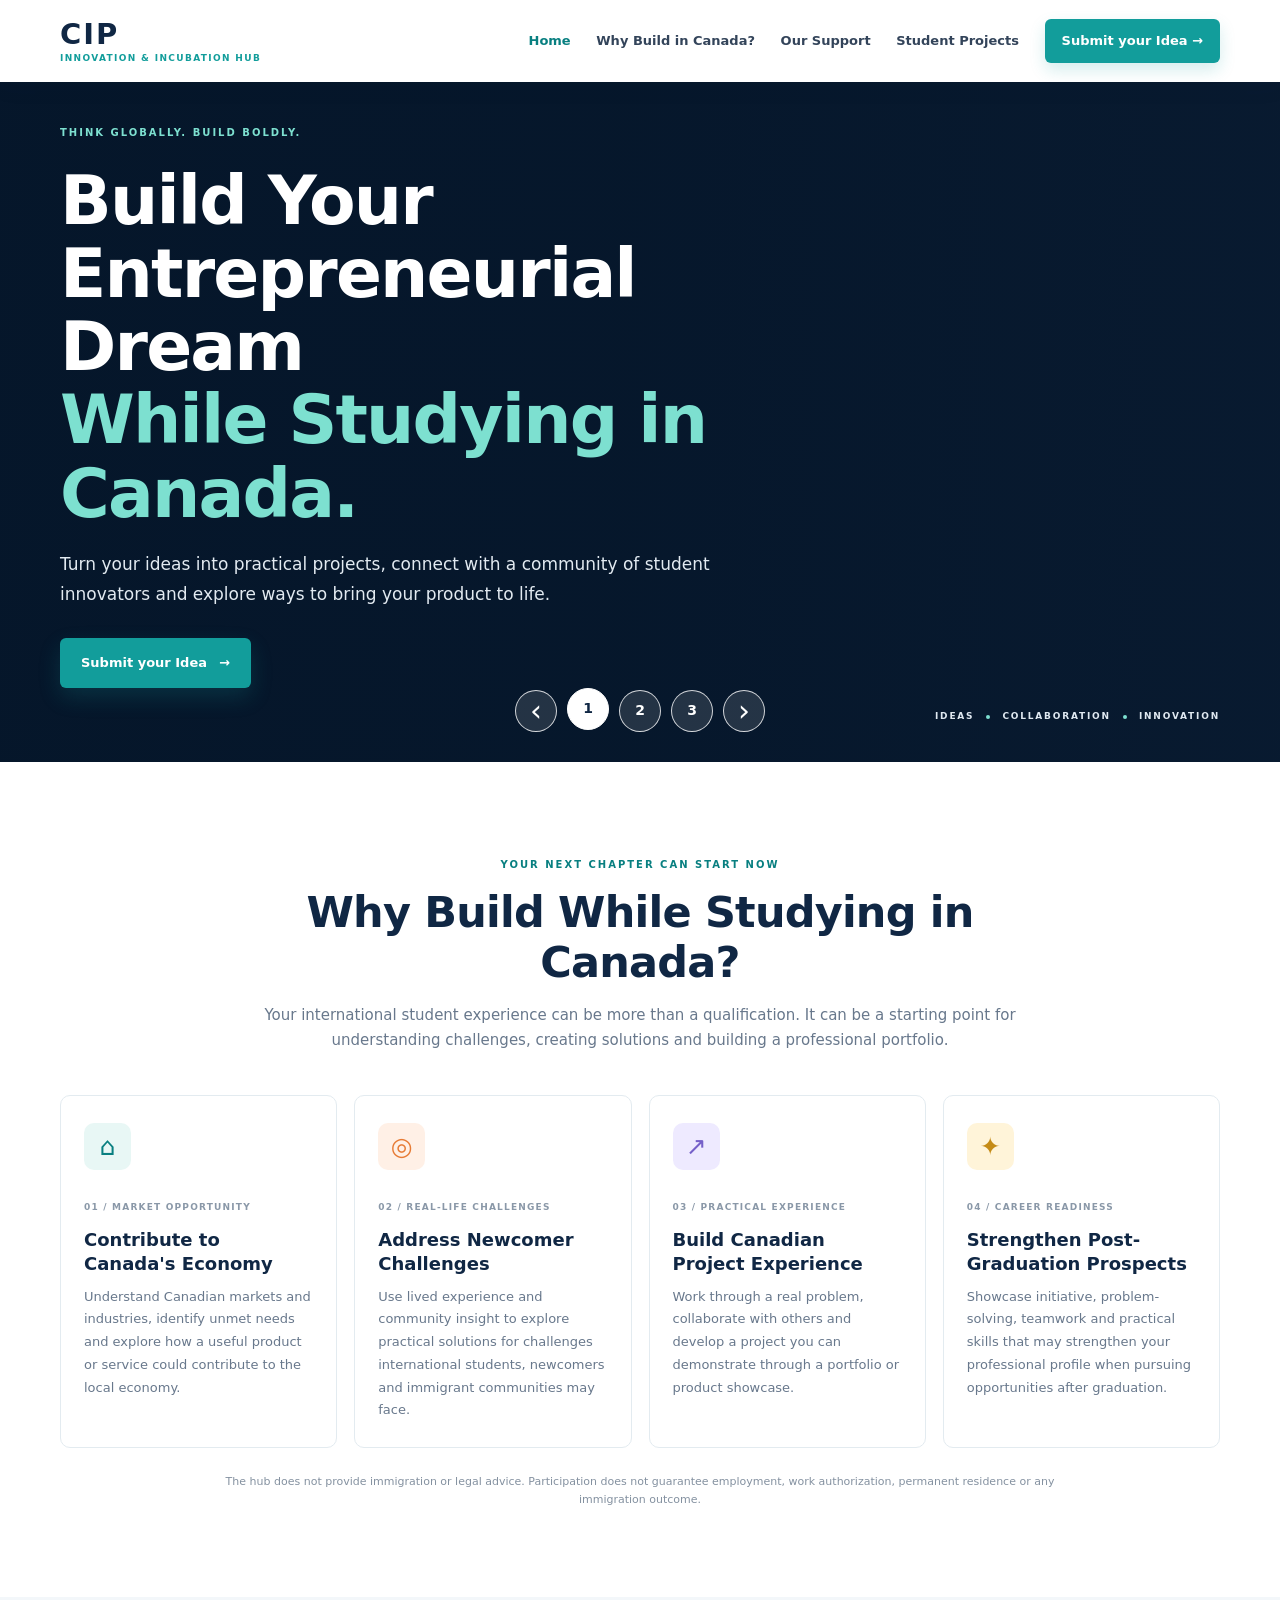
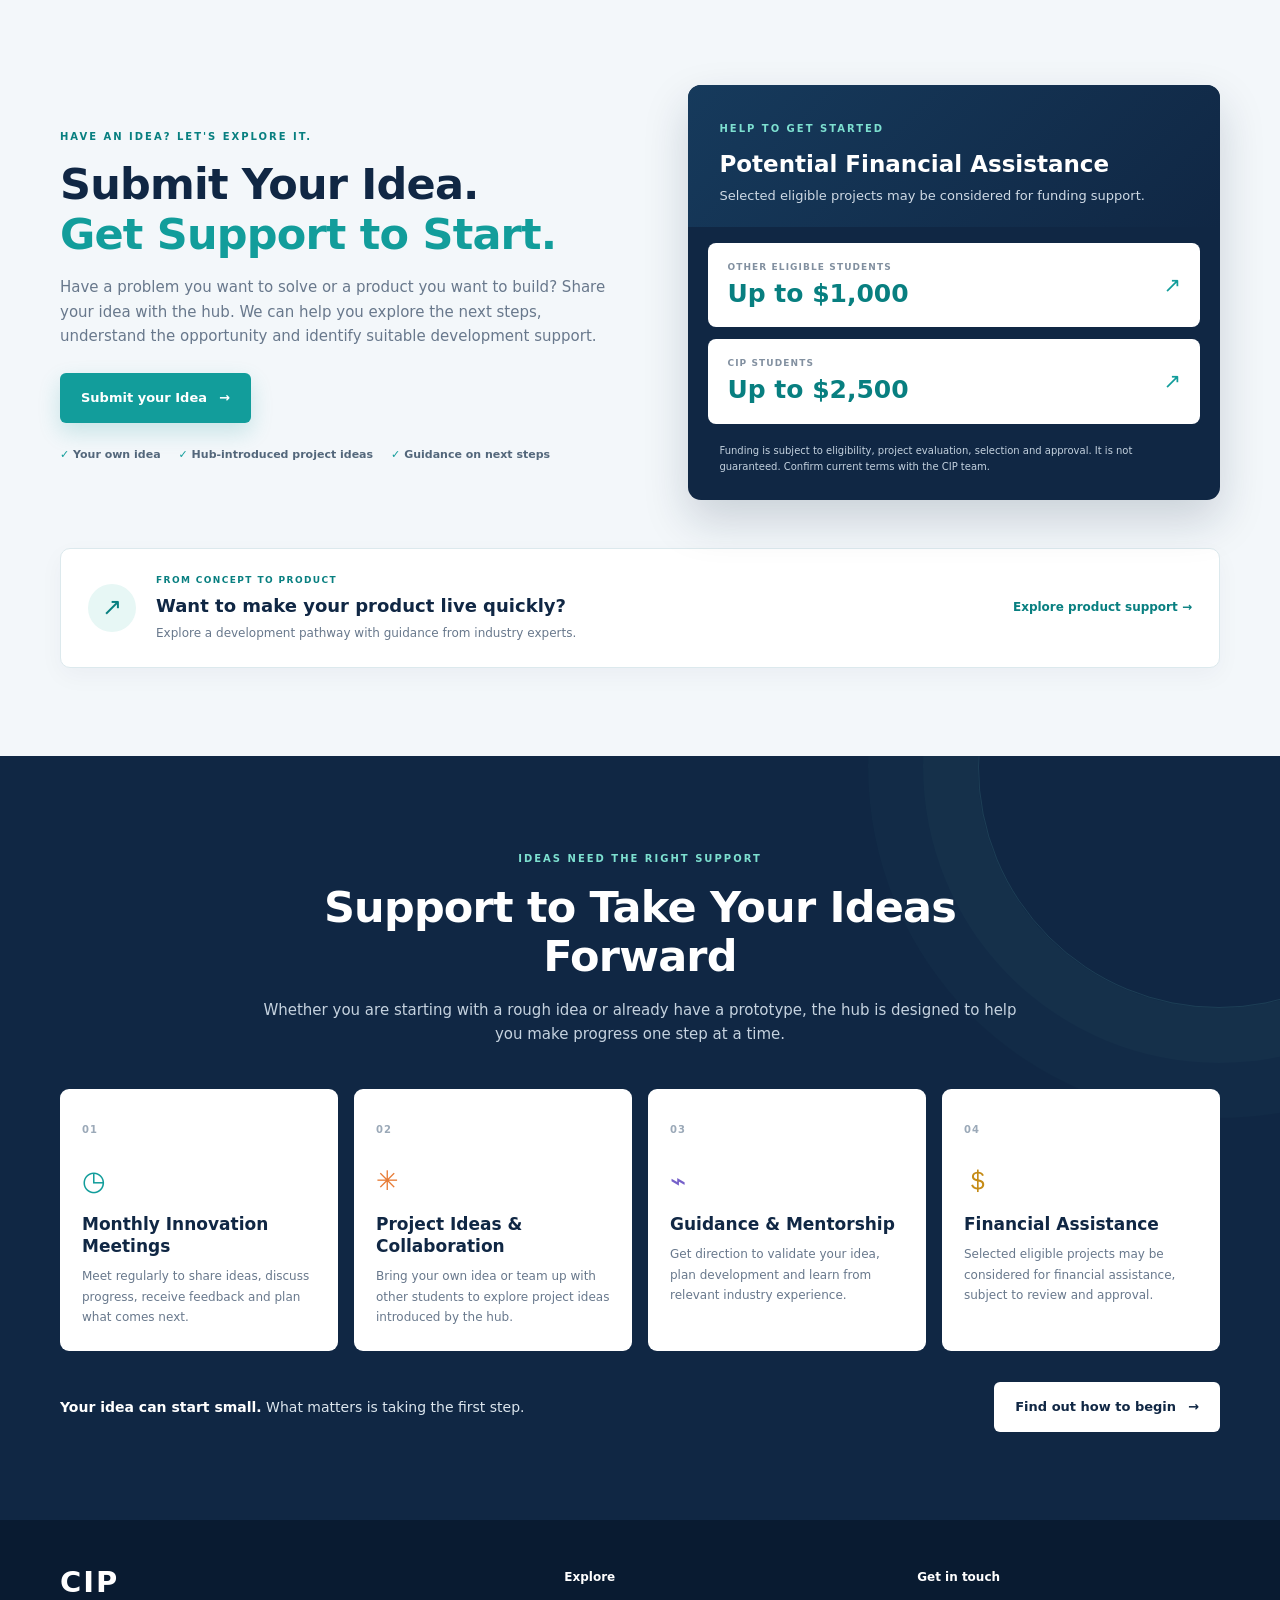
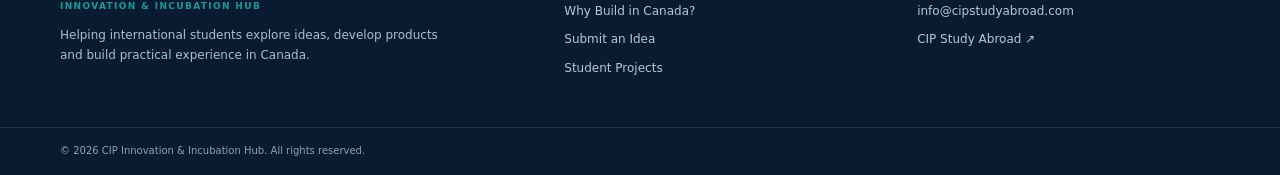
==== index.html @ bba5013f "Initial commit - Student Innovation Hub website" ====
<!DOCTYPE html>
<html lang="en">
<head>
  <meta charset="UTF-8">
  <meta name="viewport" content="width=device-width, initial-scale=1">
  <meta name="description" content="Turn your ideas into practical projects while studying in Canada with the CIP Innovation & Incubation Hub.">
  <title>CIP Innovation & Incubation Hub</title>
  <link rel="stylesheet" href="styles.css">
</head>
<body>

<header class="site-header">
  <div class="container nav-wrap">
    <a class="brand" href="index.html" aria-label="CIP Innovation and Incubation Hub">
      <span class="brand-mark">CIP</span>
      <span class="brand-sub">INNOVATION &amp; INCUBATION HUB</span>
    </a>

    <button class="menu-toggle" aria-label="Toggle navigation" aria-expanded="false">☰</button>

    <nav class="main-nav" aria-label="Main navigation">
      <a href="index.html" class="active">Home</a>
      <a href="#canada">Why Build in Canada?</a>
      <a href="#support">Our Support</a>
      <a href="projects.html">Student Projects</a>
      <a class="nav-cta" href="get-started.html">Submit your Idea <span>→</span></a>
    </nav>
  </div>
</header>

<main>

  <!-- 1. SLIDESHOW -->
  <section class="hero" aria-label="CIP Innovation Hub highlights">

    <article class="hero-slide active"
      style="--hero-image:url('https://images.unsplash.com/photo-1523240795612-9a054b0db644?auto=format&fit=crop&w=2000&q=85')">

      <div class="hero-overlay"></div>

      <div class="container hero-content">
        <span class="eyebrow eyebrow-light">THINK GLOBALLY. BUILD BOLDLY.</span>

        <h1>
          Build Your Entrepreneurial Dream
          <span>While Studying in Canada.</span>
        </h1>

        <p>
          Turn your ideas into practical projects, connect with a community
          of student innovators and explore ways to bring your product to life.
        </p>

        <a class="btn btn-primary" href="get-started.html">
          Submit your Idea <span>→</span>
        </a>
      </div>
    </article>

    <article class="hero-slide"
      style="--hero-image:url('https://images.unsplash.com/photo-1521737711867-e3b97375f902?auto=format&fit=crop&w=2000&q=85')">

      <div class="hero-overlay"></div>

      <div class="container hero-content">
        <span class="eyebrow eyebrow-light">YOUR GLOBAL EXPERIENCE IS AN ADVANTAGE</span>

        <h1>
          Bring a Global Perspective
          <span>to Canadian Opportunities.</span>
        </h1>

        <p>
          Understand local needs, bring ideas from your own experiences
          and explore solutions for people and communities in Canada.
        </p>

        <a class="btn btn-primary" href="#canada">
          Explore the opportunity <span>→</span>
        </a>
      </div>
    </article>

    <article class="hero-slide"
      style="--hero-image:url('https://images.unsplash.com/photo-1517245386807-bb43f82c33c4?auto=format&fit=crop&w=2000&q=85')">

      <div class="hero-overlay"></div>

      <div class="container hero-content">
        <span class="eyebrow eyebrow-light">FROM IDEA TO REAL-WORLD PRODUCT</span>

        <h1>
          Make Your Idea
          <span>Something People Can Use.</span>
        </h1>

        <p>
          Get guidance, collaborate with others and take practical steps
          towards developing and testing your product.
        </p>

        <a class="btn btn-primary" href="get-started.html">
          See how to get started <span>→</span>
        </a>
      </div>
    </article>

    <!-- SLIDESHOW NAVIGATION -->
    <div class="hero-controls" role="group" aria-label="Slideshow navigation">

      <button class="slide-arrow"
        type="button"
        id="slide-prev"
        aria-label="Previous slide">
        ‹
      </button>

      <button class="slide-dot active"
        type="button"
        data-slide="0"
        aria-label="Show slide 1"
        aria-pressed="true">
        1
      </button>

      <button class="slide-dot"
        type="button"
        data-slide="1"
        aria-label="Show slide 2"
        aria-pressed="false">
        2
      </button>

      <button class="slide-dot"
        type="button"
        data-slide="2"
        aria-label="Show slide 3"
        aria-pressed="false">
        3
      </button>

      <button class="slide-arrow"
        type="button"
        id="slide-next"
        aria-label="Next slide">
        ›
      </button>

    </div>

    <div class="hero-bottom">
      <span>IDEAS</span>
      <i></i>
      <span>COLLABORATION</span>
      <i></i>
      <span>INNOVATION</span>
    </div>

  </section>


  <!-- 2. WHY BUILD WHILE STUDYING IN CANADA -->
  <section class="section section-light" id="canada">

    <div class="container">

      <div class="section-heading">
        <span class="eyebrow">YOUR NEXT CHAPTER CAN START NOW</span>

        <h2>Why Build While Studying in Canada?</h2>

        <p>
          Your international student experience can be more than a qualification.
          It can be a starting point for understanding challenges, creating
          solutions and building a professional portfolio.
        </p>
      </div>

      <div class="benefit-grid">

        <article class="benefit-card">
          <div class="benefit-icon">⌂</div>
          <span class="card-index">01 / MARKET OPPORTUNITY</span>

          <h3>Contribute to Canada's Economy</h3>

          <p>
            Understand Canadian markets and industries, identify unmet needs
            and explore how a useful product or service could contribute
            to the local economy.
          </p>
        </article>

        <article class="benefit-card">
          <div class="benefit-icon">◎</div>
          <span class="card-index">02 / REAL-LIFE CHALLENGES</span>

          <h3>Address Newcomer Challenges</h3>

          <p>
            Use lived experience and community insight to explore practical
            solutions for challenges international students, newcomers
            and immigrant communities may face.
          </p>
        </article>

        <article class="benefit-card">
          <div class="benefit-icon">↗</div>
          <span class="card-index">03 / PRACTICAL EXPERIENCE</span>

          <h3>Build Canadian Project Experience</h3>

          <p>
            Work through a real problem, collaborate with others and develop
            a project you can demonstrate through a portfolio or product showcase.
          </p>
        </article>

        <article class="benefit-card">
          <div class="benefit-icon">✦</div>
          <span class="card-index">04 / CAREER READINESS</span>

          <h3>Strengthen Post-Graduation Prospects</h3>

          <p>
            Showcase initiative, problem-solving, teamwork and practical skills
            that may strengthen your professional profile when pursuing
            opportunities after graduation.
          </p>
        </article>

      </div>

      <p class="disclaimer">
        The hub does not provide immigration or legal advice.
        Participation does not guarantee employment, work authorization,
        permanent residence or any immigration outcome.
      </p>

    </div>
  </section>


  <!-- 3. SUBMIT IDEA AND FINANCIAL ASSISTANCE -->
  <section class="section section-tint" id="submit-idea">

    <div class="container">

      <div class="idea-layout">

        <div class="idea-copy">

          <span class="eyebrow">HAVE AN IDEA? LET'S EXPLORE IT.</span>

          <h2>
            Submit Your Idea.
            <br>
            <span>Get Support to Start.</span>
          </h2>

          <p>
            Have a problem you want to solve or a product you want to build?
            Share your idea with the hub. We can help you explore the next steps,
            understand the opportunity and identify suitable development support.
          </p>

          <a class="btn btn-primary" href="get-started.html">
            Submit your Idea <span>→</span>
          </a>

          <div class="mini-points">
            <span>✓ Your own idea</span>
            <span>✓ Hub-introduced project ideas</span>
            <span>✓ Guidance on next steps</span>
          </div>

        </div>


        <!-- FINANCIAL ASSISTANCE CARD -->
        <aside class="funding-card">

          <div class="funding-top">

            <span class="eyebrow eyebrow-light">HELP TO GET STARTED</span>

            <h3>Potential Financial Assistance</h3>

            <p>
              Selected eligible projects may be considered for funding support.
            </p>

          </div>

          <div class="funding-amounts">

            <a class="funding-row"
              href="get-started.html"
              aria-label="Submit your idea and enquire about assistance for other eligible students">

              <div>
                <small>OTHER ELIGIBLE STUDENTS</small>
                <strong>Up to $1,000</strong>
              </div>

              <span class="funding-arrow">↗</span>

            </a>


            <a class="funding-row"
              href="get-started.html"
              aria-label="Submit your idea and enquire about assistance for CIP students">

              <div>
                <small>CIP STUDENTS</small>
                <strong>Up to $2,500</strong>
              </div>

              <span class="funding-arrow">↗</span>

            </a>

          </div>

          <p class="funding-note">
            Funding is subject to eligibility, project evaluation, selection
            and approval. It is not guaranteed. Confirm current terms
            with the CIP team.
          </p>

        </aside>

      </div>


      <!-- PRODUCT SUPPORT CALLOUT -->
      <a class="product-callout" href="get-started.html">

        <span class="callout-icon">↗</span>

        <span class="callout-copy">
          <small>FROM CONCEPT TO PRODUCT</small>

          <strong>Want to make your product live quickly?</strong>

          <em>
            Explore a development pathway with guidance from industry experts.
          </em>
        </span>

        <span class="callout-link">
          Explore product support <b>→</b>
        </span>

      </a>

    </div>
  </section>


  <!-- 4. OUR SUPPORT -->
  <section class="section support-section" id="support">

    <div class="container">

      <div class="section-heading section-heading-dark">

        <span class="eyebrow eyebrow-light">IDEAS NEED THE RIGHT SUPPORT</span>

        <h2>Support to Take Your Ideas Forward</h2>

        <p>
          Whether you are starting with a rough idea or already have a prototype,
          the hub is designed to help you make progress one step at a time.
        </p>

      </div>


      <div class="support-grid">

        <article class="support-item">

          <span class="support-number">01</span>

          <div class="support-symbol">◷</div>

          <h3>Monthly Innovation Meetings</h3>

          <p>
            Meet regularly to share ideas, discuss progress, receive feedback
            and plan what comes next.
          </p>

        </article>


        <article class="support-item">

          <span class="support-number">02</span>

          <div class="support-symbol">✳</div>

          <h3>Project Ideas &amp; Collaboration</h3>

          <p>
            Bring your own idea or team up with other students to explore
            project ideas introduced by the hub.
          </p>

        </article>


        <article class="support-item">

          <span class="support-number">03</span>

          <div class="support-symbol">⌁</div>

          <h3>Guidance &amp; Mentorship</h3>

          <p>
            Get direction to validate your idea, plan development and learn
            from relevant industry experience.
          </p>

        </article>


        <article class="support-item">

          <span class="support-number">04</span>

          <div class="support-symbol">＄</div>

          <h3>Financial Assistance</h3>

          <p>
            Selected eligible projects may be considered for financial
            assistance, subject to review and approval.
          </p>

        </article>

      </div>


      <div class="support-footer">

        <p>
          <strong>Your idea can start small.</strong>
          What matters is taking the first step.
        </p>

        <a class="btn btn-white" href="get-started.html">
          Find out how to begin <span>→</span>
        </a>

      </div>

    </div>
  </section>

</main>


<!-- FOOTER -->
<footer class="site-footer">

  <div class="container footer-main">

    <div>

      <a class="brand brand-footer" href="index.html">
        <span class="brand-mark">CIP</span>
        <span class="brand-sub">INNOVATION &amp; INCUBATION HUB</span>
      </a>

      <p>
        Helping international students explore ideas, develop products
        and build practical experience in Canada.
      </p>

    </div>


    <div class="footer-nav">

      <strong>Explore</strong>

      <a href="#canada">Why Build in Canada?</a>
      <a href="get-started.html">Submit an Idea</a>
      <a href="projects.html">Student Projects</a>

    </div>


    <div class="footer-nav">

      <strong>Get in touch</strong>

      <a href="mailto:info@cipstudyabroad.com">
        info@cipstudyabroad.com
      </a>

      <a href="https://www.cipstudyabroad.com/"
        target="_blank"
        rel="noopener">
        CIP Study Abroad ↗
      </a>

    </div>

  </div>


  <div class="footer-bottom">
    <div class="container">
      © 2026 CIP Innovation &amp; Incubation Hub. All rights reserved.
    </div>
  </div>

</footer>


<!-- JAVASCRIPT -->
<script>

  // SLIDESHOW
  const slides = [...document.querySelectorAll(".hero-slide")];
  const dots = [...document.querySelectorAll(".slide-dot")];

  const previousButton = document.querySelector("#slide-prev");
  const nextButton = document.querySelector("#slide-next");

  let activeSlide = 0;
  let rotation;


  // SHOW SELECTED SLIDE
  function showSlide(index) {

    activeSlide = (index + slides.length) % slides.length;

    slides.forEach((slide, i) => {
      slide.classList.toggle("active", i === activeSlide);
    });

    dots.forEach((dot, i) => {

      dot.classList.toggle("active", i === activeSlide);

      dot.setAttribute(
        "aria-pressed",
        String(i === activeSlide)
      );

    });

  }


  // AUTOMATIC SLIDESHOW
  function startRotation() {

    clearInterval(rotation);

    if (!window.matchMedia("(prefers-reduced-motion: reduce)").matches) {

      rotation = setInterval(() => {

        showSlide(activeSlide + 1);

      }, 6500);

    }

  }


  // NUMBER BUTTONS
  dots.forEach(dot => {

    dot.addEventListener("click", () => {

      showSlide(Number(dot.dataset.slide));

      startRotation();

    });

  });


  // PREVIOUS BUTTON
  previousButton.addEventListener("click", () => {

    showSlide(activeSlide - 1);

    startRotation();

  });


  // NEXT BUTTON
  nextButton.addEventListener("click", () => {

    showSlide(activeSlide + 1);

    startRotation();

  });


  // MOBILE NAVIGATION
  const menuToggle = document.querySelector(".menu-toggle");
  const nav = document.querySelector(".main-nav");

  menuToggle.addEventListener("click", () => {

    const open = nav.classList.toggle("open");

    menuToggle.setAttribute("aria-expanded", String(open));

  });


  nav.querySelectorAll("a").forEach(link => {

    link.addEventListener("click", () => {

      nav.classList.remove("open");

      menuToggle.setAttribute("aria-expanded", "false");

    });

  });


  // INITIALIZE
  showSlide(0);

  startRotation();

</script>

</body>
</html>
---- styles.css ----
/* CIP Innovation & Incubation Hub — responsive static-site styles */

:root {
  --navy: #102744;
  --navy-deep: #091b31;
  --teal: #129d9b;
  --teal-dark: #087f80;
  --mint: #7de0d0;
  --ink: #1b2b40;
  --muted: #68788c;
  --pale: #f3f7fa;
  --line: #e3ebf0;
  --white: #fff;
  --shadow: 0 18px 50px rgba(13,38,65,.10);
}


/* GENERAL */
* {
  box-sizing: border-box;
  margin: 0;
  padding: 0;
}

html {
  scroll-behavior: smooth;
  scroll-padding-top: 90px;
}

body {
  font-family: Inter, ui-sans-serif, system-ui, -apple-system,
    "Segoe UI", Arial, sans-serif;
  color: var(--ink);
  line-height: 1.65;
  background: #fff;
}

a {
  text-decoration: none;
  color: inherit;
}

button {
  font: inherit;
}

.container {
  width: min(1160px, calc(100% - 48px));
  margin-inline: auto;
}


/* HEADER AND NAVIGATION */
.site-header {
  height: auto;
  min-height: 82px;
  background: rgba(255,255,255,.97);
  position: sticky;
  top: 0;
  z-index: 100;
  box-shadow: 0 4px 22px rgba(10,31,53,.07);
  backdrop-filter: blur(12px);
}

.nav-wrap {
  min-height: 82px;
  display: flex;
  align-items: center;
  justify-content: space-between;
  gap: 24px;
}

.brand {
  display: flex;
  flex-direction: column;
  line-height: 1;
  flex-shrink: 0;
  color: var(--navy);
}

.brand-mark {
  font-size: 29px;
  font-weight: 850;
  letter-spacing: 2px;
}

.brand-sub {
  font-size: 9px;
  letter-spacing: 1.35px;
  font-weight: 850;
  color: var(--teal);
  margin-top: 5px;
}

.main-nav {
  display: flex;
  align-items: center;
  gap: clamp(12px, 2vw, 26px);
}

.main-nav a {
  font-size: 13px;
  font-weight: 700;
  color: #33445a;
  white-space: nowrap;
  transition: color .2s;
}

.main-nav a:hover,
.main-nav a.active {
  color: var(--teal-dark);
}

.main-nav .nav-cta {
  padding: 11px 17px;
  background: var(--teal);
  border-radius: 6px;
  color: #fff;
  box-shadow: 0 7px 16px rgba(18,157,155,.18);
}

.main-nav .nav-cta:hover {
  background: var(--teal-dark);
  color: #fff;
}

.menu-toggle {
  display: none;
  border: 1px solid var(--line);
  background: #fff;
  border-radius: 7px;
  padding: 8px 11px;
  color: var(--navy);
  font-size: 20px;
  cursor: pointer;
}


/* HERO SLIDESHOW */
.hero {
  height: min(680px, calc(100vh - 82px));
  min-height: 560px;
  position: relative;
  overflow: hidden;
  background: var(--navy-deep);
  color: #fff;
}

.hero-slide {
  position: absolute;
  inset: 0;
  display: flex;
  align-items: center;
  background-image: var(--hero-image);
  background-size: cover;
  background-position: center;
  opacity: 0;
  visibility: hidden;
  transition: opacity .75s ease, visibility .75s ease;
}

.hero-slide.active {
  opacity: 1;
  visibility: visible;
}

.hero-overlay {
  position: absolute;
  inset: 0;
  background: linear-gradient(
    90deg,
    rgba(5,22,42,.94) 0%,
    rgba(5,22,42,.78) 48%,
    rgba(5,22,42,.18) 100%
  );
}

.hero-content {
  position: relative;
  z-index: 2;
  padding-bottom: 38px;
}


/* TEXT */
.eyebrow {
  display: inline-block;
  font-size: 10px;
  letter-spacing: 2px;
  font-weight: 850;
  color: var(--teal-dark);
  text-transform: uppercase;
}

.eyebrow-light {
  color: var(--mint);
}

.hero h1,
.inner-hero h1 {
  font-size: clamp(42px, 5.3vw, 68px);
  line-height: 1.08;
  letter-spacing: -1.8px;
  max-width: 790px;
  margin: 19px 0 20px;
  font-weight: 820;
}

.hero h1 span,
.inner-hero h1 span {
  display: block;
  color: var(--mint);
}

.hero-content p,
.inner-hero-content p {
  font-size: 17px;
  line-height: 1.75;
  color: #e2eaf1;
  max-width: 650px;
  margin-bottom: 29px;
}


/* BUTTONS */
.btn {
  display: inline-flex;
  align-items: center;
  justify-content: center;
  gap: 12px;
  border: 0;
  border-radius: 6px;
  padding: 14px 21px;
  font-size: 13px;
  font-weight: 800;
  transition: transform .2s, background .2s, box-shadow .2s;
}

.btn:hover {
  transform: translateY(-2px);
}

.btn-primary {
  background: var(--teal);
  color: #fff;
  box-shadow: 0 9px 22px rgba(18,157,155,.2);
}

.btn-primary:hover {
  background: var(--teal-dark);
}

.btn-white {
  background: #fff;
  color: var(--navy);
}


/* SLIDESHOW NAVIGATION BUTTONS */
.hero-controls {
  position: absolute;
  z-index: 5;
  bottom: 30px;
  left: 50%;
  transform: translateX(-50%);
  display: flex;
  align-items: center;
  gap: 10px;
}

.slide-dot {
  width: 42px;
  height: 42px;
  border: 1px solid rgba(255,255,255,.8);
  border-radius: 50%;
  background: rgba(255,255,255,.12);
  color: #fff;
  font-size: 14px;
  font-weight: 800;
  cursor: pointer;
  transition: .2s;
}

.slide-arrow {
  width: 42px;
  height: 42px;
  border: 1px solid rgba(255,255,255,.8);
  border-radius: 50%;
  background: rgba(255,255,255,.12);
  color: #fff;
  font-size: 30px;
  line-height: 1;
  cursor: pointer;
  transition: .2s;
}

.slide-arrow:hover {
  background: #fff;
  color: var(--navy);
  transform: translateY(-2px);
}

.slide-dot:hover,
.slide-dot.active {
  background: #fff;
  border-color: #fff;
  color: var(--navy);
  transform: translateY(-2px);
}

.slide-dot:focus-visible,
.slide-arrow:focus-visible,
.menu-toggle:focus-visible,
a:focus-visible {
  outline: 3px solid var(--mint);
  outline-offset: 3px;
}

.hero-bottom {
  position: absolute;
  right: max(24px, calc((100vw - 1160px)/2));
  bottom: 38px;
  display: flex;
  align-items: center;
  gap: 12px;
  color: #e0e9f1;
  font-size: 9px;
  letter-spacing: 1.8px;
  font-weight: 800;
}

.hero-bottom i {
  height: 4px;
  width: 4px;
  background: var(--mint);
  border-radius: 50%;
}


/* SECTIONS */
.section {
  padding: 88px 0;
}

.section-light {
  background: #fff;
}

.section-tint {
  background: var(--pale);
}

.section-heading {
  max-width: 790px;
  margin: 0 auto 42px;
  text-align: center;
}

.section-heading h2,
.idea-copy h2,
.two-column h2,
.contact-strip h2 {
  font-size: clamp(30px, 3.5vw, 43px);
  line-height: 1.15;
  letter-spacing: -.8px;
  color: var(--navy);
  margin: 12px 0 16px;
}

.section-heading p {
  font-size: 15px;
  color: var(--muted);
  max-width: 760px;
  margin: auto;
}


/* BENEFIT CARDS */
.benefit-grid {
  display: grid;
  grid-template-columns: repeat(4, minmax(0, 1fr));
  gap: 17px;
}

.benefit-card {
  position: relative;
  padding: 27px 23px 25px;
  border: 1px solid var(--line);
  border-radius: 10px;
  background: #fff;
  min-height: 275px;
  transition: transform .25s, box-shadow .25s, border-color .25s;
}

.benefit-card:hover {
  transform: translateY(-5px);
  box-shadow: var(--shadow);
  border-color: #b6dedd;
}


/* RESTORED COLOURFUL ICONS */
.benefit-icon {
  height: 47px;
  width: 47px;
  display: grid;
  place-items: center;
  background: #e8f7f5;
  color: var(--teal-dark);
  border-radius: 10px;
  font-size: 25px;
  margin-bottom: 22px;
}

.benefit-card:nth-child(2) .benefit-icon {
  background: #fff0e6;
  color: #e77b35;
}

.benefit-card:nth-child(3) .benefit-icon {
  background: #eeeaff;
  color: #7560c9;
}

.benefit-card:nth-child(4) .benefit-icon {
  background: #fff4d9;
  color: #c58b16;
}

.card-index {
  font-size: 9px;
  letter-spacing: 1.2px;
  color: #8a98a8;
  font-weight: 850;
}

.benefit-card h3 {
  font-size: 18px;
  line-height: 1.32;
  color: var(--navy);
  margin: 10px 0;
}

.benefit-card p {
  font-size: 13px;
  color: var(--muted);
  line-height: 1.75;
}

.disclaimer {
  font-size: 11px;
  color: #8491a0;
  text-align: center;
  max-width: 850px;
  margin: 25px auto 0;
}


/* SUBMIT IDEA SECTION */
.idea-layout {
  display: grid;
  grid-template-columns: 1.03fr .97fr;
  align-items: center;
  gap: 64px;
}

.idea-copy h2 span {
  color: var(--teal);
}

.idea-copy > p,
.two-column > div > p,
.contact-strip p {
  color: var(--muted);
  font-size: 15px;
  max-width: 610px;
  margin-bottom: 24px;
}

.mini-points {
  display: flex;
  flex-wrap: wrap;
  gap: 10px 18px;
  margin-top: 23px;
}

.mini-points span {
  font-size: 11px;
  color: #53677b;
  font-weight: 700;
}

.mini-points span:first-letter {
  color: var(--teal);
}


/* FINANCIAL ASSISTANCE */
.funding-card {
  overflow: hidden;
  border-radius: 13px;
  background: var(--navy);
  color: #fff;
  box-shadow: 0 20px 45px rgba(16,39,68,.18);
}

.funding-top {
  padding: 29px 31px 20px;
  background: linear-gradient(135deg, #163a5c, #102744);
}

.funding-top h3 {
  font-size: 23px;
  line-height: 1.2;
  margin: 10px 0 7px;
}

.funding-top p {
  font-size: 13px;
  color: #cfdae5;
}

.funding-amounts {
  padding: 4px 20px 0;
}


/* CLICKABLE FUNDING CARDS */
.funding-row {
  display: flex;
  justify-content: space-between;
  align-items: center;
  background: #fff;
  color: var(--navy);
  padding: 17px 19px;
  margin: 12px 0;
  border-radius: 8px;
  transition: transform .2s, box-shadow .2s;
  cursor: pointer;
}

.funding-row:hover {
  transform: translateY(-2px);
  box-shadow: 0 8px 20px rgba(0,0,0,.12);
}

.funding-row small {
  display: block;
  font-size: 9px;
  letter-spacing: 1.1px;
  font-weight: 850;
  color: #8290a0;
}

.funding-row strong {
  display: block;
  font-size: 25px;
  line-height: 1.35;
  color: var(--teal-dark);
  margin-top: 2px;
}

.funding-arrow {
  font-size: 21px;
  color: var(--teal);
}

.funding-note {
  font-size: 10px;
  line-height: 1.6;
  color: #c4d2df;
  padding: 7px 31px 25px;
}


/* PRODUCT SUPPORT CALLOUT */
.product-callout {
  margin-top: 48px;
  display: flex;
  align-items: center;
  gap: 20px;
  padding: 24px 27px;
  border: 1px solid #dce9ed;
  background: #fff;
  border-radius: 10px;
  box-shadow: 0 8px 25px rgba(13,38,65,.04);
  transition: box-shadow .2s, transform .2s;
}

.product-callout:hover {
  transform: translateY(-3px);
  box-shadow: var(--shadow);
}

.callout-icon {
  height: 48px;
  width: 48px;
  flex: 0 0 48px;
  border-radius: 50%;
  display: grid;
  place-items: center;
  background: #e7f7f5;
  color: var(--teal-dark);
  font-size: 24px;
}

.callout-copy {
  display: flex;
  flex-direction: column;
  flex: 1;
}

.callout-copy small {
  font-size: 9px;
  font-weight: 850;
  letter-spacing: 1.4px;
  color: var(--teal-dark);
}

.callout-copy strong {
  font-size: 18px;
  color: var(--navy);
  margin: 3px 0;
}

.callout-copy em {
  font-size: 12px;
  font-style: normal;
  color: var(--muted);
}

.callout-link {
  white-space: nowrap;
  color: var(--teal-dark);
  font-size: 12px;
  font-weight: 850;
}


/* SUPPORT SECTION */
.support-section {
  background: var(--navy);
  color: #fff;
  position: relative;
  overflow: hidden;
}

.support-section:before {
  content: "";
  position: absolute;
  width: 480px;
  height: 480px;
  border: 1px solid rgba(125,224,208,.12);
  border-radius: 50%;
  right: -180px;
  top: -230px;
  box-shadow:
    0 0 0 55px rgba(125,224,208,.025),
    0 0 0 110px rgba(125,224,208,.02);
}

.section-heading-dark {
  position: relative;
  z-index: 1;
}

.section-heading-dark h2 {
  color: #fff;
}

.section-heading-dark p {
  color: #c5d2df;
}

.support-grid {
  display: grid;
  grid-template-columns: repeat(4, minmax(0, 1fr));
  gap: 16px;
  position: relative;
  z-index: 1;
}

.support-item {
  position: relative;
  background: #fff;
  color: var(--ink);
  border-radius: 9px;
  padding: 26px 22px 24px;
  min-height: 250px;
}

.support-number {
  font-size: 10px;
  letter-spacing: 1px;
  color: #9ba9b8;
  font-weight: 850;
}


/* COLOURFUL SUPPORT ICONS */
.support-symbol {
  font-size: 27px;
  color: var(--teal);
  margin: 17px 0 10px;
}

.support-item:nth-child(2) .support-symbol {
  color: #e77b35;
}

.support-item:nth-child(3) .support-symbol {
  color: #7560c9;
}

.support-item:nth-child(4) .support-symbol {
  color: #c58b16;
}

.support-item h3 {
  font-size: 17px;
  line-height: 1.3;
  color: var(--navy);
  margin-bottom: 9px;
}

.support-item p {
  font-size: 12px;
  color: var(--muted);
  line-height: 1.7;
}

.support-footer {
  display: flex;
  align-items: center;
  justify-content: space-between;
  gap: 20px;
  margin-top: 31px;
  position: relative;
  z-index: 1;
}

.support-footer p {
  color: #dce6ee;
  font-size: 14px;
}

.support-footer p strong {
  color: #fff;
}


/* FOOTER */
.site-footer {
  background: var(--navy-deep);
  color: #fff;
}

.footer-main {
  display: grid;
  grid-template-columns: 1.5fr 1fr 1fr;
  gap: 50px;
  padding: 48px 0;
}

.brand-footer {
  color: #fff;
  width: max-content;
}

.brand-footer .brand-mark {
  color: #fff;
}

.footer-main > div:first-child p {
  font-size: 12px;
  color: #aebdcb;
  max-width: 380px;
  margin-top: 15px;
}

.footer-nav {
  display: flex;
  flex-direction: column;
  align-items: flex-start;
  gap: 9px;
}

.footer-nav strong {
  font-size: 12px;
  color: #fff;
  margin-bottom: 5px;
}

.footer-nav a {
  font-size: 12px;
  color: #b9c7d4;
}

.footer-nav a:hover {
  color: var(--mint);
}

.footer-bottom {
  border-top: 1px solid rgba(255,255,255,.1);
  padding: 15px 0;
  color: #8fa1b3;
  font-size: 10px;
}


/* INNER PAGES */
.inner-hero {
  background:
    linear-gradient(90deg, rgba(5,22,42,.94), rgba(5,22,42,.66)),
    url("https://images.unsplash.com/photo-1521737711867-e3b97375f902?auto=format&fit=crop&w=2000&q=85")
    center/cover;
  color: #fff;
  padding: 100px 0 105px;
}

.inner-hero-content {
  position: relative;
}

.inner-hero h1 {
  max-width: 820px;
}

.inner-hero-content p {
  max-width: 720px;
}

.process-grid {
  display: grid;
  grid-template-columns: repeat(4, minmax(0, 1fr));
  gap: 16px;
}

.process-grid article {
  padding: 26px 22px;
  border: 1px solid var(--line);
  border-radius: 9px;
  background: #fff;
}

.process-grid article > span {
  display: inline-grid;
  place-items: center;
  width: 40px;
  height: 40px;
  background: #e8f7f5;
  color: var(--teal-dark);
  font-weight: 850;
  border-radius: 50%;
  font-size: 12px;
}

.process-grid h3 {
  font-size: 17px;
  color: var(--navy);
  margin: 17px 0 8px;
}

.process-grid p {
  font-size: 13px;
  color: var(--muted);
}

.two-column {
  display: grid;
  grid-template-columns: 1.05fr .95fr;
  gap: 65px;
  align-items: center;
}

.two-column h2 {
  max-width: 570px;
}

.body-lead {
  font-size: 17px !important;
  color: #344a60 !important;
}

.text-action {
  display: inline-block;
  margin-top: 8px;
  color: var(--teal-dark);
  font-size: 13px;
  font-weight: 850;
}

.guidance-panel {
  background: var(--navy);
  border-radius: 12px;
  padding: 37px;
  color: #fff;
  box-shadow: var(--shadow);
}

.panel-icon {
  font-size: 32px;
  color: var(--mint);
}

.guidance-panel h3 {
  font-size: 25px;
  line-height: 1.2;
  margin: 13px 0;
}

.guidance-panel p {
  font-size: 13px;
  color: #cfdae5;
  margin-bottom: 23px;
}

.funding-section {
  background: var(--navy);
  color: #fff;
}

.funding-section .section-heading h2 {
  color: #fff;
}

.funding-section .section-heading p {
  color: #c5d2df;
}

.funding-grid {
  max-width: 850px;
  margin: auto;
  display: grid;
  grid-template-columns: 1fr 1fr;
  gap: 20px;
}

.funding-grid article {
  padding: 31px 25px;
  background: #fff;
  color: var(--navy);
  text-align: center;
  border-radius: 10px;
}

.funding-grid article.featured {
  outline: 3px solid var(--mint);
  outline-offset: -3px;
}

.funding-grid small {
  display: block;
  color: var(--teal-dark);
  font-size: 9px;
  font-weight: 850;
  letter-spacing: 1.2px;
}

.funding-grid strong {
  display: block;
  font-size: clamp(32px, 4vw, 45px);
  margin: 8px 0;
}

.funding-grid p {
  font-size: 12px;
  color: var(--muted);
}

.funding-disclaimer {
  text-align: center;
  font-size: 11px;
  color: #c5d2df;
  margin: 20px auto 0;
}

.contact-strip {
  display: flex;
  align-items: center;
  justify-content: space-between;
  gap: 35px;
}

.contact-strip h2 {
  font-size: 32px;
}

.contact-strip p {
  margin: 0;
}


/* PROJECTS PAGE */
.projects-hero {
  background-image:
    linear-gradient(90deg, rgba(5,22,42,.94), rgba(5,22,42,.66)),
    url("https://images.unsplash.com/photo-1517245386807-bb43f82c33c4?auto=format&fit=crop&w=2000&q=85");
}

.project-grid {
  display: grid;
  grid-template-columns: repeat(3, minmax(0, 1fr));
  gap: 20px;
}

.project-card {
  overflow: hidden;
  border: 1px solid var(--line);
  border-radius: 10px;
  background: #fff;
  box-shadow: 0 8px 24px rgba(13,38,65,.05);
}

.project-image {
  height: 190px;
  background-size: cover;
  background-position: center;
  display: flex;
  align-items: flex-end;
  padding: 17px;
}

.project-image span {
  font-size: 9px;
  font-weight: 850;
  letter-spacing: 1.3px;
  color: #fff;
  text-shadow: 0 2px 8px #000;
}

.project-image-one {
  background-image:
    linear-gradient(0deg, rgba(5,22,42,.55), transparent),
    url("https://images.unsplash.com/photo-1552664730-d307ca884978?auto=format&fit=crop&w=900&q=80");
}

.project-image-two {
  background-image:
    linear-gradient(0deg, rgba(5,22,42,.55), transparent),
    url("https://images.unsplash.com/photo-1522202176988-66273c2fd55f?auto=format&fit=crop&w=900&q=80");
}

.project-image-three {
  background-image:
    linear-gradient(0deg, rgba(5,22,42,.55), transparent),
    url("https://images.unsplash.com/photo-1531482615713-2afd69097998?auto=format&fit=crop&w=900&q=80");
}

.project-content {
  padding: 22px;
}

.project-content small {
  font-size: 9px;
  letter-spacing: 1.1px;
  color: var(--teal-dark);
  font-weight: 850;
}

.project-content h3 {
  font-size: 19px;
  color: var(--navy);
  margin: 7px 0;
}

.project-content p {
  font-size: 13px;
  color: var(--muted);
}

.project-status {
  display: inline-block;
  margin-top: 17px;
  padding-top: 12px;
  border-top: 1px solid var(--line);
  width: 100%;
  font-size: 10px;
  color: #8996a4;
}

.notice {
  margin-top: 26px;
  padding: 17px 20px;
  border-radius: 8px;
  border: 1px solid #eedcae;
  background: #fff9e9;
  color: #6d592d;
  font-size: 12px;
}

.center-action {
  text-align: center;
  margin-top: 30px;
}


/* TABLET */
@media (max-width: 1050px) {

  .main-nav {
    gap: 13px;
  }

  .main-nav a {
    font-size: 12px;
  }

  .benefit-grid,
  .support-grid {
    grid-template-columns: repeat(2, minmax(0, 1fr));
  }

  .benefit-card,
  .support-item {
    min-height: 0;
  }

}


/* MOBILE NAVIGATION AND LAYOUT */
@media (max-width: 800px) {

  .menu-toggle {
    display: block;
  }

  .nav-wrap {
    min-height: 74px;
  }

  .main-nav {
    display: none;
    position: absolute;
    top: 74px;
    left: 0;
    right: 0;
    padding: 18px 24px 22px;
    background: #fff;
    box-shadow: 0 15px 20px rgba(10,31,53,.1);
    flex-direction: column;
    align-items: stretch;
    gap: 0;
  }

  .main-nav.open {
    display: flex;
  }

  .main-nav a {
    padding: 11px 3px;
    border-bottom: 1px solid var(--line);
    font-size: 13px;
  }

  .main-nav .nav-cta {
    margin-top: 12px;
    text-align: center;
    border: 0;
  }

  .hero {
    min-height: 570px;
    height: 72vh;
  }

  .hero-bottom {
    display: none;
  }

  .idea-layout,
  .two-column {
    grid-template-columns: 1fr;
    gap: 35px;
  }

  .callout-link {
    white-space: normal;
  }

  .product-callout {
    align-items: flex-start;
  }

  .footer-main {
    grid-template-columns: 1fr 1fr;
  }

  .footer-main > div:first-child {
    grid-column: 1 / -1;
  }

  .contact-strip {
    align-items: flex-start;
    flex-direction: column;
  }

}


/* SMALL MOBILE */
@media (max-width: 560px) {

  .container {
    width: min(100% - 34px, 1160px);
  }

  .section {
    padding: 65px 0;
  }

  .hero {
    min-height: 590px;
  }

  .hero h1,
  .inner-hero h1 {
    font-size: 42px;
    letter-spacing: -1.1px;
  }

  .hero-content p,
  .inner-hero-content p {
    font-size: 15px;
  }

  .hero-overlay {
    background: linear-gradient(
      90deg,
      rgba(5,22,42,.92),
      rgba(5,22,42,.66)
    );
  }

  .benefit-grid,
  .support-grid,
  .process-grid,
  .project-grid,
  .funding-grid {
    grid-template-columns: 1fr;
  }

  .benefit-card {
    padding: 23px;
  }

  .funding-top {
    padding: 25px 23px 18px;
  }

  .funding-note {
    padding-inline: 23px;
  }

  .product-callout {
    flex-wrap: wrap;
    padding: 21px;
  }

  .callout-copy {
    flex-basis: calc(100% - 70px);
  }

  .callout-link {
    margin-left: 68px;
  }

  .support-footer {
    align-items: flex-start;
    flex-direction: column;
  }

  .footer-main {
    grid-template-columns: 1fr;
    gap: 28px;
  }

  .footer-main > div:first-child {
    grid-column: auto;
  }

  .inner-hero {
    padding: 75px 0;
  }

  .contact-strip h2 {
    font-size: 29px;
  }

}


/* ACCESSIBILITY */
@media (prefers-reduced-motion: reduce) {

  html {
    scroll-behavior: auto;
  }

  *,
  *::before,
  *::after {
    transition: none !important;
    animation: none !important;
  }

}
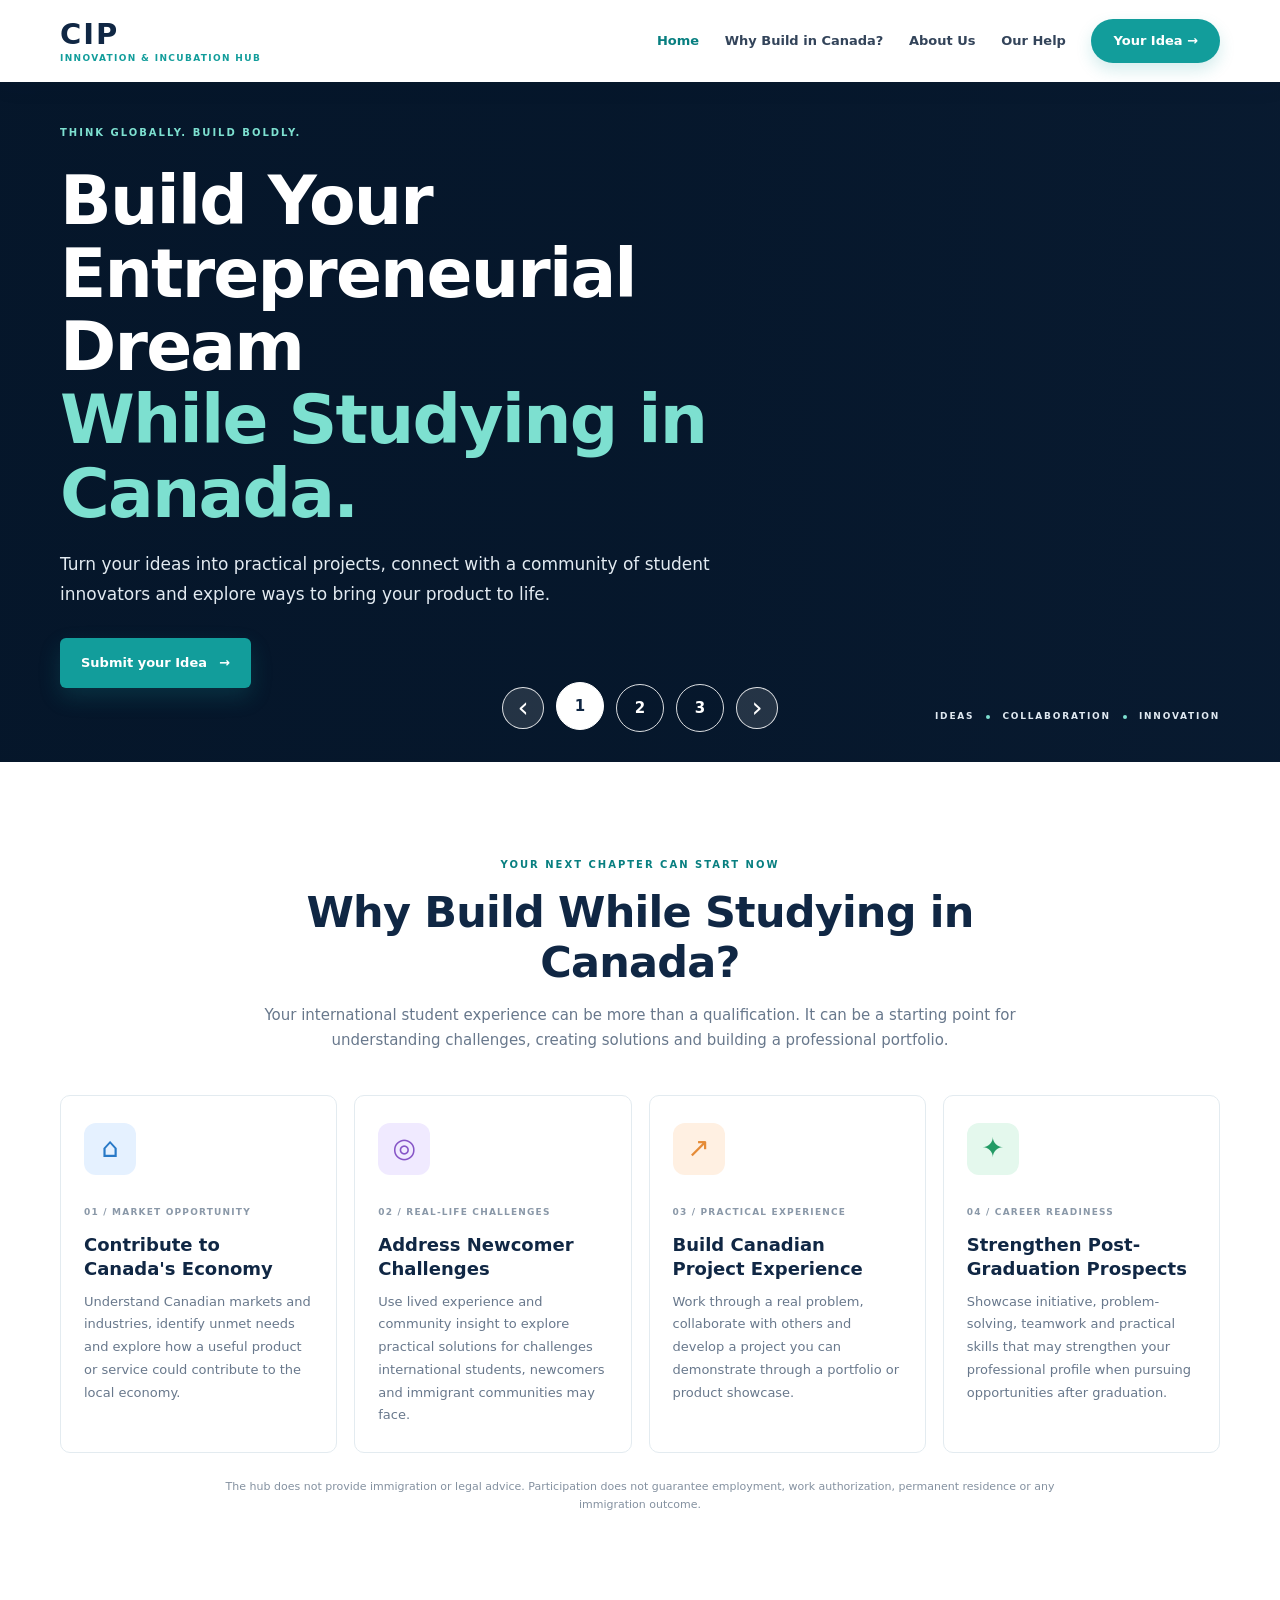
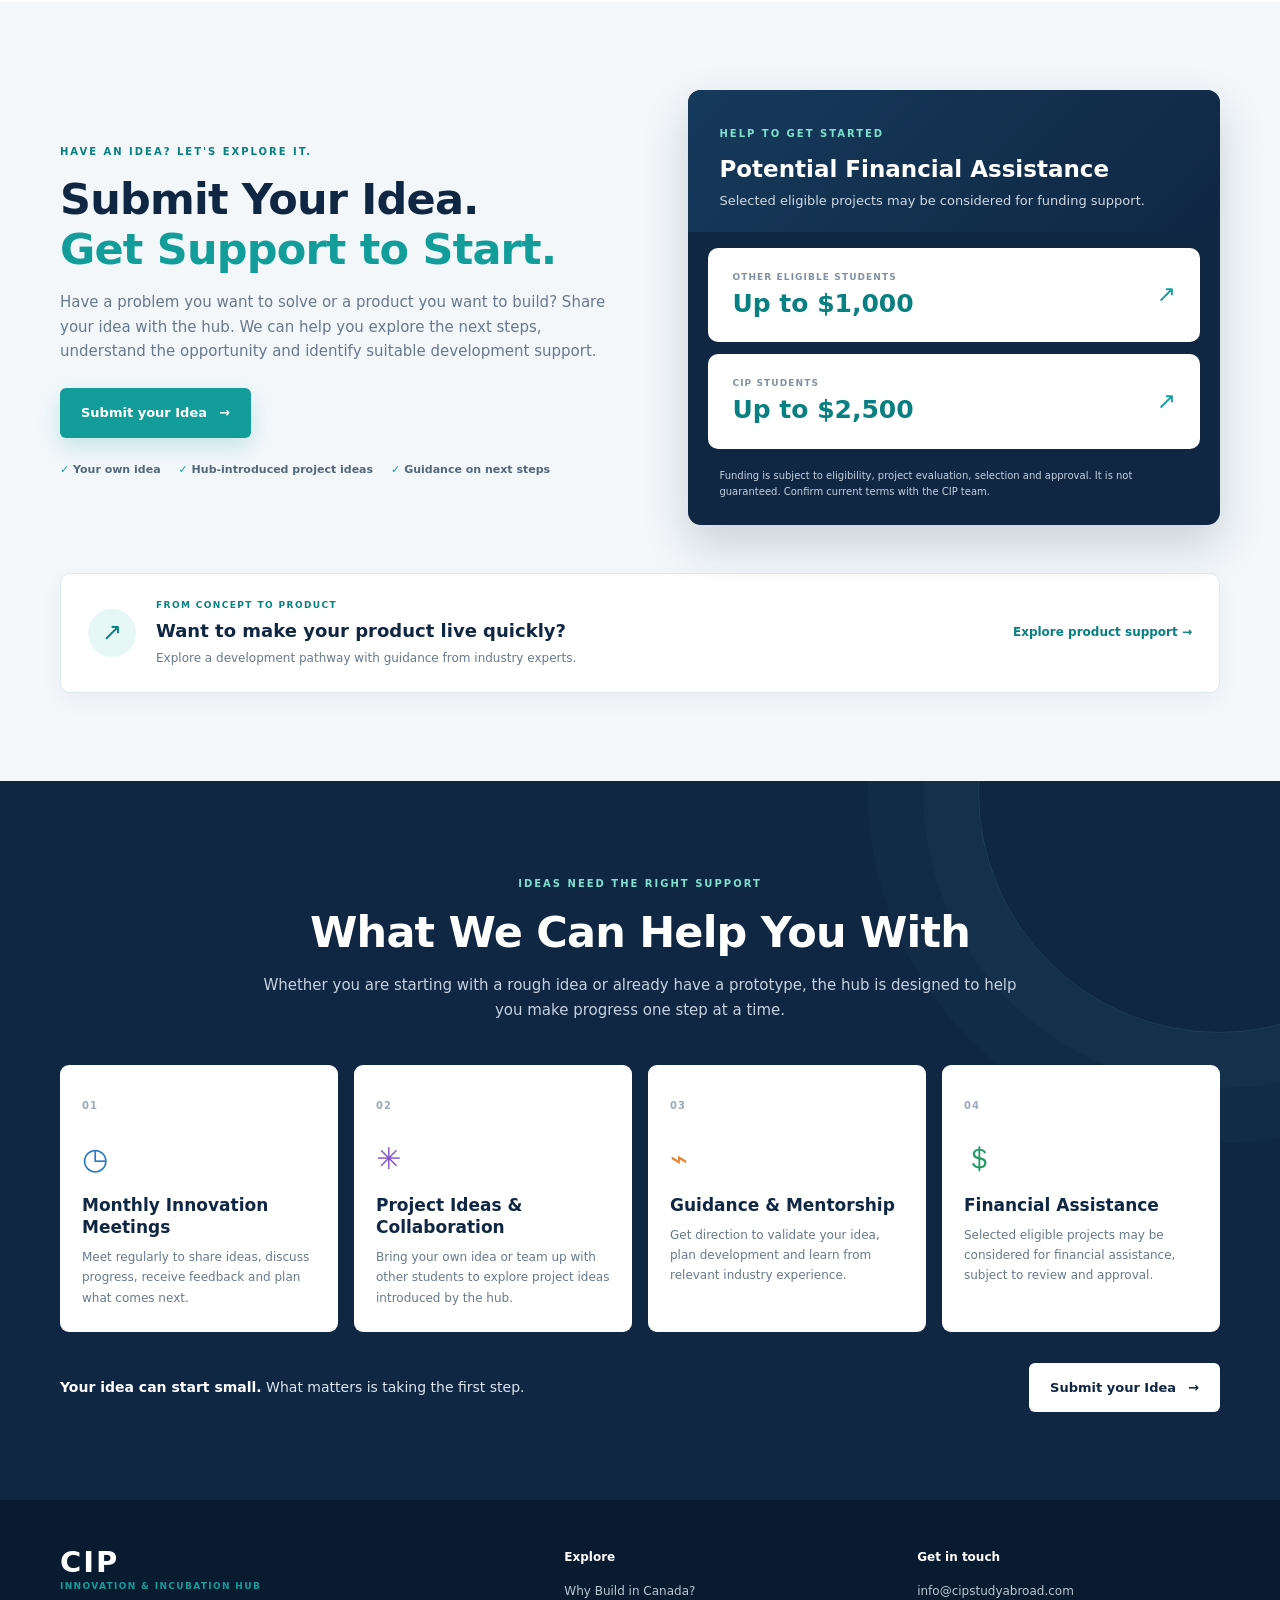
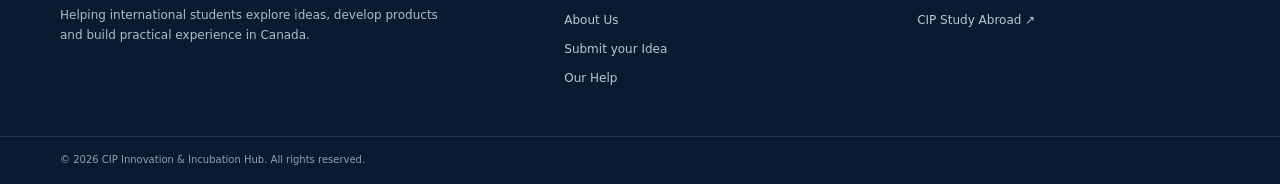
==== commit 3218441e: "New change" ====
--- a/index.html
+++ b/index.html
@@ -7,30 +7,36 @@
   <title>CIP Innovation & Incubation Hub</title>
   <link rel="stylesheet" href="styles.css">
 </head>
+
 <body>
 
 <header class="site-header">
   <div class="container nav-wrap">
+
     <a class="brand" href="index.html" aria-label="CIP Innovation and Incubation Hub">
       <span class="brand-mark">CIP</span>
       <span class="brand-sub">INNOVATION &amp; INCUBATION HUB</span>
     </a>
 
-    <button class="menu-toggle" aria-label="Toggle navigation" aria-expanded="false">☰</button>
+    <button class="menu-toggle" aria-label="Toggle navigation" aria-expanded="false">
+      ☰
+    </button>
 
     <nav class="main-nav" aria-label="Main navigation">
       <a href="index.html" class="active">Home</a>
       <a href="#canada">Why Build in Canada?</a>
-      <a href="#support">Our Support</a>
-      <a href="projects.html">Student Projects</a>
-      <a class="nav-cta" href="get-started.html">Submit your Idea <span>→</span></a>
+      <a href="about.html">About Us</a>
+      <a href="#support">Our Help</a>
+      <a class="nav-cta" href="get-started.html">Your Idea <span>→</span></a>
     </nav>
+
   </div>
 </header>
 
 <main>
 
-  <!-- 1. SLIDESHOW -->
+  <!-- 1. HERO SLIDESHOW -->
+
   <section class="hero" aria-label="CIP Innovation Hub highlights">
 
     <article class="hero-slide active"
@@ -39,7 +45,9 @@
       <div class="hero-overlay"></div>
 
       <div class="container hero-content">
-        <span class="eyebrow eyebrow-light">THINK GLOBALLY. BUILD BOLDLY.</span>
+        <span class="eyebrow eyebrow-light">
+          THINK GLOBALLY. BUILD BOLDLY.
+        </span>
 
         <h1>
           Build Your Entrepreneurial Dream
@@ -57,13 +65,16 @@
       </div>
     </article>
 
+
     <article class="hero-slide"
       style="--hero-image:url('https://images.unsplash.com/photo-1521737711867-e3b97375f902?auto=format&fit=crop&w=2000&q=85')">
 
       <div class="hero-overlay"></div>
 
       <div class="container hero-content">
-        <span class="eyebrow eyebrow-light">YOUR GLOBAL EXPERIENCE IS AN ADVANTAGE</span>
+        <span class="eyebrow eyebrow-light">
+          YOUR GLOBAL EXPERIENCE IS AN ADVANTAGE
+        </span>
 
         <h1>
           Bring a Global Perspective
@@ -81,13 +92,16 @@
       </div>
     </article>
 
+
     <article class="hero-slide"
       style="--hero-image:url('https://images.unsplash.com/photo-1517245386807-bb43f82c33c4?auto=format&fit=crop&w=2000&q=85')">
 
       <div class="hero-overlay"></div>
 
       <div class="container hero-content">
-        <span class="eyebrow eyebrow-light">FROM IDEA TO REAL-WORLD PRODUCT</span>
+        <span class="eyebrow eyebrow-light">
+          FROM IDEA TO REAL-WORLD PRODUCT
+        </span>
 
         <h1>
           Make Your Idea
@@ -100,17 +114,19 @@
         </p>
 
         <a class="btn btn-primary" href="get-started.html">
-          See how to get started <span>→</span>
+          Submit your Idea <span>→</span>
         </a>
       </div>
     </article>
 
+
     <!-- SLIDESHOW NAVIGATION -->
+
     <div class="hero-controls" role="group" aria-label="Slideshow navigation">
 
       <button class="slide-arrow"
+        id="prevSlide"
         type="button"
-        id="slide-prev"
         aria-label="Previous slide">
         ‹
       </button>
@@ -140,8 +156,8 @@
       </button>
 
       <button class="slide-arrow"
+        id="nextSlide"
         type="button"
-        id="slide-next"
         aria-label="Next slide">
         ›
       </button>
@@ -159,13 +175,17 @@
   </section>
 
 
-  <!-- 2. WHY BUILD WHILE STUDYING IN CANADA -->
+  <!-- 2. WHY BUILD IN CANADA -->
+
   <section class="section section-light" id="canada">
 
     <div class="container">
 
       <div class="section-heading">
-        <span class="eyebrow">YOUR NEXT CHAPTER CAN START NOW</span>
+
+        <span class="eyebrow">
+          YOUR NEXT CHAPTER CAN START NOW
+        </span>
 
         <h2>Why Build While Studying in Canada?</h2>
 
@@ -174,12 +194,16 @@
           It can be a starting point for understanding challenges, creating
           solutions and building a professional portfolio.
         </p>
-      </div>
+
+      </div>
+
 
       <div class="benefit-grid">
 
         <article class="benefit-card">
-          <div class="benefit-icon">⌂</div>
+
+          <div class="benefit-icon icon-blue">⌂</div>
+
           <span class="card-index">01 / MARKET OPPORTUNITY</span>
 
           <h3>Contribute to Canada's Economy</h3>
@@ -189,10 +213,14 @@
             and explore how a useful product or service could contribute
             to the local economy.
           </p>
+
         </article>
 
+
         <article class="benefit-card">
-          <div class="benefit-icon">◎</div>
+
+          <div class="benefit-icon icon-purple">◎</div>
+
           <span class="card-index">02 / REAL-LIFE CHALLENGES</span>
 
           <h3>Address Newcomer Challenges</h3>
@@ -202,10 +230,14 @@
             solutions for challenges international students, newcomers
             and immigrant communities may face.
           </p>
+
         </article>
 
+
         <article class="benefit-card">
-          <div class="benefit-icon">↗</div>
+
+          <div class="benefit-icon icon-orange">↗</div>
+
           <span class="card-index">03 / PRACTICAL EXPERIENCE</span>
 
           <h3>Build Canadian Project Experience</h3>
@@ -214,10 +246,14 @@
             Work through a real problem, collaborate with others and develop
             a project you can demonstrate through a portfolio or product showcase.
           </p>
+
         </article>
 
+
         <article class="benefit-card">
-          <div class="benefit-icon">✦</div>
+
+          <div class="benefit-icon icon-green">✦</div>
+
           <span class="card-index">04 / CAREER READINESS</span>
 
           <h3>Strengthen Post-Graduation Prospects</h3>
@@ -227,21 +263,24 @@
             that may strengthen your professional profile when pursuing
             opportunities after graduation.
           </p>
+
         </article>
 
       </div>
 
       <p class="disclaimer">
-        The hub does not provide immigration or legal advice.
-        Participation does not guarantee employment, work authorization,
-        permanent residence or any immigration outcome.
+        The hub does not provide immigration or legal advice. Participation
+        does not guarantee employment, work authorization, permanent residence
+        or any immigration outcome.
       </p>
 
     </div>
+
   </section>
 
 
-  <!-- 3. SUBMIT IDEA AND FINANCIAL ASSISTANCE -->
+  <!-- 3. SUBMIT YOUR IDEA AND FUNDING -->
+
   <section class="section section-tint" id="submit-idea">
 
     <div class="container">
@@ -250,11 +289,12 @@
 
         <div class="idea-copy">
 
-          <span class="eyebrow">HAVE AN IDEA? LET'S EXPLORE IT.</span>
+          <span class="eyebrow">
+            HAVE AN IDEA? LET'S EXPLORE IT.
+          </span>
 
           <h2>
-            Submit Your Idea.
-            <br>
+            Submit Your Idea.<br>
             <span>Get Support to Start.</span>
           </h2>
 
@@ -277,12 +317,15 @@
         </div>
 
 
-        <!-- FINANCIAL ASSISTANCE CARD -->
+        <!-- FINANCIAL ASSISTANCE -->
+
         <aside class="funding-card">
 
           <div class="funding-top">
 
-            <span class="eyebrow eyebrow-light">HELP TO GET STARTED</span>
+            <span class="eyebrow eyebrow-light">
+              HELP TO GET STARTED
+            </span>
 
             <h3>Potential Financial Assistance</h3>
 
@@ -292,11 +335,12 @@
 
           </div>
 
+
           <div class="funding-amounts">
 
-            <a class="funding-row"
-              href="get-started.html"
-              aria-label="Submit your idea and enquire about assistance for other eligible students">
+            <!-- CLICKABLE FUNDING CARD 1 -->
+
+            <a class="funding-row" href="get-started.html">
 
               <div>
                 <small>OTHER ELIGIBLE STUDENTS</small>
@@ -308,9 +352,9 @@
             </a>
 
 
-            <a class="funding-row"
-              href="get-started.html"
-              aria-label="Submit your idea and enquire about assistance for CIP students">
+            <!-- CLICKABLE FUNDING CARD 2 -->
+
+            <a class="funding-row" href="get-started.html">
 
               <div>
                 <small>CIP STUDENTS</small>
@@ -323,6 +367,7 @@
 
           </div>
 
+
           <p class="funding-note">
             Funding is subject to eligibility, project evaluation, selection
             and approval. It is not guaranteed. Confirm current terms
@@ -334,12 +379,14 @@
       </div>
 
 
-      <!-- PRODUCT SUPPORT CALLOUT -->
+      <!-- PRODUCT DEVELOPMENT CALLOUT -->
+
       <a class="product-callout" href="get-started.html">
 
         <span class="callout-icon">↗</span>
 
         <span class="callout-copy">
+
           <small>FROM CONCEPT TO PRODUCT</small>
 
           <strong>Want to make your product live quickly?</strong>
@@ -347,6 +394,7 @@
           <em>
             Explore a development pathway with guidance from industry experts.
           </em>
+
         </span>
 
         <span class="callout-link">
@@ -356,19 +404,23 @@
       </a>
 
     </div>
+
   </section>
 
 
-  <!-- 4. OUR SUPPORT -->
+  <!-- 4. OUR HELP / SUPPORT -->
+
   <section class="section support-section" id="support">
 
     <div class="container">
 
       <div class="section-heading section-heading-dark">
 
-        <span class="eyebrow eyebrow-light">IDEAS NEED THE RIGHT SUPPORT</span>
-
-        <h2>Support to Take Your Ideas Forward</h2>
+        <span class="eyebrow eyebrow-light">
+          IDEAS NEED THE RIGHT SUPPORT
+        </span>
+
+        <h2>What We Can Help You With</h2>
 
         <p>
           Whether you are starting with a rough idea or already have a prototype,
@@ -384,7 +436,7 @@
 
           <span class="support-number">01</span>
 
-          <div class="support-symbol">◷</div>
+          <div class="support-symbol support-blue">◷</div>
 
           <h3>Monthly Innovation Meetings</h3>
 
@@ -400,7 +452,7 @@
 
           <span class="support-number">02</span>
 
-          <div class="support-symbol">✳</div>
+          <div class="support-symbol support-purple">✳</div>
 
           <h3>Project Ideas &amp; Collaboration</h3>
 
@@ -416,7 +468,7 @@
 
           <span class="support-number">03</span>
 
-          <div class="support-symbol">⌁</div>
+          <div class="support-symbol support-orange">⌁</div>
 
           <h3>Guidance &amp; Mentorship</h3>
 
@@ -432,7 +484,7 @@
 
           <span class="support-number">04</span>
 
-          <div class="support-symbol">＄</div>
+          <div class="support-symbol support-green">＄</div>
 
           <h3>Financial Assistance</h3>
 
@@ -454,18 +506,20 @@
         </p>
 
         <a class="btn btn-white" href="get-started.html">
-          Find out how to begin <span>→</span>
+          Submit your Idea <span>→</span>
         </a>
 
       </div>
 
     </div>
+
   </section>
 
 </main>
 
 
 <!-- FOOTER -->
+
 <footer class="site-footer">
 
   <div class="container footer-main">
@@ -490,8 +544,9 @@
       <strong>Explore</strong>
 
       <a href="#canada">Why Build in Canada?</a>
-      <a href="get-started.html">Submit an Idea</a>
-      <a href="projects.html">Student Projects</a>
+      <a href="about.html">About Us</a>
+      <a href="get-started.html">Submit your Idea</a>
+      <a href="#support">Our Help</a>
 
     </div>
 
@@ -525,20 +580,20 @@
 
 
 <!-- JAVASCRIPT -->
+
 <script>
 
   // SLIDESHOW
+
   const slides = [...document.querySelectorAll(".hero-slide")];
+
   const dots = [...document.querySelectorAll(".slide-dot")];
 
-  const previousButton = document.querySelector("#slide-prev");
-  const nextButton = document.querySelector("#slide-next");
-
   let activeSlide = 0;
+
   let rotation;
 
 
-  // SHOW SELECTED SLIDE
   function showSlide(index) {
 
     activeSlide = (index + slides.length) % slides.length;
@@ -562,6 +617,7 @@
 
 
   // AUTOMATIC SLIDESHOW
+
   function startRotation() {
 
     clearInterval(rotation);
@@ -572,14 +628,15 @@
 
         showSlide(activeSlide + 1);
 
-      }, 6500);
+      }, 5000);
 
     }
 
   }
 
 
-  // NUMBER BUTTONS
+  // NUMBERED NAVIGATION BUTTONS
+
   dots.forEach(dot => {
 
     dot.addEventListener("click", () => {
@@ -594,7 +651,8 @@
 
 
   // PREVIOUS BUTTON
-  previousButton.addEventListener("click", () => {
+
+  document.getElementById("prevSlide").addEventListener("click", () => {
 
     showSlide(activeSlide - 1);
 
@@ -604,7 +662,8 @@
 
 
   // NEXT BUTTON
-  nextButton.addEventListener("click", () => {
+
+  document.getElementById("nextSlide").addEventListener("click", () => {
 
     showSlide(activeSlide + 1);
 
@@ -613,10 +672,13 @@
   });
 
 
-  // MOBILE NAVIGATION
+  // MOBILE MENU
+
   const menuToggle = document.querySelector(".menu-toggle");
+
   const nav = document.querySelector(".main-nav");
 
+
   menuToggle.addEventListener("click", () => {
 
     const open = nav.classList.toggle("open");
@@ -639,7 +701,8 @@
   });
 
 
-  // INITIALIZE
+  // START
+
   showSlide(0);
 
   startRotation();
--- a/styles.css
+++ b/styles.css
@@ -1,4 +1,4 @@
-/* CIP Innovation & Incubation Hub — responsive static-site styles */
+/* CIP Innovation & Incubation Hub */
 
 :root {
   --navy: #102744;
@@ -15,7 +15,8 @@
 }
 
 
-/* GENERAL */
+/* GLOBAL */
+
 * {
   box-sizing: border-box;
   margin: 0;
@@ -51,8 +52,8 @@
 
 
 /* HEADER AND NAVIGATION */
+
 .site-header {
-  height: auto;
   min-height: 82px;
   background: rgba(255,255,255,.97);
   position: sticky;
@@ -111,11 +112,14 @@
   color: var(--teal-dark);
 }
 
+/* YOUR IDEA BUTTON */
+
 .main-nav .nav-cta {
-  padding: 11px 17px;
+  padding: 11px 22px;
   background: var(--teal);
-  border-radius: 6px;
-  color: #fff;
+  border-radius: 25px;
+  color: #fff;
+  font-weight: 800;
   box-shadow: 0 7px 16px rgba(18,157,155,.18);
 }
 
@@ -137,6 +141,7 @@
 
 
 /* HERO SLIDESHOW */
+
 .hero {
   height: min(680px, calc(100vh - 82px));
   min-height: 560px;
@@ -181,8 +186,6 @@
   padding-bottom: 38px;
 }
 
-
-/* TEXT */
 .eyebrow {
   display: inline-block;
   font-size: 10px;
@@ -223,6 +226,7 @@
 
 
 /* BUTTONS */
+
 .btn {
   display: inline-flex;
   align-items: center;
@@ -256,7 +260,8 @@
 }
 
 
-/* SLIDESHOW NAVIGATION BUTTONS */
+/* SLIDESHOW NAVIGATION */
+
 .hero-controls {
   position: absolute;
   z-index: 5;
@@ -265,39 +270,20 @@
   transform: translateX(-50%);
   display: flex;
   align-items: center;
-  gap: 10px;
+  gap: 12px;
 }
 
 .slide-dot {
-  width: 42px;
-  height: 42px;
-  border: 1px solid rgba(255,255,255,.8);
+  width: 48px;
+  height: 48px;
+  border: 1px solid rgba(255,255,255,.85);
   border-radius: 50%;
-  background: rgba(255,255,255,.12);
-  color: #fff;
-  font-size: 14px;
+  background: transparent;
+  color: #fff;
+  font-size: 15px;
   font-weight: 800;
   cursor: pointer;
-  transition: .2s;
-}
-
-.slide-arrow {
-  width: 42px;
-  height: 42px;
-  border: 1px solid rgba(255,255,255,.8);
-  border-radius: 50%;
-  background: rgba(255,255,255,.12);
-  color: #fff;
-  font-size: 30px;
-  line-height: 1;
-  cursor: pointer;
-  transition: .2s;
-}
-
-.slide-arrow:hover {
-  background: #fff;
-  color: var(--navy);
-  transform: translateY(-2px);
+  transition: .25s;
 }
 
 .slide-dot:hover,
@@ -306,6 +292,24 @@
   border-color: #fff;
   color: var(--navy);
   transform: translateY(-2px);
+}
+
+.slide-arrow {
+  width: 42px;
+  height: 42px;
+  border: 1px solid rgba(255,255,255,.85);
+  border-radius: 50%;
+  background: rgba(255,255,255,.12);
+  color: #fff;
+  font-size: 28px;
+  line-height: 1;
+  cursor: pointer;
+  transition: .25s;
+}
+
+.slide-arrow:hover {
+  background: var(--teal);
+  border-color: var(--teal);
 }
 
 .slide-dot:focus-visible,
@@ -337,7 +341,8 @@
 }
 
 
-/* SECTIONS */
+/* GENERAL SECTIONS */
+
 .section {
   padding: 88px 0;
 }
@@ -376,6 +381,7 @@
 
 
 /* BENEFIT CARDS */
+
 .benefit-grid {
   display: grid;
   grid-template-columns: repeat(4, minmax(0, 1fr));
@@ -398,33 +404,36 @@
   border-color: #b6dedd;
 }
 
-
-/* RESTORED COLOURFUL ICONS */
 .benefit-icon {
-  height: 47px;
-  width: 47px;
+  height: 52px;
+  width: 52px;
   display: grid;
   place-items: center;
-  background: #e8f7f5;
-  color: var(--teal-dark);
-  border-radius: 10px;
-  font-size: 25px;
+  border-radius: 12px;
+  font-size: 27px;
   margin-bottom: 22px;
 }
 
-.benefit-card:nth-child(2) .benefit-icon {
-  background: #fff0e6;
-  color: #e77b35;
-}
-
-.benefit-card:nth-child(3) .benefit-icon {
-  background: #eeeaff;
-  color: #7560c9;
-}
-
-.benefit-card:nth-child(4) .benefit-icon {
-  background: #fff4d9;
-  color: #c58b16;
+/* Colourful icons */
+
+.icon-blue {
+  background: #e5f1ff;
+  color: #2879c7;
+}
+
+.icon-purple {
+  background: #f0eaff;
+  color: #8655c7;
+}
+
+.icon-orange {
+  background: #fff0e2;
+  color: #e58b37;
+}
+
+.icon-green {
+  background: #e4f8ed;
+  color: #239b65;
 }
 
 .card-index {
@@ -457,6 +466,7 @@
 
 
 /* SUBMIT IDEA SECTION */
+
 .idea-layout {
   display: grid;
   grid-template-columns: 1.03fr .97fr;
@@ -495,7 +505,8 @@
 }
 
 
-/* FINANCIAL ASSISTANCE */
+/* FUNDING CARD */
+
 .funding-card {
   overflow: hidden;
   border-radius: 13px;
@@ -524,23 +535,24 @@
   padding: 4px 20px 0;
 }
 
-
-/* CLICKABLE FUNDING CARDS */
+/* CLICKABLE FUNDING ROWS */
+
 .funding-row {
   display: flex;
   justify-content: space-between;
   align-items: center;
   background: #fff;
   color: var(--navy);
-  padding: 17px 19px;
+  padding: 22px 24px;
   margin: 12px 0;
-  border-radius: 8px;
+  border-radius: 10px;
+  text-decoration: none;
   transition: transform .2s, box-shadow .2s;
   cursor: pointer;
 }
 
 .funding-row:hover {
-  transform: translateY(-2px);
+  transform: translateY(-3px);
   box-shadow: 0 8px 20px rgba(0,0,0,.12);
 }
 
@@ -561,7 +573,7 @@
 }
 
 .funding-arrow {
-  font-size: 21px;
+  font-size: 23px;
   color: var(--teal);
 }
 
@@ -573,7 +585,8 @@
 }
 
 
-/* PRODUCT SUPPORT CALLOUT */
+/* PRODUCT CALLOUT */
+
 .product-callout {
   margin-top: 48px;
   display: flex;
@@ -637,7 +650,8 @@
 }
 
 
-/* SUPPORT SECTION */
+/* OUR HELP SECTION */
+
 .support-section {
   background: var(--navy);
   color: #fff;
@@ -696,24 +710,27 @@
   font-weight: 850;
 }
 
-
-/* COLOURFUL SUPPORT ICONS */
 .support-symbol {
-  font-size: 27px;
-  color: var(--teal);
+  font-size: 30px;
   margin: 17px 0 10px;
 }
 
-.support-item:nth-child(2) .support-symbol {
-  color: #e77b35;
-}
-
-.support-item:nth-child(3) .support-symbol {
-  color: #7560c9;
-}
-
-.support-item:nth-child(4) .support-symbol {
-  color: #c58b16;
+/* Colourful support icons */
+
+.support-blue {
+  color: #2879c7;
+}
+
+.support-purple {
+  color: #8655c7;
+}
+
+.support-orange {
+  color: #e58b37;
+}
+
+.support-green {
+  color: #239b65;
 }
 
 .support-item h3 {
@@ -750,6 +767,7 @@
 
 
 /* FOOTER */
+
 .site-footer {
   background: var(--navy-deep);
   color: #fff;
@@ -808,7 +826,8 @@
 }
 
 
-/* INNER PAGES */
+/* OTHER PAGES */
+
 .inner-hero {
   background:
     linear-gradient(90deg, rgba(5,22,42,.94), rgba(5,22,42,.66)),
@@ -915,6 +934,9 @@
   margin-bottom: 23px;
 }
 
+
+/* FUNDING PAGE */
+
 .funding-section {
   background: var(--navy);
   color: #fff;
@@ -992,6 +1014,7 @@
 
 
 /* PROJECTS PAGE */
+
 .projects-hero {
   background-image:
     linear-gradient(90deg, rgba(5,22,42,.94), rgba(5,22,42,.66)),
@@ -1095,7 +1118,8 @@
 }
 
 
-/* TABLET */
+/* TABLET RESPONSIVE */
+
 @media (max-width: 1050px) {
 
   .main-nav {
@@ -1119,7 +1143,8 @@
 }
 
 
-/* MOBILE NAVIGATION AND LAYOUT */
+/* MOBILE RESPONSIVE */
+
 @media (max-width: 800px) {
 
   .menu-toggle {
@@ -1200,6 +1225,7 @@
 
 
 /* SMALL MOBILE */
+
 @media (max-width: 560px) {
 
   .container {
@@ -1233,6 +1259,20 @@
     );
   }
 
+  .hero-controls {
+    gap: 8px;
+  }
+
+  .slide-dot {
+    width: 40px;
+    height: 40px;
+  }
+
+  .slide-arrow {
+    width: 36px;
+    height: 36px;
+  }
+
   .benefit-grid,
   .support-grid,
   .process-grid,
@@ -1291,7 +1331,8 @@
 }
 
 
-/* ACCESSIBILITY */
+/* REDUCED MOTION */
+
 @media (prefers-reduced-motion: reduce) {
 
   html {
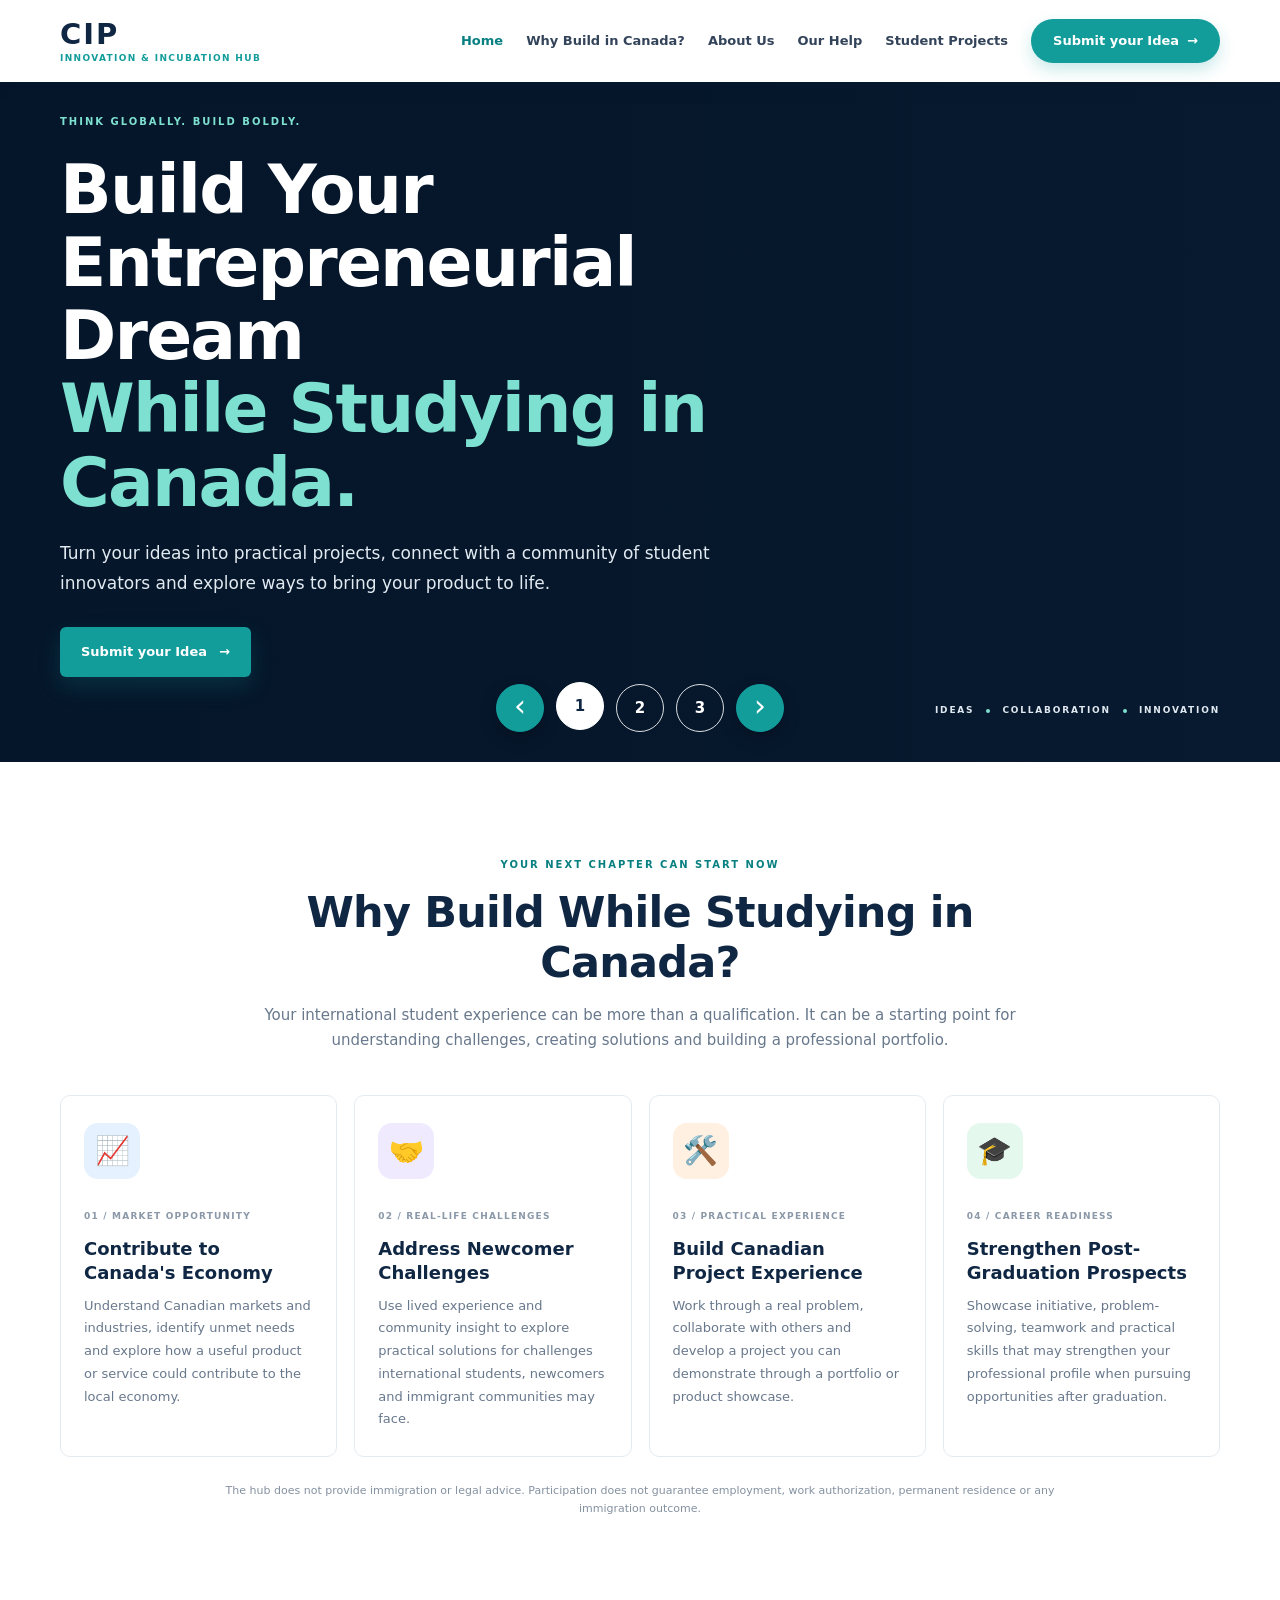
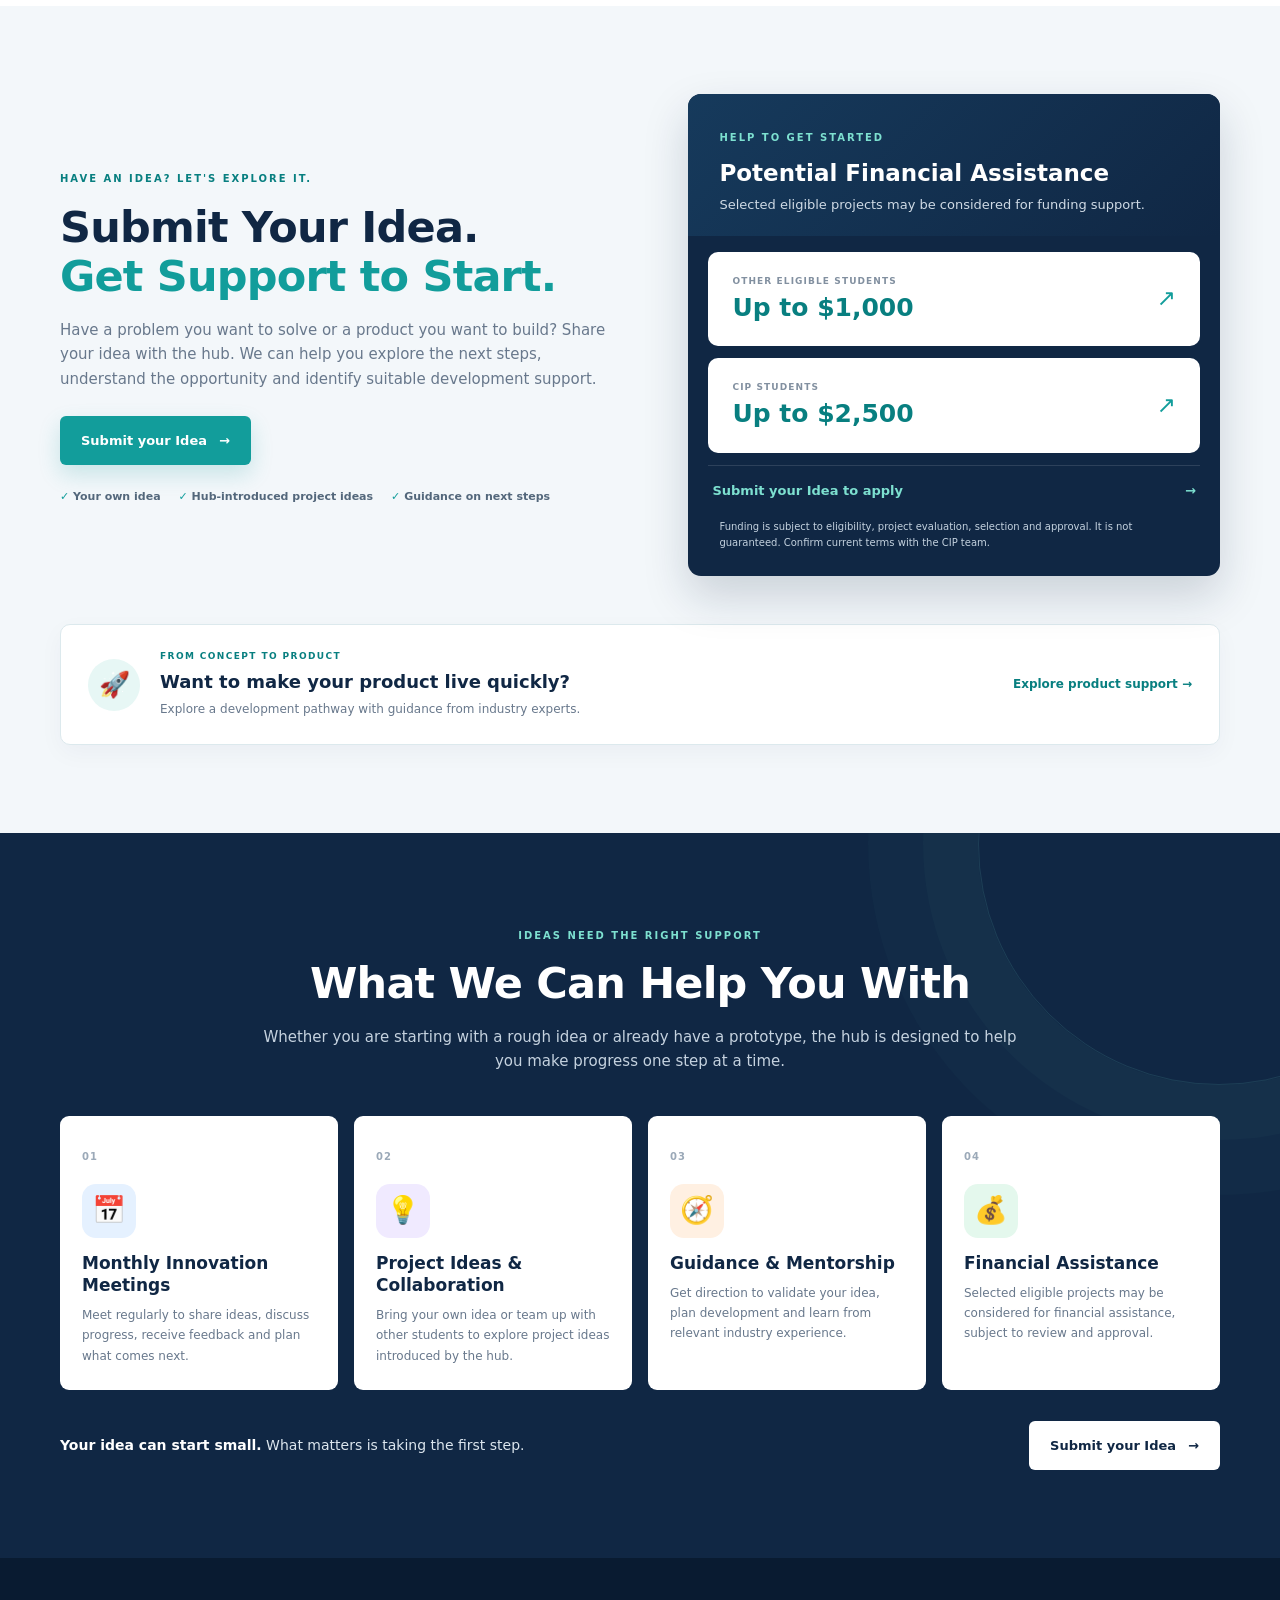
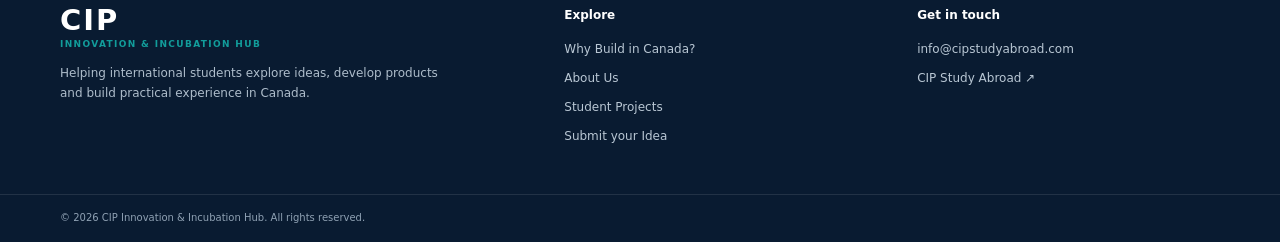
==== commit 778ab4a4: "New change" ====
--- a/index.html
+++ b/index.html
@@ -4,7 +4,7 @@
   <meta charset="UTF-8">
   <meta name="viewport" content="width=device-width, initial-scale=1">
   <meta name="description" content="Turn your ideas into practical projects while studying in Canada with the CIP Innovation & Incubation Hub.">
-  <title>CIP Innovation & Incubation Hub</title>
+  <title>CIP Innovation &amp; Incubation Hub</title>
   <link rel="stylesheet" href="styles.css">
 </head>
 
@@ -13,21 +13,20 @@
 <header class="site-header">
   <div class="container nav-wrap">
 
-    <a class="brand" href="index.html" aria-label="CIP Innovation and Incubation Hub">
+    <a class="brand" href="index.html" aria-label="CIP Innovation and Incubation Hub home">
       <span class="brand-mark">CIP</span>
       <span class="brand-sub">INNOVATION &amp; INCUBATION HUB</span>
     </a>
 
-    <button class="menu-toggle" aria-label="Toggle navigation" aria-expanded="false">
-      ☰
-    </button>
+    <button class="menu-toggle" type="button" aria-label="Toggle navigation" aria-expanded="false">☰</button>
 
     <nav class="main-nav" aria-label="Main navigation">
       <a href="index.html" class="active">Home</a>
       <a href="#canada">Why Build in Canada?</a>
       <a href="about.html">About Us</a>
       <a href="#support">Our Help</a>
-      <a class="nav-cta" href="get-started.html">Your Idea <span>→</span></a>
+      <a href="projects.html">Student Projects</a>
+      <a class="nav-cta" href="get-started.html">Submit your Idea <span aria-hidden="true">→</span></a>
     </nav>
 
   </div>
@@ -41,135 +40,68 @@
 
     <article class="hero-slide active"
       style="--hero-image:url('https://images.unsplash.com/photo-1523240795612-9a054b0db644?auto=format&fit=crop&w=2000&q=85')">
-
       <div class="hero-overlay"></div>
-
       <div class="container hero-content">
-        <span class="eyebrow eyebrow-light">
-          THINK GLOBALLY. BUILD BOLDLY.
-        </span>
-
+        <span class="eyebrow eyebrow-light">THINK GLOBALLY. BUILD BOLDLY.</span>
         <h1>
           Build Your Entrepreneurial Dream
           <span>While Studying in Canada.</span>
         </h1>
-
         <p>
           Turn your ideas into practical projects, connect with a community
           of student innovators and explore ways to bring your product to life.
         </p>
-
-        <a class="btn btn-primary" href="get-started.html">
-          Submit your Idea <span>→</span>
-        </a>
+        <a class="btn btn-primary" href="get-started.html">Submit your Idea <span>→</span></a>
       </div>
     </article>
-
 
     <article class="hero-slide"
       style="--hero-image:url('https://images.unsplash.com/photo-1521737711867-e3b97375f902?auto=format&fit=crop&w=2000&q=85')">
-
       <div class="hero-overlay"></div>
-
       <div class="container hero-content">
-        <span class="eyebrow eyebrow-light">
-          YOUR GLOBAL EXPERIENCE IS AN ADVANTAGE
-        </span>
-
+        <span class="eyebrow eyebrow-light">YOUR GLOBAL EXPERIENCE IS AN ADVANTAGE</span>
         <h1>
           Bring a Global Perspective
           <span>to Canadian Opportunities.</span>
         </h1>
-
         <p>
           Understand local needs, bring ideas from your own experiences
           and explore solutions for people and communities in Canada.
         </p>
-
-        <a class="btn btn-primary" href="#canada">
-          Explore the opportunity <span>→</span>
-        </a>
+        <a class="btn btn-primary" href="#canada">Explore the opportunity <span>→</span></a>
       </div>
     </article>
-
 
     <article class="hero-slide"
       style="--hero-image:url('https://images.unsplash.com/photo-1517245386807-bb43f82c33c4?auto=format&fit=crop&w=2000&q=85')">
-
       <div class="hero-overlay"></div>
-
       <div class="container hero-content">
-        <span class="eyebrow eyebrow-light">
-          FROM IDEA TO REAL-WORLD PRODUCT
-        </span>
-
+        <span class="eyebrow eyebrow-light">FROM IDEA TO REAL-WORLD PRODUCT</span>
         <h1>
           Make Your Idea
           <span>Something People Can Use.</span>
         </h1>
-
         <p>
           Get guidance, collaborate with others and take practical steps
           towards developing and testing your product.
         </p>
-
-        <a class="btn btn-primary" href="get-started.html">
-          Submit your Idea <span>→</span>
-        </a>
+        <a class="btn btn-primary" href="get-started.html">Submit your Idea <span>→</span></a>
       </div>
     </article>
 
 
-    <!-- SLIDESHOW NAVIGATION -->
+    <!-- SLIDESHOW NAVIGATION: previous / 1 2 3 / next -->
 
     <div class="hero-controls" role="group" aria-label="Slideshow navigation">
-
-      <button class="slide-arrow"
-        id="prevSlide"
-        type="button"
-        aria-label="Previous slide">
-        ‹
-      </button>
-
-      <button class="slide-dot active"
-        type="button"
-        data-slide="0"
-        aria-label="Show slide 1"
-        aria-pressed="true">
-        1
-      </button>
-
-      <button class="slide-dot"
-        type="button"
-        data-slide="1"
-        aria-label="Show slide 2"
-        aria-pressed="false">
-        2
-      </button>
-
-      <button class="slide-dot"
-        type="button"
-        data-slide="2"
-        aria-label="Show slide 3"
-        aria-pressed="false">
-        3
-      </button>
-
-      <button class="slide-arrow"
-        id="nextSlide"
-        type="button"
-        aria-label="Next slide">
-        ›
-      </button>
-
+      <button class="slide-arrow" id="prevSlide" type="button" aria-label="Previous slide">‹</button>
+      <button class="slide-dot active" type="button" data-slide="0" aria-label="Show slide 1" aria-pressed="true">1</button>
+      <button class="slide-dot" type="button" data-slide="1" aria-label="Show slide 2" aria-pressed="false">2</button>
+      <button class="slide-dot" type="button" data-slide="2" aria-label="Show slide 3" aria-pressed="false">3</button>
+      <button class="slide-arrow" id="nextSlide" type="button" aria-label="Next slide">›</button>
     </div>
 
     <div class="hero-bottom">
-      <span>IDEAS</span>
-      <i></i>
-      <span>COLLABORATION</span>
-      <i></i>
-      <span>INNOVATION</span>
+      <span>IDEAS</span><i></i><span>COLLABORATION</span><i></i><span>INNOVATION</span>
     </div>
 
   </section>
@@ -178,92 +110,61 @@
   <!-- 2. WHY BUILD IN CANADA -->
 
   <section class="section section-light" id="canada">
-
     <div class="container">
 
       <div class="section-heading">
-
-        <span class="eyebrow">
-          YOUR NEXT CHAPTER CAN START NOW
-        </span>
-
+        <span class="eyebrow">YOUR NEXT CHAPTER CAN START NOW</span>
         <h2>Why Build While Studying in Canada?</h2>
-
         <p>
           Your international student experience can be more than a qualification.
           It can be a starting point for understanding challenges, creating
           solutions and building a professional portfolio.
         </p>
-
-      </div>
-
+      </div>
 
       <div class="benefit-grid">
 
         <article class="benefit-card">
-
-          <div class="benefit-icon icon-blue">⌂</div>
-
+          <div class="benefit-icon icon-blue"><i class="emoji" aria-hidden="true">📈</i></div>
           <span class="card-index">01 / MARKET OPPORTUNITY</span>
-
           <h3>Contribute to Canada's Economy</h3>
-
           <p>
             Understand Canadian markets and industries, identify unmet needs
             and explore how a useful product or service could contribute
             to the local economy.
           </p>
-
-        </article>
-
+        </article>
 
         <article class="benefit-card">
-
-          <div class="benefit-icon icon-purple">◎</div>
-
+          <div class="benefit-icon icon-purple"><i class="emoji" aria-hidden="true">🤝</i></div>
           <span class="card-index">02 / REAL-LIFE CHALLENGES</span>
-
           <h3>Address Newcomer Challenges</h3>
-
           <p>
             Use lived experience and community insight to explore practical
             solutions for challenges international students, newcomers
             and immigrant communities may face.
           </p>
-
-        </article>
-
+        </article>
 
         <article class="benefit-card">
-
-          <div class="benefit-icon icon-orange">↗</div>
-
+          <div class="benefit-icon icon-orange"><i class="emoji" aria-hidden="true">🛠️</i></div>
           <span class="card-index">03 / PRACTICAL EXPERIENCE</span>
-
           <h3>Build Canadian Project Experience</h3>
-
           <p>
             Work through a real problem, collaborate with others and develop
             a project you can demonstrate through a portfolio or product showcase.
           </p>
-
-        </article>
-
+        </article>
 
         <article class="benefit-card">
-
-          <div class="benefit-icon icon-green">✦</div>
-
+          <div class="benefit-icon icon-green"><i class="emoji" aria-hidden="true">🎓</i></div>
           <span class="card-index">04 / CAREER READINESS</span>
-
           <h3>Strengthen Post-Graduation Prospects</h3>
-
           <p>
             Showcase initiative, problem-solving, teamwork and practical skills
             that may strengthen your professional profile when pursuing
             opportunities after graduation.
           </p>
-
         </article>
 
       </div>
@@ -275,98 +176,67 @@
       </p>
 
     </div>
-
   </section>
 
 
   <!-- 3. SUBMIT YOUR IDEA AND FUNDING -->
 
   <section class="section section-tint" id="submit-idea">
-
     <div class="container">
 
       <div class="idea-layout">
 
         <div class="idea-copy">
-
-          <span class="eyebrow">
-            HAVE AN IDEA? LET'S EXPLORE IT.
-          </span>
-
+          <span class="eyebrow">HAVE AN IDEA? LET'S EXPLORE IT.</span>
           <h2>
             Submit Your Idea.<br>
             <span>Get Support to Start.</span>
           </h2>
-
           <p>
             Have a problem you want to solve or a product you want to build?
             Share your idea with the hub. We can help you explore the next steps,
             understand the opportunity and identify suitable development support.
           </p>
-
-          <a class="btn btn-primary" href="get-started.html">
-            Submit your Idea <span>→</span>
-          </a>
-
+          <a class="btn btn-primary" href="get-started.html">Submit your Idea <span>→</span></a>
           <div class="mini-points">
             <span>✓ Your own idea</span>
             <span>✓ Hub-introduced project ideas</span>
             <span>✓ Guidance on next steps</span>
           </div>
-
         </div>
 
 
-        <!-- FINANCIAL ASSISTANCE -->
-
-        <aside class="funding-card">
+        <!-- FINANCIAL ASSISTANCE: the whole card links to the Submit Idea page -->
+
+        <a class="funding-card" href="get-started.html" aria-label="Potential financial assistance – go to the Submit your Idea page">
 
           <div class="funding-top">
-
-            <span class="eyebrow eyebrow-light">
-              HELP TO GET STARTED
-            </span>
-
+            <span class="eyebrow eyebrow-light">HELP TO GET STARTED</span>
             <h3>Potential Financial Assistance</h3>
-
-            <p>
-              Selected eligible projects may be considered for funding support.
-            </p>
-
+            <p>Selected eligible projects may be considered for funding support.</p>
           </div>
 
-
           <div class="funding-amounts">
-
-            <!-- CLICKABLE FUNDING CARD 1 -->
-
-            <a class="funding-row" href="get-started.html">
-
+            <div class="funding-row">
               <div>
                 <small>OTHER ELIGIBLE STUDENTS</small>
                 <strong>Up to $1,000</strong>
               </div>
-
-              <span class="funding-arrow">↗</span>
-
-            </a>
-
-
-            <!-- CLICKABLE FUNDING CARD 2 -->
-
-            <a class="funding-row" href="get-started.html">
-
+              <span class="funding-arrow" aria-hidden="true">↗</span>
+            </div>
+            <div class="funding-row">
               <div>
                 <small>CIP STUDENTS</small>
                 <strong>Up to $2,500</strong>
               </div>
-
-              <span class="funding-arrow">↗</span>
-
-            </a>
-
+              <span class="funding-arrow" aria-hidden="true">↗</span>
+            </div>
           </div>
 
+          <div class="funding-cta">
+            <span>Submit your Idea to apply</span>
+            <b aria-hidden="true">→</b>
+          </div>
 
           <p class="funding-note">
             Funding is subject to eligibility, project evaluation, selection
@@ -374,7 +244,7 @@
             with the CIP team.
           </p>
 
-        </aside>
+        </a>
 
       </div>
 
@@ -382,137 +252,83 @@
       <!-- PRODUCT DEVELOPMENT CALLOUT -->
 
       <a class="product-callout" href="get-started.html">
-
-        <span class="callout-icon">↗</span>
-
+        <span class="callout-icon"><i class="emoji" aria-hidden="true">🚀</i></span>
         <span class="callout-copy">
-
           <small>FROM CONCEPT TO PRODUCT</small>
-
           <strong>Want to make your product live quickly?</strong>
-
-          <em>
-            Explore a development pathway with guidance from industry experts.
-          </em>
-
+          <em>Explore a development pathway with guidance from industry experts.</em>
         </span>
-
-        <span class="callout-link">
-          Explore product support <b>→</b>
-        </span>
-
+        <span class="callout-link">Explore product support <b>→</b></span>
       </a>
 
     </div>
-
   </section>
 
 
-  <!-- 4. OUR HELP / SUPPORT -->
+  <!-- 4. OUR HELP -->
 
   <section class="section support-section" id="support">
-
     <div class="container">
 
       <div class="section-heading section-heading-dark">
-
-        <span class="eyebrow eyebrow-light">
-          IDEAS NEED THE RIGHT SUPPORT
-        </span>
-
+        <span class="eyebrow eyebrow-light">IDEAS NEED THE RIGHT SUPPORT</span>
         <h2>What We Can Help You With</h2>
-
         <p>
           Whether you are starting with a rough idea or already have a prototype,
           the hub is designed to help you make progress one step at a time.
         </p>
-
-      </div>
-
+      </div>
 
       <div class="support-grid">
 
         <article class="support-item">
-
           <span class="support-number">01</span>
-
-          <div class="support-symbol support-blue">◷</div>
-
+          <div class="support-symbol support-blue"><i class="emoji" aria-hidden="true">📅</i></div>
           <h3>Monthly Innovation Meetings</h3>
-
           <p>
             Meet regularly to share ideas, discuss progress, receive feedback
             and plan what comes next.
           </p>
-
-        </article>
-
+        </article>
 
         <article class="support-item">
-
           <span class="support-number">02</span>
-
-          <div class="support-symbol support-purple">✳</div>
-
+          <div class="support-symbol support-purple"><i class="emoji" aria-hidden="true">💡</i></div>
           <h3>Project Ideas &amp; Collaboration</h3>
-
           <p>
             Bring your own idea or team up with other students to explore
             project ideas introduced by the hub.
           </p>
-
-        </article>
-
+        </article>
 
         <article class="support-item">
-
           <span class="support-number">03</span>
-
-          <div class="support-symbol support-orange">⌁</div>
-
+          <div class="support-symbol support-orange"><i class="emoji" aria-hidden="true">🧭</i></div>
           <h3>Guidance &amp; Mentorship</h3>
-
           <p>
             Get direction to validate your idea, plan development and learn
             from relevant industry experience.
           </p>
-
-        </article>
-
+        </article>
 
         <article class="support-item">
-
           <span class="support-number">04</span>
-
-          <div class="support-symbol support-green">＄</div>
-
+          <div class="support-symbol support-green"><i class="emoji" aria-hidden="true">💰</i></div>
           <h3>Financial Assistance</h3>
-
           <p>
             Selected eligible projects may be considered for financial
             assistance, subject to review and approval.
           </p>
-
-        </article>
-
-      </div>
-
+        </article>
+
+      </div>
 
       <div class="support-footer">
-
-        <p>
-          <strong>Your idea can start small.</strong>
-          What matters is taking the first step.
-        </p>
-
-        <a class="btn btn-white" href="get-started.html">
-          Submit your Idea <span>→</span>
-        </a>
-
-      </div>
-
-    </div>
-
+        <p><strong>Your idea can start small.</strong> What matters is taking the first step.</p>
+        <a class="btn btn-white" href="get-started.html">Submit your Idea <span>→</span></a>
+      </div>
+
+    </div>
   </section>
 
 </main>
@@ -521,193 +337,41 @@
 <!-- FOOTER -->
 
 <footer class="site-footer">
-
   <div class="container footer-main">
 
     <div>
-
       <a class="brand brand-footer" href="index.html">
         <span class="brand-mark">CIP</span>
         <span class="brand-sub">INNOVATION &amp; INCUBATION HUB</span>
       </a>
-
       <p>
         Helping international students explore ideas, develop products
         and build practical experience in Canada.
       </p>
-
-    </div>
-
+    </div>
 
     <div class="footer-nav">
-
       <strong>Explore</strong>
-
-      <a href="#canada">Why Build in Canada?</a>
+      <a href="index.html#canada">Why Build in Canada?</a>
       <a href="about.html">About Us</a>
+      <a href="projects.html">Student Projects</a>
       <a href="get-started.html">Submit your Idea</a>
-      <a href="#support">Our Help</a>
-
-    </div>
-
+    </div>
 
     <div class="footer-nav">
-
       <strong>Get in touch</strong>
-
-      <a href="mailto:info@cipstudyabroad.com">
-        info@cipstudyabroad.com
-      </a>
-
-      <a href="https://www.cipstudyabroad.com/"
-        target="_blank"
-        rel="noopener">
-        CIP Study Abroad ↗
-      </a>
-
+      <a href="mailto:info@cipstudyabroad.com">info@cipstudyabroad.com</a>
+      <a href="https://www.cipstudyabroad.com/" target="_blank" rel="noopener">CIP Study Abroad ↗</a>
     </div>
 
   </div>
 
-
   <div class="footer-bottom">
-    <div class="container">
-      © 2026 CIP Innovation &amp; Incubation Hub. All rights reserved.
-    </div>
+    <div class="container">© 2026 CIP Innovation &amp; Incubation Hub. All rights reserved.</div>
   </div>
-
 </footer>
 
-
-<!-- JAVASCRIPT -->
-
-<script>
-
-  // SLIDESHOW
-
-  const slides = [...document.querySelectorAll(".hero-slide")];
-
-  const dots = [...document.querySelectorAll(".slide-dot")];
-
-  let activeSlide = 0;
-
-  let rotation;
-
-
-  function showSlide(index) {
-
-    activeSlide = (index + slides.length) % slides.length;
-
-    slides.forEach((slide, i) => {
-      slide.classList.toggle("active", i === activeSlide);
-    });
-
-    dots.forEach((dot, i) => {
-
-      dot.classList.toggle("active", i === activeSlide);
-
-      dot.setAttribute(
-        "aria-pressed",
-        String(i === activeSlide)
-      );
-
-    });
-
-  }
-
-
-  // AUTOMATIC SLIDESHOW
-
-  function startRotation() {
-
-    clearInterval(rotation);
-
-    if (!window.matchMedia("(prefers-reduced-motion: reduce)").matches) {
-
-      rotation = setInterval(() => {
-
-        showSlide(activeSlide + 1);
-
-      }, 5000);
-
-    }
-
-  }
-
-
-  // NUMBERED NAVIGATION BUTTONS
-
-  dots.forEach(dot => {
-
-    dot.addEventListener("click", () => {
-
-      showSlide(Number(dot.dataset.slide));
-
-      startRotation();
-
-    });
-
-  });
-
-
-  // PREVIOUS BUTTON
-
-  document.getElementById("prevSlide").addEventListener("click", () => {
-
-    showSlide(activeSlide - 1);
-
-    startRotation();
-
-  });
-
-
-  // NEXT BUTTON
-
-  document.getElementById("nextSlide").addEventListener("click", () => {
-
-    showSlide(activeSlide + 1);
-
-    startRotation();
-
-  });
-
-
-  // MOBILE MENU
-
-  const menuToggle = document.querySelector(".menu-toggle");
-
-  const nav = document.querySelector(".main-nav");
-
-
-  menuToggle.addEventListener("click", () => {
-
-    const open = nav.classList.toggle("open");
-
-    menuToggle.setAttribute("aria-expanded", String(open));
-
-  });
-
-
-  nav.querySelectorAll("a").forEach(link => {
-
-    link.addEventListener("click", () => {
-
-      nav.classList.remove("open");
-
-      menuToggle.setAttribute("aria-expanded", "false");
-
-    });
-
-  });
-
-
-  // START
-
-  showSlide(0);
-
-  startRotation();
-
-</script>
+<script src="script.js"></script>
 
 </body>
 </html>
--- a/styles.css
+++ b/styles.css
@@ -1,4 +1,4 @@
-/* CIP Innovation & Incubation Hub */
+/* CIP Innovation & Incubation Hub — shared stylesheet for every page */
 
 :root {
   --navy: #102744;
@@ -50,6 +50,13 @@
   margin-inline: auto;
 }
 
+/* Colour emoji icons (keeps them colourful, not monochrome) */
+.emoji {
+  font-family: "Apple Color Emoji", "Segoe UI Emoji", "Noto Color Emoji", sans-serif;
+  font-style: normal;
+  line-height: 1;
+}
+
 
 /* HEADER AND NAVIGATION */
 
@@ -96,7 +103,7 @@
 .main-nav {
   display: flex;
   align-items: center;
-  gap: clamp(12px, 2vw, 26px);
+  gap: clamp(12px, 1.8vw, 24px);
 }
 
 .main-nav a {
@@ -112,20 +119,26 @@
   color: var(--teal-dark);
 }
 
-/* YOUR IDEA BUTTON */
-
-.main-nav .nav-cta {
+/* "SUBMIT YOUR IDEA" BUTTON IN THE NAV */
+
+.main-nav a.nav-cta {
+  display: inline-flex;
+  align-items: center;
+  gap: 8px;
   padding: 11px 22px;
   background: var(--teal);
   border-radius: 25px;
   color: #fff;
   font-weight: 800;
-  box-shadow: 0 7px 16px rgba(18,157,155,.18);
-}
-
-.main-nav .nav-cta:hover {
+  box-shadow: 0 7px 16px rgba(18,157,155,.22);
+  transition: background .2s, transform .2s;
+}
+
+.main-nav a.nav-cta:hover,
+.main-nav a.nav-cta.active {
   background: var(--teal-dark);
   color: #fff;
+  transform: translateY(-1px);
 }
 
 .menu-toggle {
@@ -183,7 +196,7 @@
 .hero-content {
   position: relative;
   z-index: 2;
-  padding-bottom: 38px;
+  padding-bottom: 60px;
 }
 
 .eyebrow {
@@ -209,6 +222,10 @@
   font-weight: 820;
 }
 
+.inner-hero h1 {
+  font-size: clamp(36px, 4.6vw, 56px);
+}
+
 .hero h1 span,
 .inner-hero h1 span {
   display: block;
@@ -216,7 +233,7 @@
 }
 
 .hero-content p,
-.inner-hero-content p {
+.inner-hero p {
   font-size: 17px;
   line-height: 1.75;
   color: #e2eaf1;
@@ -260,7 +277,7 @@
 }
 
 
-/* SLIDESHOW NAVIGATION */
+/* SLIDESHOW NAVIGATION: ‹ 1 2 3 › */
 
 .hero-controls {
   position: absolute;
@@ -273,17 +290,23 @@
   gap: 12px;
 }
 
-.slide-dot {
+.slide-dot,
+.slide-arrow {
   width: 48px;
   height: 48px;
+  display: grid;
+  place-items: center;
   border: 1px solid rgba(255,255,255,.85);
   border-radius: 50%;
+  color: #fff;
+  cursor: pointer;
+  transition: background .25s, color .25s, border-color .25s, transform .25s;
+}
+
+.slide-dot {
   background: transparent;
-  color: #fff;
   font-size: 15px;
   font-weight: 800;
-  cursor: pointer;
-  transition: .25s;
 }
 
 .slide-dot:hover,
@@ -295,21 +318,18 @@
 }
 
 .slide-arrow {
-  width: 42px;
-  height: 42px;
-  border: 1px solid rgba(255,255,255,.85);
-  border-radius: 50%;
-  background: rgba(255,255,255,.12);
-  color: #fff;
-  font-size: 28px;
-  line-height: 1;
-  cursor: pointer;
-  transition: .25s;
-}
-
-.slide-arrow:hover {
   background: var(--teal);
   border-color: var(--teal);
+  font-size: 30px;
+  line-height: 1;
+  padding-bottom: 4px;
+  box-shadow: 0 6px 16px rgba(0,0,0,.25);
+}
+
+.slide-arrow:hover {
+  background: var(--teal-dark);
+  border-color: var(--teal-dark);
+  transform: translateY(-2px);
 }
 
 .slide-dot:focus-visible,
@@ -323,7 +343,7 @@
 .hero-bottom {
   position: absolute;
   right: max(24px, calc((100vw - 1160px)/2));
-  bottom: 38px;
+  bottom: 44px;
   display: flex;
   align-items: center;
   gap: 12px;
@@ -363,8 +383,7 @@
 
 .section-heading h2,
 .idea-copy h2,
-.two-column h2,
-.contact-strip h2 {
+.two-column h2 {
   font-size: clamp(30px, 3.5vw, 43px);
   line-height: 1.15;
   letter-spacing: -.8px;
@@ -405,36 +424,19 @@
 }
 
 .benefit-icon {
-  height: 52px;
-  width: 52px;
+  height: 56px;
+  width: 56px;
   display: grid;
   place-items: center;
-  border-radius: 12px;
-  font-size: 27px;
+  border-radius: 14px;
+  font-size: 28px;
   margin-bottom: 22px;
 }
 
-/* Colourful icons */
-
-.icon-blue {
-  background: #e5f1ff;
-  color: #2879c7;
-}
-
-.icon-purple {
-  background: #f0eaff;
-  color: #8655c7;
-}
-
-.icon-orange {
-  background: #fff0e2;
-  color: #e58b37;
-}
-
-.icon-green {
-  background: #e4f8ed;
-  color: #239b65;
-}
+.icon-blue   { background: #e5f1ff; }
+.icon-purple { background: #f0eaff; }
+.icon-orange { background: #fff0e2; }
+.icon-green  { background: #e4f8ed; }
 
 .card-index {
   font-size: 9px;
@@ -479,8 +481,7 @@
 }
 
 .idea-copy > p,
-.two-column > div > p,
-.contact-strip p {
+.two-column > div > p {
   color: var(--muted);
   font-size: 15px;
   max-width: 610px;
@@ -505,14 +506,22 @@
 }
 
 
-/* FUNDING CARD */
+/* FUNDING CARD — the whole card is one link to the Submit Idea page */
 
 .funding-card {
+  display: block;
   overflow: hidden;
   border-radius: 13px;
   background: var(--navy);
   color: #fff;
   box-shadow: 0 20px 45px rgba(16,39,68,.18);
+  cursor: pointer;
+  transition: transform .25s, box-shadow .25s;
+}
+
+.funding-card:hover {
+  transform: translateY(-5px);
+  box-shadow: 0 26px 55px rgba(16,39,68,.28);
 }
 
 .funding-top {
@@ -534,8 +543,6 @@
 .funding-amounts {
   padding: 4px 20px 0;
 }
-
-/* CLICKABLE FUNDING ROWS */
 
 .funding-row {
   display: flex;
@@ -546,14 +553,6 @@
   padding: 22px 24px;
   margin: 12px 0;
   border-radius: 10px;
-  text-decoration: none;
-  transition: transform .2s, box-shadow .2s;
-  cursor: pointer;
-}
-
-.funding-row:hover {
-  transform: translateY(-3px);
-  box-shadow: 0 8px 20px rgba(0,0,0,.12);
 }
 
 .funding-row small {
@@ -575,13 +574,38 @@
 .funding-arrow {
   font-size: 23px;
   color: var(--teal);
+  transition: transform .25s;
+}
+
+.funding-card:hover .funding-arrow {
+  transform: translate(3px, -3px);
+}
+
+.funding-cta {
+  display: flex;
+  align-items: center;
+  justify-content: space-between;
+  margin: 6px 20px 0;
+  padding: 14px 4px;
+  border-top: 1px solid rgba(255,255,255,.12);
+  color: var(--mint);
+  font-size: 13px;
+  font-weight: 800;
+}
+
+.funding-cta b {
+  transition: transform .25s;
+}
+
+.funding-card:hover .funding-cta b {
+  transform: translateX(4px);
 }
 
 .funding-note {
   font-size: 10px;
   line-height: 1.6;
   color: #c4d2df;
-  padding: 7px 31px 25px;
+  padding: 4px 31px 25px;
 }
 
 
@@ -606,15 +630,14 @@
 }
 
 .callout-icon {
-  height: 48px;
-  width: 48px;
-  flex: 0 0 48px;
+  height: 52px;
+  width: 52px;
+  flex: 0 0 52px;
   border-radius: 50%;
   display: grid;
   place-items: center;
   background: #e7f7f5;
-  color: var(--teal-dark);
-  font-size: 24px;
+  font-size: 25px;
 }
 
 .callout-copy {
@@ -711,27 +734,19 @@
 }
 
 .support-symbol {
-  font-size: 30px;
-  margin: 17px 0 10px;
-}
-
-/* Colourful support icons */
-
-.support-blue {
-  color: #2879c7;
-}
-
-.support-purple {
-  color: #8655c7;
-}
-
-.support-orange {
-  color: #e58b37;
-}
-
-.support-green {
-  color: #239b65;
-}
+  width: 54px;
+  height: 54px;
+  display: grid;
+  place-items: center;
+  border-radius: 14px;
+  font-size: 27px;
+  margin: 15px 0 14px;
+}
+
+.support-blue   { background: #e5f1ff; }
+.support-purple { background: #f0eaff; }
+.support-orange { background: #fff0e2; }
+.support-green  { background: #e4f8ed; }
 
 .support-item h3 {
   font-size: 17px;
@@ -826,7 +841,7 @@
 }
 
 
-/* OTHER PAGES */
+/* INNER PAGE HERO (About, Submit Idea, Projects) */
 
 .inner-hero {
   background:
@@ -834,20 +849,23 @@
     url("https://images.unsplash.com/photo-1521737711867-e3b97375f902?auto=format&fit=crop&w=2000&q=85")
     center/cover;
   color: #fff;
-  padding: 100px 0 105px;
-}
-
-.inner-hero-content {
-  position: relative;
-}
-
-.inner-hero h1 {
-  max-width: 820px;
-}
-
-.inner-hero-content p {
-  max-width: 720px;
-}
+  padding: 95px 0 100px;
+}
+
+.about-hero {
+  background-image:
+    linear-gradient(90deg, rgba(5,22,42,.94), rgba(5,22,42,.66)),
+    url("https://images.unsplash.com/photo-1523240795612-9a054b0db644?auto=format&fit=crop&w=2000&q=85");
+}
+
+.projects-hero {
+  background-image:
+    linear-gradient(90deg, rgba(5,22,42,.94), rgba(5,22,42,.66)),
+    url("https://images.unsplash.com/photo-1517245386807-bb43f82c33c4?auto=format&fit=crop&w=2000&q=85");
+}
+
+
+/* SUBMIT IDEA PAGE */
 
 .process-grid {
   display: grid;
@@ -860,6 +878,12 @@
   border: 1px solid var(--line);
   border-radius: 9px;
   background: #fff;
+  transition: transform .25s, box-shadow .25s;
+}
+
+.process-grid article:hover {
+  transform: translateY(-4px);
+  box-shadow: var(--shadow);
 }
 
 .process-grid article > span {
@@ -892,23 +916,6 @@
   align-items: center;
 }
 
-.two-column h2 {
-  max-width: 570px;
-}
-
-.body-lead {
-  font-size: 17px !important;
-  color: #344a60 !important;
-}
-
-.text-action {
-  display: inline-block;
-  margin-top: 8px;
-  color: var(--teal-dark);
-  font-size: 13px;
-  font-weight: 850;
-}
-
 .guidance-panel {
   background: var(--navy);
   border-radius: 12px;
@@ -918,8 +925,7 @@
 }
 
 .panel-icon {
-  font-size: 32px;
-  color: var(--mint);
+  font-size: 36px;
 }
 
 .guidance-panel h3 {
@@ -933,9 +939,6 @@
   color: #cfdae5;
   margin-bottom: 23px;
 }
-
-
-/* FUNDING PAGE */
 
 .funding-section {
   background: var(--navy);
@@ -997,29 +1000,144 @@
   margin: 20px auto 0;
 }
 
-.contact-strip {
+
+/* ABOUT PAGE — TEAM */
+
+.team-grid {
+  max-width: 1100px;
+  margin: auto;
+  display: grid;
+  grid-template-columns: repeat(2, minmax(0, 1fr));
+  gap: 26px;
+  align-items: stretch;
+}
+
+.profile-link {
+  display: block;
+  height: 100%;
+  border-radius: 14px;
+}
+
+.profile-card {
+  height: 100%;
+  background: #fff;
+  border: 1px solid var(--line);
+  border-radius: 14px;
+  padding: 34px 30px;
+  text-align: center;
+  transition: transform .25s, box-shadow .25s, border-color .25s;
+}
+
+.profile-link:hover .profile-card {
+  transform: translateY(-5px);
+  box-shadow: var(--shadow);
+  border-color: #b6dedd;
+}
+
+.profile-image {
+  width: 140px;
+  height: 140px;
+  border-radius: 50%;
+  object-fit: cover;
+  display: block;
+  margin: 0 auto 20px;
+  border: 4px solid var(--teal);
+  background: var(--pale);
+}
+
+.profile-card h2 {
+  font-size: 24px;
+  color: var(--navy);
+  margin-bottom: 4px;
+}
+
+.profile-role {
+  color: var(--teal-dark);
+  font-size: 13px;
+  font-weight: 800;
+  letter-spacing: .5px;
+  margin-bottom: 16px;
+}
+
+.profile-card h3 {
+  font-size: 16px;
+  color: var(--navy);
+  margin-bottom: 6px;
+}
+
+.profile-description {
+  color: var(--muted);
+  font-size: 14px;
+  line-height: 1.8;
+  margin-bottom: 18px;
+}
+
+.quote-box {
+  text-align: left;
+  background: var(--pale);
+  border-left: 4px solid var(--teal);
+  padding: 18px 20px;
+  border-radius: 8px;
+  margin: 10px 0 24px;
+  color: #3f5166;
+  font-style: italic;
+  font-size: 14px;
+  line-height: 1.85;
+}
+
+.quote-author {
+  color: var(--teal-dark);
+  font-weight: 800;
+  text-align: right;
+  margin-top: 10px;
+  font-style: normal;
+}
+
+.credentials {
+  text-align: left;
+}
+
+.credentials h3 {
+  font-size: 17px;
+  margin-bottom: 8px;
+}
+
+.credentials ul {
+  list-style: none;
+}
+
+.credentials li {
   display: flex;
   align-items: center;
-  justify-content: space-between;
-  gap: 35px;
-}
-
-.contact-strip h2 {
-  font-size: 32px;
-}
-
-.contact-strip p {
-  margin: 0;
+  gap: 10px;
+  padding: 8px 0;
+  color: #44566b;
+  font-size: 14px;
+}
+
+.credentials li::before {
+  content: "✓";
+  flex: 0 0 22px;
+  height: 22px;
+  display: grid;
+  place-items: center;
+  border-radius: 50%;
+  background: #e8f7f5;
+  color: var(--teal-dark);
+  font-size: 12px;
+  font-weight: 900;
+}
+
+.profile-linkedin {
+  display: inline-block;
+  margin-top: 18px;
+  color: var(--teal-dark);
+  font-size: 13px;
+  font-weight: 850;
 }
 
 
 /* PROJECTS PAGE */
-
-.projects-hero {
-  background-image:
-    linear-gradient(90deg, rgba(5,22,42,.94), rgba(5,22,42,.66)),
-    url("https://images.unsplash.com/photo-1517245386807-bb43f82c33c4?auto=format&fit=crop&w=2000&q=85");
-}
 
 .project-grid {
   display: grid;
@@ -1079,6 +1197,7 @@
   letter-spacing: 1.1px;
   color: var(--teal-dark);
   font-weight: 850;
+  text-transform: uppercase;
 }
 
 .project-content h3 {
@@ -1093,11 +1212,10 @@
 }
 
 .project-status {
-  display: inline-block;
+  display: block;
   margin-top: 17px;
   padding-top: 12px;
   border-top: 1px solid var(--line);
-  width: 100%;
   font-size: 10px;
   color: #8996a4;
 }
@@ -1118,9 +1236,9 @@
 }
 
 
-/* TABLET RESPONSIVE */
-
-@media (max-width: 1050px) {
+/* TABLET */
+
+@media (max-width: 1100px) {
 
   .main-nav {
     gap: 13px;
@@ -1130,8 +1248,13 @@
     font-size: 12px;
   }
 
+  .main-nav a.nav-cta {
+    padding: 10px 16px;
+  }
+
   .benefit-grid,
-  .support-grid {
+  .support-grid,
+  .process-grid {
     grid-template-columns: repeat(2, minmax(0, 1fr));
   }
 
@@ -1143,9 +1266,9 @@
 }
 
 
-/* MOBILE RESPONSIVE */
-
-@media (max-width: 800px) {
+/* MOBILE */
+
+@media (max-width: 900px) {
 
   .menu-toggle {
     display: block;
@@ -1179,10 +1302,11 @@
     font-size: 13px;
   }
 
-  .main-nav .nav-cta {
+  .main-nav a.nav-cta {
     margin-top: 12px;
-    text-align: center;
+    justify-content: center;
     border: 0;
+    padding: 12px 22px;
   }
 
   .hero {
@@ -1195,11 +1319,16 @@
   }
 
   .idea-layout,
-  .two-column {
+  .two-column,
+  .team-grid {
     grid-template-columns: 1fr;
     gap: 35px;
   }
 
+  .team-grid {
+    max-width: 560px;
+  }
+
   .callout-link {
     white-space: normal;
   }
@@ -1208,6 +1337,10 @@
     align-items: flex-start;
   }
 
+  .project-grid {
+    grid-template-columns: repeat(2, minmax(0, 1fr));
+  }
+
   .footer-main {
     grid-template-columns: 1fr 1fr;
   }
@@ -1216,11 +1349,6 @@
     grid-column: 1 / -1;
   }
 
-  .contact-strip {
-    align-items: flex-start;
-    flex-direction: column;
-  }
-
 }
 
 
@@ -1229,7 +1357,7 @@
 @media (max-width: 560px) {
 
   .container {
-    width: min(100% - 34px, 1160px);
+    width: min(100% - 32px, 1160px);
   }
 
   .section {
@@ -1237,40 +1365,39 @@
   }
 
   .hero {
-    min-height: 590px;
-  }
-
-  .hero h1,
+    min-height: 600px;
+  }
+
+  .hero h1 {
+    font-size: 40px;
+    letter-spacing: -1.1px;
+  }
+
   .inner-hero h1 {
-    font-size: 42px;
-    letter-spacing: -1.1px;
+    font-size: 34px;
   }
 
   .hero-content p,
-  .inner-hero-content p {
+  .inner-hero p {
     font-size: 15px;
   }
 
   .hero-overlay {
-    background: linear-gradient(
-      90deg,
-      rgba(5,22,42,.92),
-      rgba(5,22,42,.66)
-    );
+    background: linear-gradient(90deg, rgba(5,22,42,.92), rgba(5,22,42,.66));
   }
 
   .hero-controls {
     gap: 8px;
   }
 
-  .slide-dot {
+  .slide-dot,
+  .slide-arrow {
     width: 40px;
     height: 40px;
   }
 
   .slide-arrow {
-    width: 36px;
-    height: 36px;
+    font-size: 26px;
   }
 
   .benefit-grid,
@@ -1299,11 +1426,11 @@
   }
 
   .callout-copy {
-    flex-basis: calc(100% - 70px);
+    flex-basis: calc(100% - 72px);
   }
 
   .callout-link {
-    margin-left: 68px;
+    margin-left: 72px;
   }
 
   .support-footer {
@@ -1311,6 +1438,10 @@
     flex-direction: column;
   }
 
+  .profile-card {
+    padding: 26px 20px;
+  }
+
   .footer-main {
     grid-template-columns: 1fr;
     gap: 28px;
@@ -1321,17 +1452,11 @@
   }
 
   .inner-hero {
-    padding: 75px 0;
-  }
-
-  .contact-strip h2 {
-    font-size: 29px;
-  }
-
-}
-
-
-/* REDUCED MOTION */
+    padding: 70px 0;
+  }
+
+}
+
 
 @media (prefers-reduced-motion: reduce) {
 
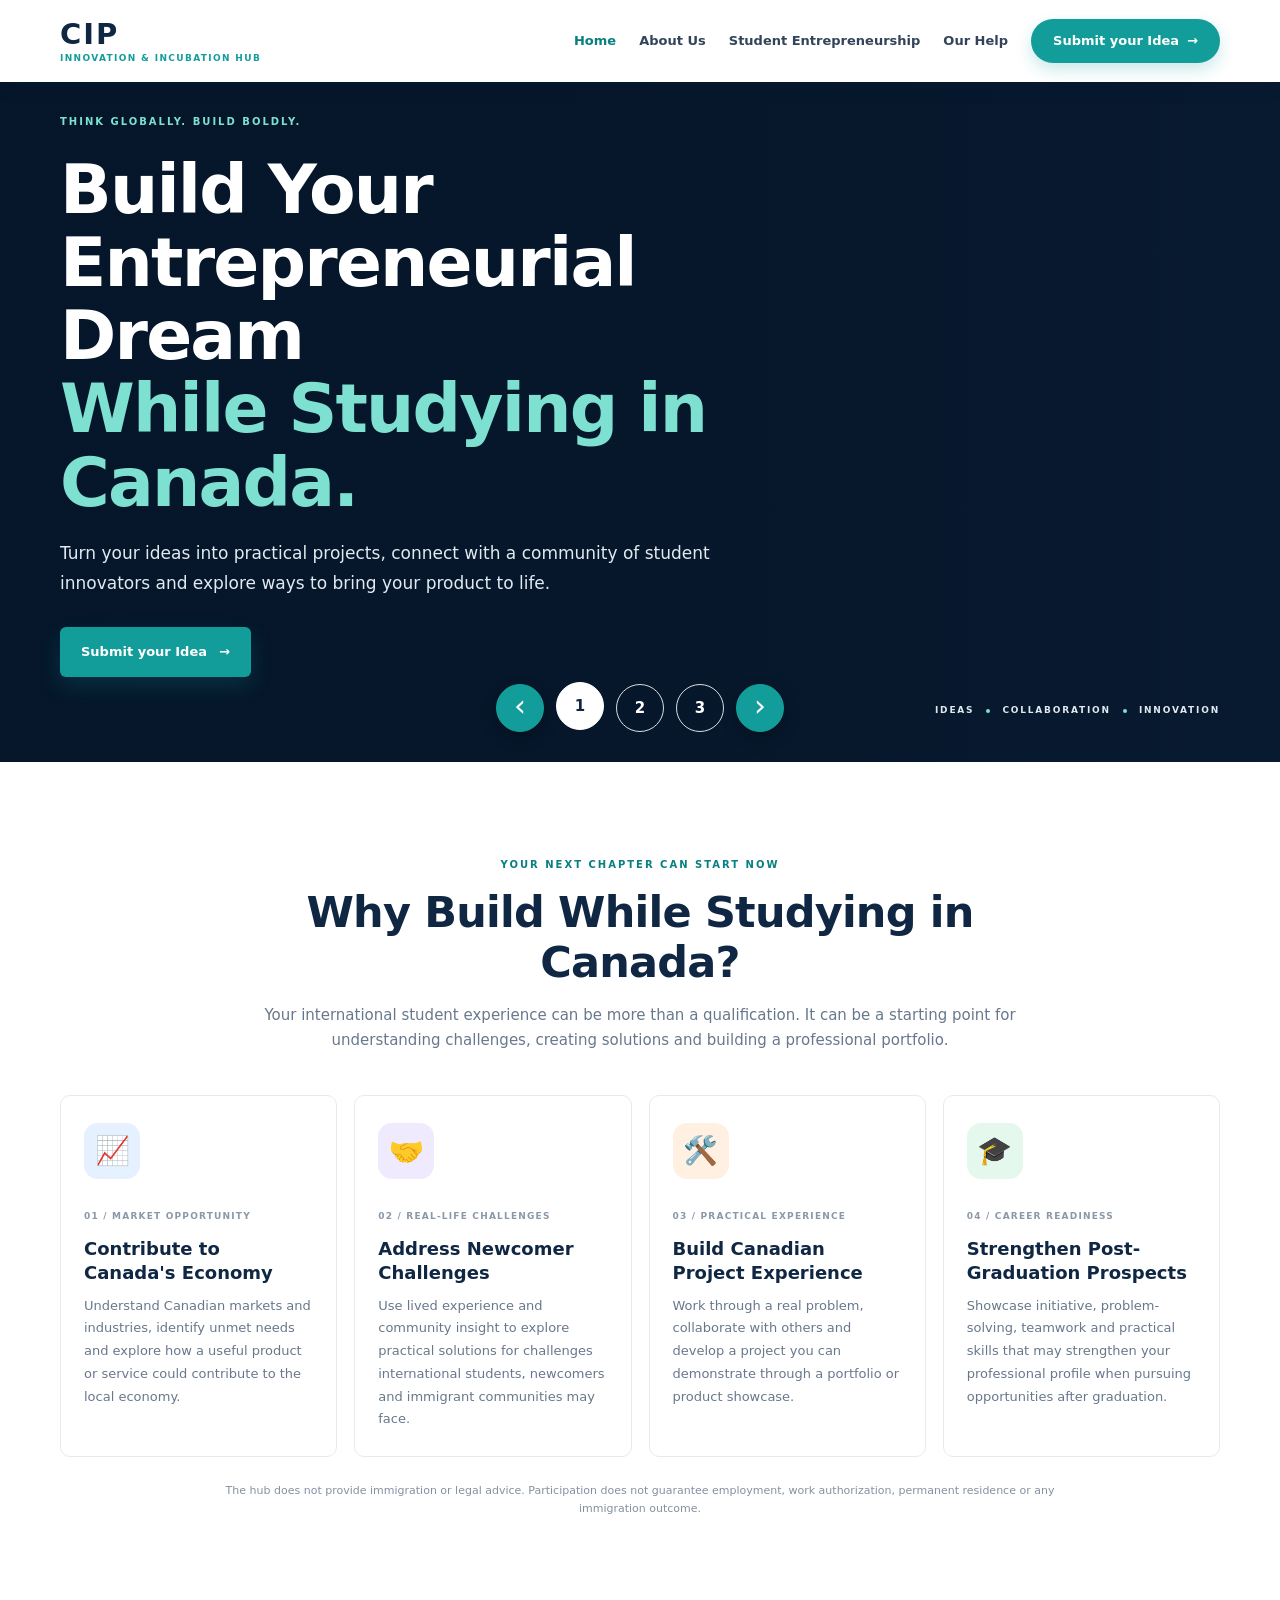
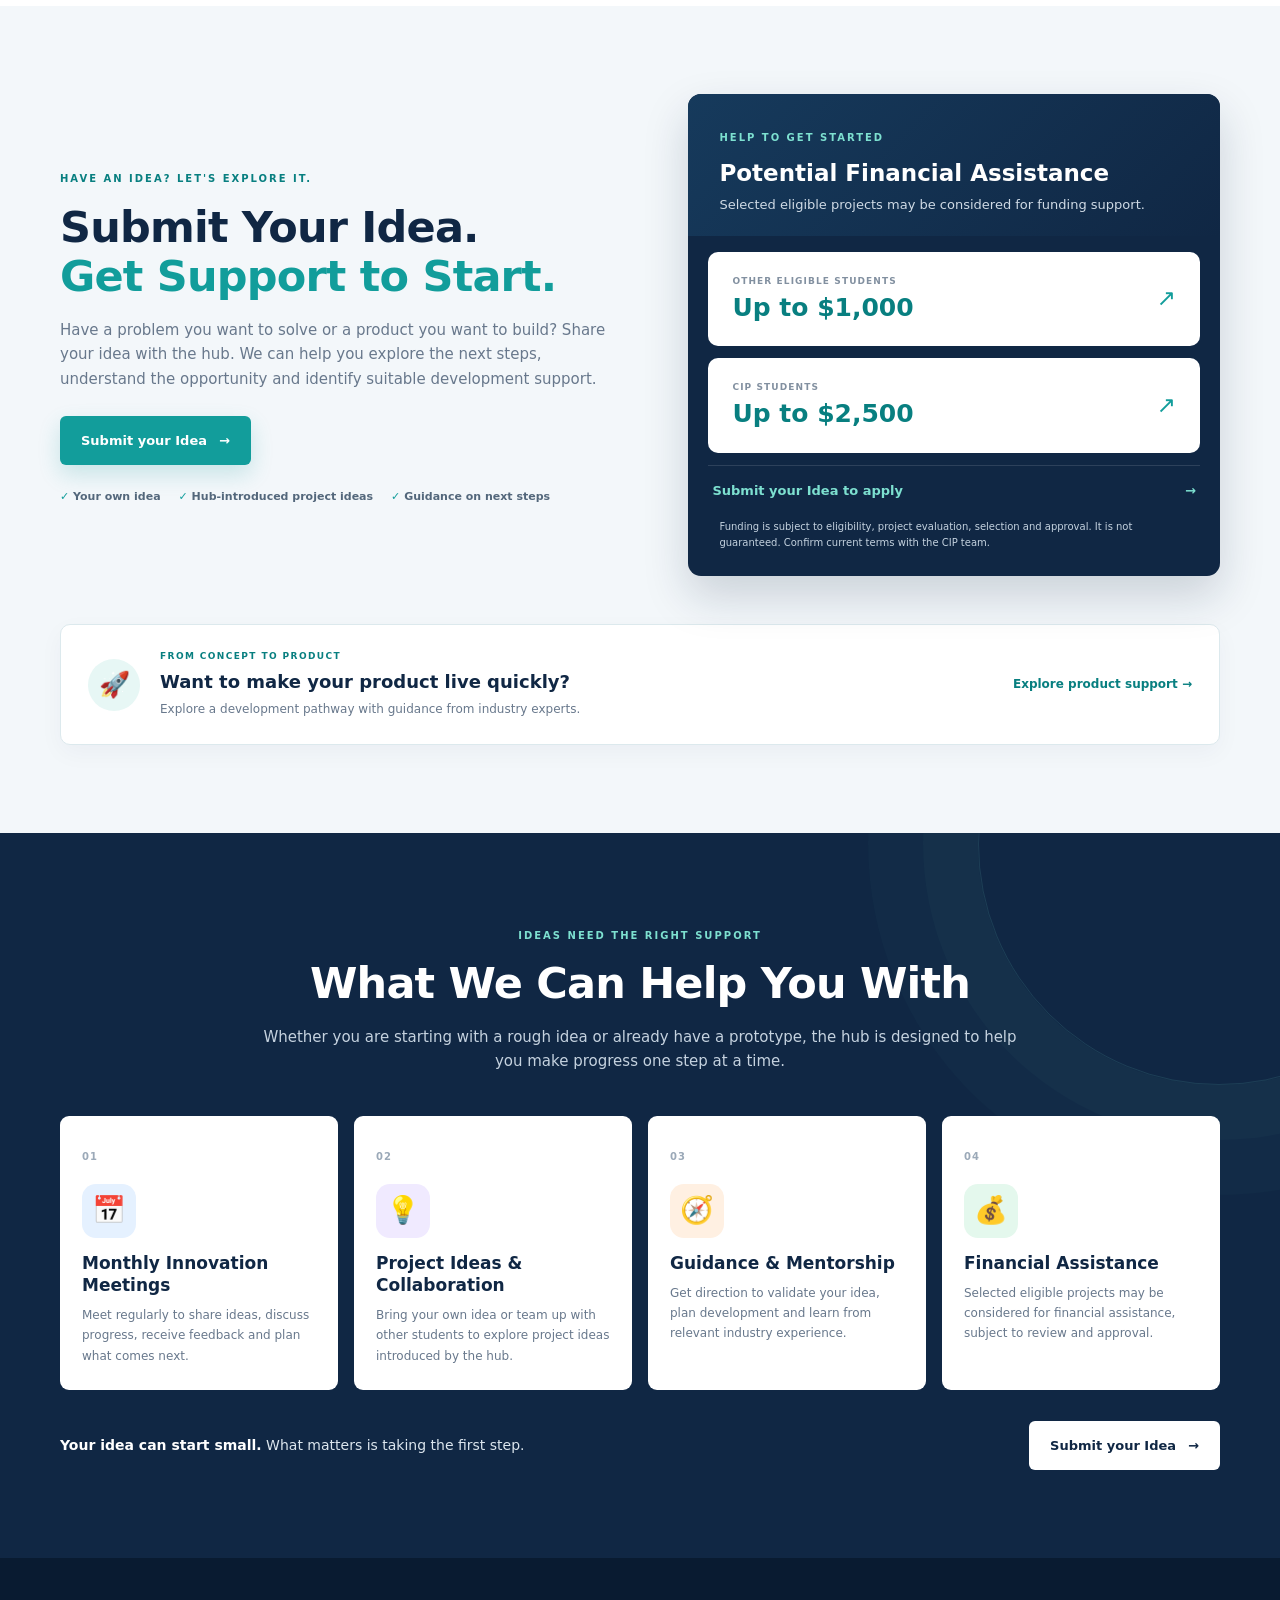
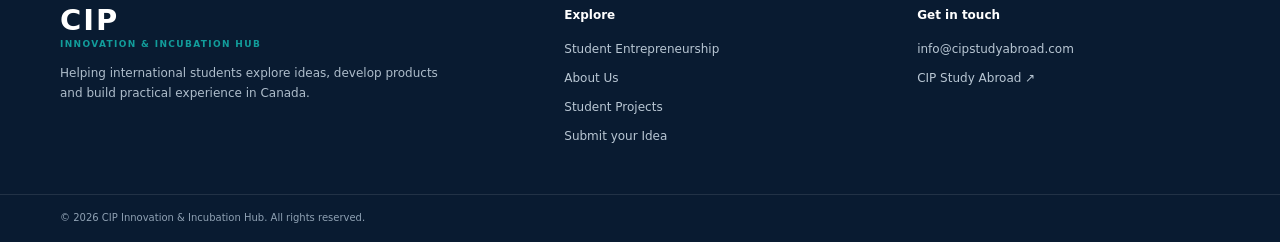
==== commit 10523bac: "New change" ====
--- a/index.html
+++ b/index.html
@@ -21,12 +21,11 @@
     <button class="menu-toggle" type="button" aria-label="Toggle navigation" aria-expanded="false">☰</button>
 
     <nav class="main-nav" aria-label="Main navigation">
-      <a href="index.html" class="active">Home</a>
-      <a href="#canada">Why Build in Canada?</a>
+      <a href="index.html" class="active" aria-current="page">Home</a>
       <a href="about.html">About Us</a>
+      <a href="#canada">Student Entrepreneurship</a>
       <a href="#support">Our Help</a>
-      <a href="projects.html">Student Projects</a>
-      <a class="nav-cta" href="get-started.html">Submit your Idea <span aria-hidden="true">→</span></a>
+      <a href="get-started.html" class="nav-cta">Submit your Idea <span aria-hidden="true">→</span></a>
     </nav>
 
   </div>
@@ -352,7 +351,7 @@
 
     <div class="footer-nav">
       <strong>Explore</strong>
-      <a href="index.html#canada">Why Build in Canada?</a>
+      <a href="index.html#canada">Student Entrepreneurship</a>
       <a href="about.html">About Us</a>
       <a href="projects.html">Student Projects</a>
       <a href="get-started.html">Submit your Idea</a>
--- a/styles.css
+++ b/styles.css
@@ -1471,4 +1471,149 @@
     animation: none !important;
   }
 
+}
+
+
+/* ABOUT PAGE — FOUNDER FEATURE */
+
+.founder-section {
+  background: linear-gradient(160deg, #102744 0%, #0b1d35 100%);
+  color: #fff;
+}
+
+.founder-head {
+  text-align: center;
+  margin-bottom: 44px;
+}
+
+.founder-avatar {
+  width: 120px;
+  height: 120px;
+  border-radius: 50%;
+  object-fit: cover;
+  display: block;
+  margin: 0 auto 20px;
+  border: 4px solid var(--teal);
+  background: #1c3554;
+}
+
+.founder-head h2 {
+  font-size: clamp(30px, 3.6vw, 44px);
+  line-height: 1.15;
+  letter-spacing: -.8px;
+  margin: 10px 0 6px;
+}
+
+.founder-id {
+  color: var(--mint);
+  font-size: 13px;
+  font-weight: 800;
+  letter-spacing: .6px;
+}
+
+.founder-layout {
+  display: grid;
+  grid-template-columns: 1fr 1fr;
+  gap: 52px;
+  align-items: start;
+}
+
+.founder-photo img {
+  width: 100%;
+  display: block;
+  border-radius: 14px;
+  box-shadow: 0 24px 50px rgba(0,0,0,.35);
+}
+
+.founder-copy > h3 {
+  font-size: 23px;
+  margin-bottom: 8px;
+}
+
+.founder-copy > p {
+  color: #cfdae5;
+  font-size: 15px;
+  margin-bottom: 22px;
+}
+
+.founder-quote {
+  border: 1px solid rgba(255,255,255,.16);
+  border-left: 4px solid var(--teal);
+  border-radius: 12px;
+  background: rgba(255,255,255,.04);
+  padding: 22px 24px;
+  color: #e6edf4;
+  font-size: 15px;
+  font-style: italic;
+  line-height: 1.85;
+  margin-bottom: 30px;
+}
+
+.founder-quote cite {
+  display: block;
+  text-align: right;
+  margin-top: 12px;
+  color: var(--mint);
+  font-style: normal;
+  font-weight: 800;
+  font-size: 14px;
+}
+
+.founder-credentials h3 {
+  display: flex;
+  align-items: center;
+  gap: 14px;
+  font-size: 20px;
+  margin-bottom: 10px;
+}
+
+.cred-icon {
+  width: 46px;
+  height: 46px;
+  flex: 0 0 46px;
+  display: grid;
+  place-items: center;
+  border-radius: 12px;
+  background: var(--teal);
+  font-size: 22px;
+}
+
+.founder-credentials ul {
+  list-style: none;
+  margin-bottom: 30px;
+}
+
+.founder-credentials li {
+  display: flex;
+  align-items: center;
+  gap: 14px;
+  padding: 12px 0;
+  border-bottom: 1px solid rgba(255,255,255,.08);
+  color: #e2eaf1;
+  font-size: 15px;
+}
+
+.founder-credentials li::before {
+  content: "✓";
+  flex: 0 0 26px;
+  height: 26px;
+  display: grid;
+  place-items: center;
+  border-radius: 50%;
+  border: 2px solid var(--mint);
+  color: var(--mint);
+  font-size: 13px;
+  font-weight: 900;
+}
+
+.team-grid-single {
+  grid-template-columns: minmax(0, 520px);
+  justify-content: center;
+}
+
+@media (max-width: 900px) {
+  .founder-layout {
+    grid-template-columns: 1fr;
+    gap: 34px;
+  }
 }
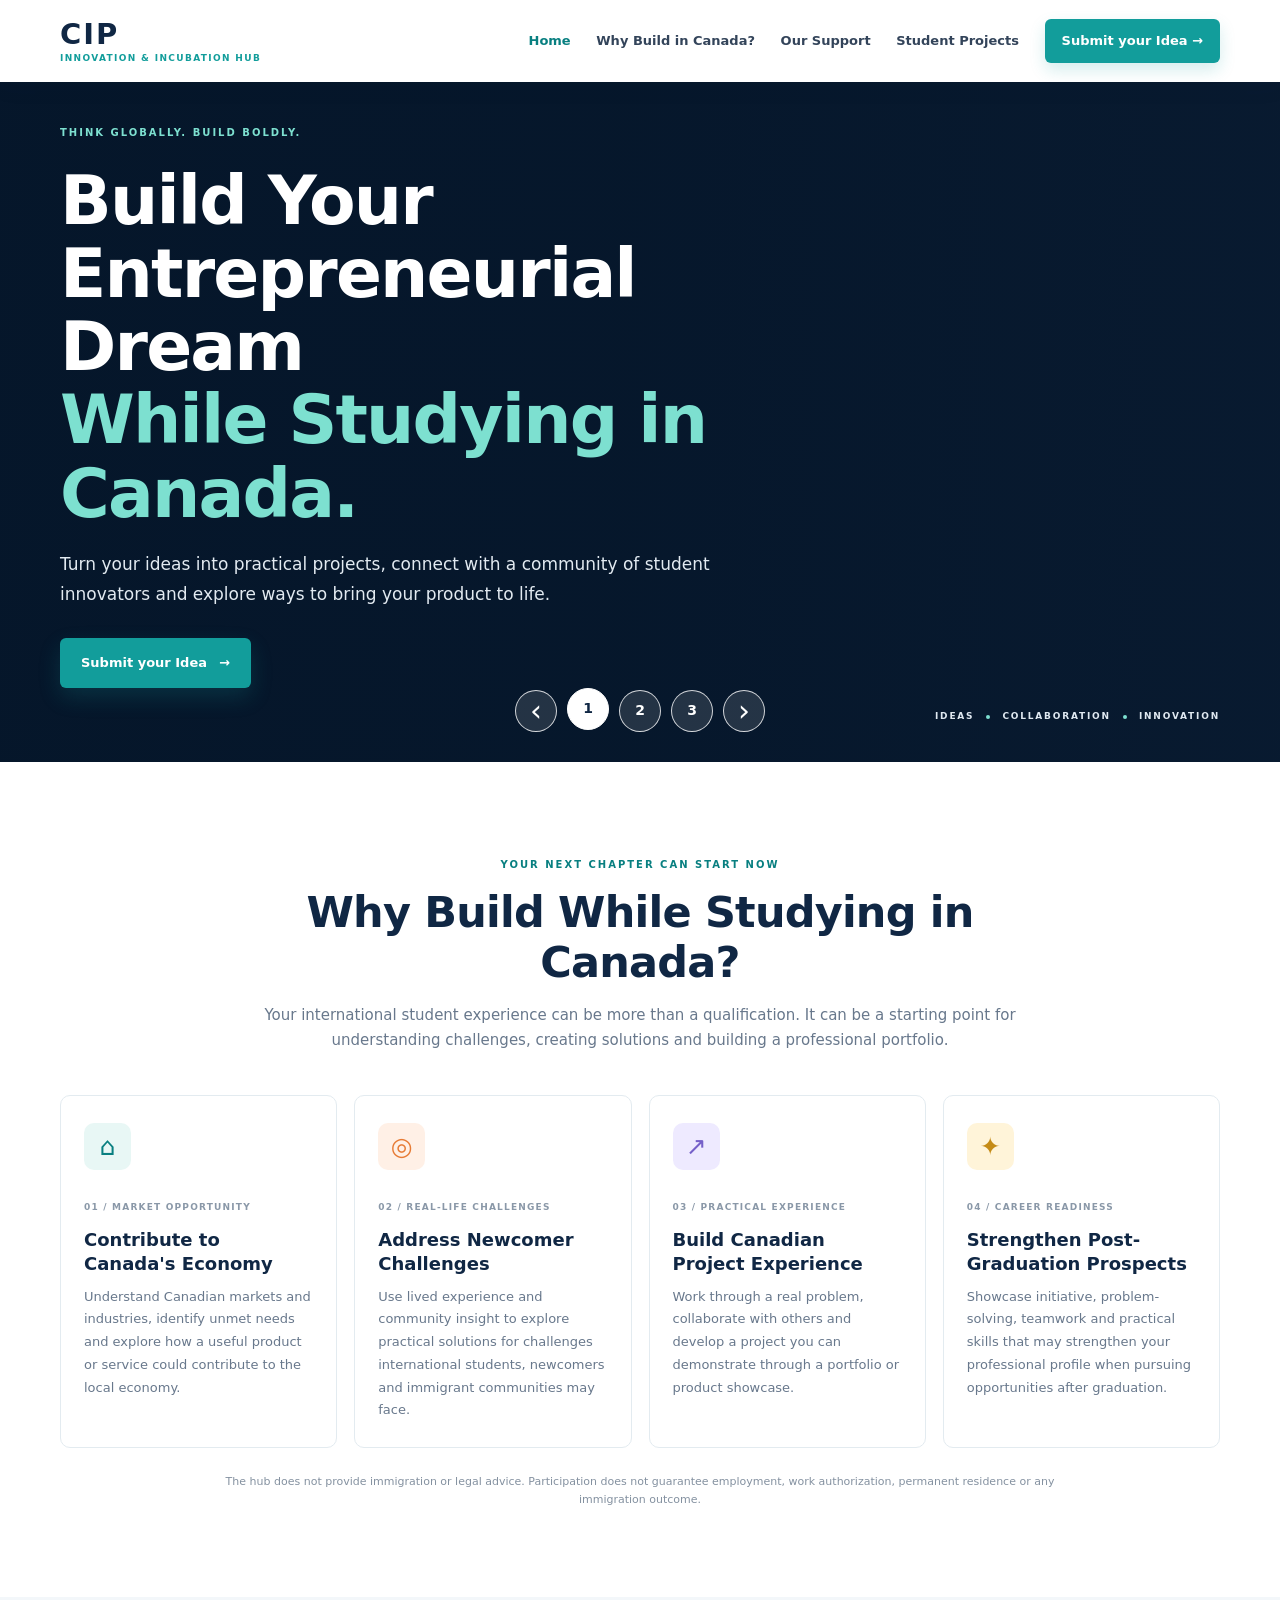
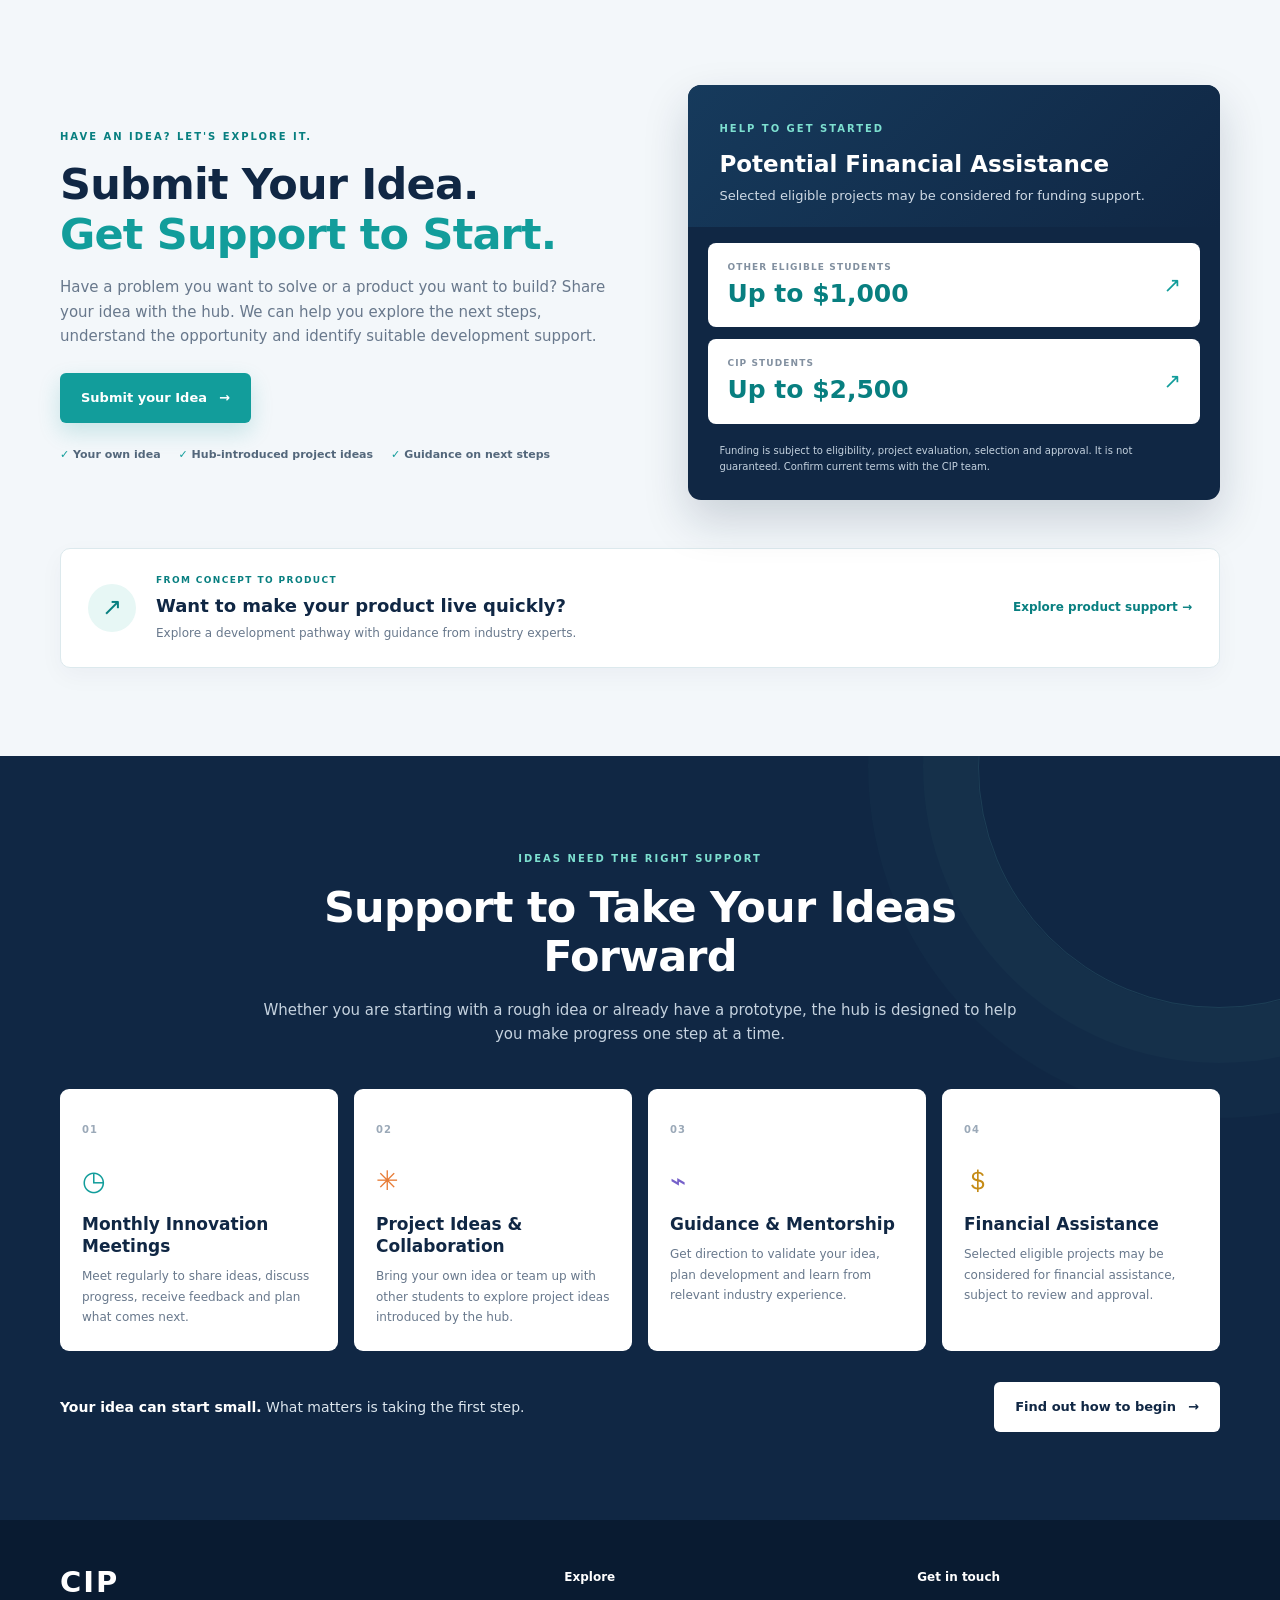
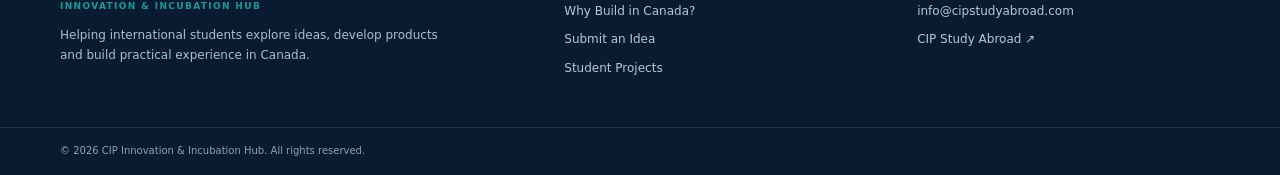
==== commit fc8a3345: "Go back" ====
--- a/index.html
+++ b/index.html
@@ -4,116 +4,171 @@
   <meta charset="UTF-8">
   <meta name="viewport" content="width=device-width, initial-scale=1">
   <meta name="description" content="Turn your ideas into practical projects while studying in Canada with the CIP Innovation & Incubation Hub.">
-  <title>CIP Innovation &amp; Incubation Hub</title>
+  <title>CIP Innovation & Incubation Hub</title>
   <link rel="stylesheet" href="styles.css">
 </head>
-
 <body>
 
 <header class="site-header">
   <div class="container nav-wrap">
-
-    <a class="brand" href="index.html" aria-label="CIP Innovation and Incubation Hub home">
+    <a class="brand" href="index.html" aria-label="CIP Innovation and Incubation Hub">
       <span class="brand-mark">CIP</span>
       <span class="brand-sub">INNOVATION &amp; INCUBATION HUB</span>
     </a>
 
-    <button class="menu-toggle" type="button" aria-label="Toggle navigation" aria-expanded="false">☰</button>
+    <button class="menu-toggle" aria-label="Toggle navigation" aria-expanded="false">☰</button>
 
     <nav class="main-nav" aria-label="Main navigation">
-      <a href="index.html" class="active" aria-current="page">Home</a>
-      <a href="about.html">About Us</a>
-      <a href="#canada">Student Entrepreneurship</a>
-      <a href="#support">Our Help</a>
-      <a href="get-started.html" class="nav-cta">Submit your Idea <span aria-hidden="true">→</span></a>
+      <a href="index.html" class="active">Home</a>
+      <a href="#canada">Why Build in Canada?</a>
+      <a href="#support">Our Support</a>
+      <a href="projects.html">Student Projects</a>
+      <a class="nav-cta" href="get-started.html">Submit your Idea <span>→</span></a>
     </nav>
-
   </div>
 </header>
 
 <main>
 
-  <!-- 1. HERO SLIDESHOW -->
-
+  <!-- 1. SLIDESHOW -->
   <section class="hero" aria-label="CIP Innovation Hub highlights">
 
     <article class="hero-slide active"
       style="--hero-image:url('https://images.unsplash.com/photo-1523240795612-9a054b0db644?auto=format&fit=crop&w=2000&q=85')">
+
       <div class="hero-overlay"></div>
+
       <div class="container hero-content">
         <span class="eyebrow eyebrow-light">THINK GLOBALLY. BUILD BOLDLY.</span>
+
         <h1>
           Build Your Entrepreneurial Dream
           <span>While Studying in Canada.</span>
         </h1>
+
         <p>
           Turn your ideas into practical projects, connect with a community
           of student innovators and explore ways to bring your product to life.
         </p>
-        <a class="btn btn-primary" href="get-started.html">Submit your Idea <span>→</span></a>
+
+        <a class="btn btn-primary" href="get-started.html">
+          Submit your Idea <span>→</span>
+        </a>
       </div>
     </article>
 
     <article class="hero-slide"
       style="--hero-image:url('https://images.unsplash.com/photo-1521737711867-e3b97375f902?auto=format&fit=crop&w=2000&q=85')">
+
       <div class="hero-overlay"></div>
+
       <div class="container hero-content">
         <span class="eyebrow eyebrow-light">YOUR GLOBAL EXPERIENCE IS AN ADVANTAGE</span>
+
         <h1>
           Bring a Global Perspective
           <span>to Canadian Opportunities.</span>
         </h1>
+
         <p>
           Understand local needs, bring ideas from your own experiences
           and explore solutions for people and communities in Canada.
         </p>
-        <a class="btn btn-primary" href="#canada">Explore the opportunity <span>→</span></a>
+
+        <a class="btn btn-primary" href="#canada">
+          Explore the opportunity <span>→</span>
+        </a>
       </div>
     </article>
 
     <article class="hero-slide"
       style="--hero-image:url('https://images.unsplash.com/photo-1517245386807-bb43f82c33c4?auto=format&fit=crop&w=2000&q=85')">
+
       <div class="hero-overlay"></div>
+
       <div class="container hero-content">
         <span class="eyebrow eyebrow-light">FROM IDEA TO REAL-WORLD PRODUCT</span>
+
         <h1>
           Make Your Idea
           <span>Something People Can Use.</span>
         </h1>
+
         <p>
           Get guidance, collaborate with others and take practical steps
           towards developing and testing your product.
         </p>
-        <a class="btn btn-primary" href="get-started.html">Submit your Idea <span>→</span></a>
+
+        <a class="btn btn-primary" href="get-started.html">
+          See how to get started <span>→</span>
+        </a>
       </div>
     </article>
 
-
-    <!-- SLIDESHOW NAVIGATION: previous / 1 2 3 / next -->
-
+    <!-- SLIDESHOW NAVIGATION -->
     <div class="hero-controls" role="group" aria-label="Slideshow navigation">
-      <button class="slide-arrow" id="prevSlide" type="button" aria-label="Previous slide">‹</button>
-      <button class="slide-dot active" type="button" data-slide="0" aria-label="Show slide 1" aria-pressed="true">1</button>
-      <button class="slide-dot" type="button" data-slide="1" aria-label="Show slide 2" aria-pressed="false">2</button>
-      <button class="slide-dot" type="button" data-slide="2" aria-label="Show slide 3" aria-pressed="false">3</button>
-      <button class="slide-arrow" id="nextSlide" type="button" aria-label="Next slide">›</button>
+
+      <button class="slide-arrow"
+        type="button"
+        id="slide-prev"
+        aria-label="Previous slide">
+        ‹
+      </button>
+
+      <button class="slide-dot active"
+        type="button"
+        data-slide="0"
+        aria-label="Show slide 1"
+        aria-pressed="true">
+        1
+      </button>
+
+      <button class="slide-dot"
+        type="button"
+        data-slide="1"
+        aria-label="Show slide 2"
+        aria-pressed="false">
+        2
+      </button>
+
+      <button class="slide-dot"
+        type="button"
+        data-slide="2"
+        aria-label="Show slide 3"
+        aria-pressed="false">
+        3
+      </button>
+
+      <button class="slide-arrow"
+        type="button"
+        id="slide-next"
+        aria-label="Next slide">
+        ›
+      </button>
+
     </div>
 
     <div class="hero-bottom">
-      <span>IDEAS</span><i></i><span>COLLABORATION</span><i></i><span>INNOVATION</span>
+      <span>IDEAS</span>
+      <i></i>
+      <span>COLLABORATION</span>
+      <i></i>
+      <span>INNOVATION</span>
     </div>
 
   </section>
 
 
-  <!-- 2. WHY BUILD IN CANADA -->
-
+  <!-- 2. WHY BUILD WHILE STUDYING IN CANADA -->
   <section class="section section-light" id="canada">
+
     <div class="container">
 
       <div class="section-heading">
         <span class="eyebrow">YOUR NEXT CHAPTER CAN START NOW</span>
+
         <h2>Why Build While Studying in Canada?</h2>
+
         <p>
           Your international student experience can be more than a qualification.
           It can be a starting point for understanding challenges, creating
@@ -124,9 +179,11 @@
       <div class="benefit-grid">
 
         <article class="benefit-card">
-          <div class="benefit-icon icon-blue"><i class="emoji" aria-hidden="true">📈</i></div>
+          <div class="benefit-icon">⌂</div>
           <span class="card-index">01 / MARKET OPPORTUNITY</span>
+
           <h3>Contribute to Canada's Economy</h3>
+
           <p>
             Understand Canadian markets and industries, identify unmet needs
             and explore how a useful product or service could contribute
@@ -135,9 +192,11 @@
         </article>
 
         <article class="benefit-card">
-          <div class="benefit-icon icon-purple"><i class="emoji" aria-hidden="true">🤝</i></div>
+          <div class="benefit-icon">◎</div>
           <span class="card-index">02 / REAL-LIFE CHALLENGES</span>
+
           <h3>Address Newcomer Challenges</h3>
+
           <p>
             Use lived experience and community insight to explore practical
             solutions for challenges international students, newcomers
@@ -146,9 +205,11 @@
         </article>
 
         <article class="benefit-card">
-          <div class="benefit-icon icon-orange"><i class="emoji" aria-hidden="true">🛠️</i></div>
+          <div class="benefit-icon">↗</div>
           <span class="card-index">03 / PRACTICAL EXPERIENCE</span>
+
           <h3>Build Canadian Project Experience</h3>
+
           <p>
             Work through a real problem, collaborate with others and develop
             a project you can demonstrate through a portfolio or product showcase.
@@ -156,9 +217,11 @@
         </article>
 
         <article class="benefit-card">
-          <div class="benefit-icon icon-green"><i class="emoji" aria-hidden="true">🎓</i></div>
+          <div class="benefit-icon">✦</div>
           <span class="card-index">04 / CAREER READINESS</span>
+
           <h3>Strengthen Post-Graduation Prospects</h3>
+
           <p>
             Showcase initiative, problem-solving, teamwork and practical skills
             that may strengthen your professional profile when pursuing
@@ -169,72 +232,95 @@
       </div>
 
       <p class="disclaimer">
-        The hub does not provide immigration or legal advice. Participation
-        does not guarantee employment, work authorization, permanent residence
-        or any immigration outcome.
+        The hub does not provide immigration or legal advice.
+        Participation does not guarantee employment, work authorization,
+        permanent residence or any immigration outcome.
       </p>
 
     </div>
   </section>
 
 
-  <!-- 3. SUBMIT YOUR IDEA AND FUNDING -->
-
+  <!-- 3. SUBMIT IDEA AND FINANCIAL ASSISTANCE -->
   <section class="section section-tint" id="submit-idea">
+
     <div class="container">
 
       <div class="idea-layout">
 
         <div class="idea-copy">
+
           <span class="eyebrow">HAVE AN IDEA? LET'S EXPLORE IT.</span>
+
           <h2>
-            Submit Your Idea.<br>
+            Submit Your Idea.
+            <br>
             <span>Get Support to Start.</span>
           </h2>
+
           <p>
             Have a problem you want to solve or a product you want to build?
             Share your idea with the hub. We can help you explore the next steps,
             understand the opportunity and identify suitable development support.
           </p>
-          <a class="btn btn-primary" href="get-started.html">Submit your Idea <span>→</span></a>
+
+          <a class="btn btn-primary" href="get-started.html">
+            Submit your Idea <span>→</span>
+          </a>
+
           <div class="mini-points">
             <span>✓ Your own idea</span>
             <span>✓ Hub-introduced project ideas</span>
             <span>✓ Guidance on next steps</span>
           </div>
+
         </div>
 
 
-        <!-- FINANCIAL ASSISTANCE: the whole card links to the Submit Idea page -->
-
-        <a class="funding-card" href="get-started.html" aria-label="Potential financial assistance – go to the Submit your Idea page">
+        <!-- FINANCIAL ASSISTANCE CARD -->
+        <aside class="funding-card">
 
           <div class="funding-top">
+
             <span class="eyebrow eyebrow-light">HELP TO GET STARTED</span>
+
             <h3>Potential Financial Assistance</h3>
-            <p>Selected eligible projects may be considered for funding support.</p>
+
+            <p>
+              Selected eligible projects may be considered for funding support.
+            </p>
+
           </div>
 
           <div class="funding-amounts">
-            <div class="funding-row">
+
+            <a class="funding-row"
+              href="get-started.html"
+              aria-label="Submit your idea and enquire about assistance for other eligible students">
+
               <div>
                 <small>OTHER ELIGIBLE STUDENTS</small>
                 <strong>Up to $1,000</strong>
               </div>
-              <span class="funding-arrow" aria-hidden="true">↗</span>
-            </div>
-            <div class="funding-row">
+
+              <span class="funding-arrow">↗</span>
+
+            </a>
+
+
+            <a class="funding-row"
+              href="get-started.html"
+              aria-label="Submit your idea and enquire about assistance for CIP students">
+
               <div>
                 <small>CIP STUDENTS</small>
                 <strong>Up to $2,500</strong>
               </div>
-              <span class="funding-arrow" aria-hidden="true">↗</span>
-            </div>
-          </div>
-
-          <div class="funding-cta">
-            <span>Submit your Idea to apply</span>
-            <b aria-hidden="true">→</b>
+
+              <span class="funding-arrow">↗</span>
+
+            </a>
+
           </div>
 
           <p class="funding-note">
@@ -243,88 +329,134 @@
             with the CIP team.
           </p>
 
-        </a>
-
-      </div>
-
-
-      <!-- PRODUCT DEVELOPMENT CALLOUT -->
-
+        </aside>
+
+      </div>
+
+
+      <!-- PRODUCT SUPPORT CALLOUT -->
       <a class="product-callout" href="get-started.html">
-        <span class="callout-icon"><i class="emoji" aria-hidden="true">🚀</i></span>
+
+        <span class="callout-icon">↗</span>
+
         <span class="callout-copy">
           <small>FROM CONCEPT TO PRODUCT</small>
+
           <strong>Want to make your product live quickly?</strong>
-          <em>Explore a development pathway with guidance from industry experts.</em>
+
+          <em>
+            Explore a development pathway with guidance from industry experts.
+          </em>
         </span>
-        <span class="callout-link">Explore product support <b>→</b></span>
+
+        <span class="callout-link">
+          Explore product support <b>→</b>
+        </span>
+
       </a>
 
     </div>
   </section>
 
 
-  <!-- 4. OUR HELP -->
-
+  <!-- 4. OUR SUPPORT -->
   <section class="section support-section" id="support">
+
     <div class="container">
 
       <div class="section-heading section-heading-dark">
+
         <span class="eyebrow eyebrow-light">IDEAS NEED THE RIGHT SUPPORT</span>
-        <h2>What We Can Help You With</h2>
+
+        <h2>Support to Take Your Ideas Forward</h2>
+
         <p>
           Whether you are starting with a rough idea or already have a prototype,
           the hub is designed to help you make progress one step at a time.
         </p>
-      </div>
+
+      </div>
+
 
       <div class="support-grid">
 
         <article class="support-item">
+
           <span class="support-number">01</span>
-          <div class="support-symbol support-blue"><i class="emoji" aria-hidden="true">📅</i></div>
+
+          <div class="support-symbol">◷</div>
+
           <h3>Monthly Innovation Meetings</h3>
+
           <p>
             Meet regularly to share ideas, discuss progress, receive feedback
             and plan what comes next.
           </p>
-        </article>
+
+        </article>
+
 
         <article class="support-item">
+
           <span class="support-number">02</span>
-          <div class="support-symbol support-purple"><i class="emoji" aria-hidden="true">💡</i></div>
+
+          <div class="support-symbol">✳</div>
+
           <h3>Project Ideas &amp; Collaboration</h3>
+
           <p>
             Bring your own idea or team up with other students to explore
             project ideas introduced by the hub.
           </p>
-        </article>
+
+        </article>
+
 
         <article class="support-item">
+
           <span class="support-number">03</span>
-          <div class="support-symbol support-orange"><i class="emoji" aria-hidden="true">🧭</i></div>
+
+          <div class="support-symbol">⌁</div>
+
           <h3>Guidance &amp; Mentorship</h3>
+
           <p>
             Get direction to validate your idea, plan development and learn
             from relevant industry experience.
           </p>
-        </article>
+
+        </article>
+
 
         <article class="support-item">
+
           <span class="support-number">04</span>
-          <div class="support-symbol support-green"><i class="emoji" aria-hidden="true">💰</i></div>
+
+          <div class="support-symbol">＄</div>
+
           <h3>Financial Assistance</h3>
+
           <p>
             Selected eligible projects may be considered for financial
             assistance, subject to review and approval.
           </p>
-        </article>
-
-      </div>
+
+        </article>
+
+      </div>
+
 
       <div class="support-footer">
-        <p><strong>Your idea can start small.</strong> What matters is taking the first step.</p>
-        <a class="btn btn-white" href="get-started.html">Submit your Idea <span>→</span></a>
+
+        <p>
+          <strong>Your idea can start small.</strong>
+          What matters is taking the first step.
+        </p>
+
+        <a class="btn btn-white" href="get-started.html">
+          Find out how to begin <span>→</span>
+        </a>
+
       </div>
 
     </div>
@@ -334,43 +466,185 @@
 
 
 <!-- FOOTER -->
-
 <footer class="site-footer">
+
   <div class="container footer-main">
 
     <div>
+
       <a class="brand brand-footer" href="index.html">
         <span class="brand-mark">CIP</span>
         <span class="brand-sub">INNOVATION &amp; INCUBATION HUB</span>
       </a>
+
       <p>
         Helping international students explore ideas, develop products
         and build practical experience in Canada.
       </p>
-    </div>
+
+    </div>
+
 
     <div class="footer-nav">
+
       <strong>Explore</strong>
-      <a href="index.html#canada">Student Entrepreneurship</a>
-      <a href="about.html">About Us</a>
+
+      <a href="#canada">Why Build in Canada?</a>
+      <a href="get-started.html">Submit an Idea</a>
       <a href="projects.html">Student Projects</a>
-      <a href="get-started.html">Submit your Idea</a>
-    </div>
+
+    </div>
+
 
     <div class="footer-nav">
+
       <strong>Get in touch</strong>
-      <a href="mailto:info@cipstudyabroad.com">info@cipstudyabroad.com</a>
-      <a href="https://www.cipstudyabroad.com/" target="_blank" rel="noopener">CIP Study Abroad ↗</a>
+
+      <a href="mailto:info@cipstudyabroad.com">
+        info@cipstudyabroad.com
+      </a>
+
+      <a href="https://www.cipstudyabroad.com/"
+        target="_blank"
+        rel="noopener">
+        CIP Study Abroad ↗
+      </a>
+
     </div>
 
   </div>
 
+
   <div class="footer-bottom">
-    <div class="container">© 2026 CIP Innovation &amp; Incubation Hub. All rights reserved.</div>
+    <div class="container">
+      © 2026 CIP Innovation &amp; Incubation Hub. All rights reserved.
+    </div>
   </div>
+
 </footer>
 
-<script src="script.js"></script>
+
+<!-- JAVASCRIPT -->
+<script>
+
+  // SLIDESHOW
+  const slides = [...document.querySelectorAll(".hero-slide")];
+  const dots = [...document.querySelectorAll(".slide-dot")];
+
+  const previousButton = document.querySelector("#slide-prev");
+  const nextButton = document.querySelector("#slide-next");
+
+  let activeSlide = 0;
+  let rotation;
+
+
+  // SHOW SELECTED SLIDE
+  function showSlide(index) {
+
+    activeSlide = (index + slides.length) % slides.length;
+
+    slides.forEach((slide, i) => {
+      slide.classList.toggle("active", i === activeSlide);
+    });
+
+    dots.forEach((dot, i) => {
+
+      dot.classList.toggle("active", i === activeSlide);
+
+      dot.setAttribute(
+        "aria-pressed",
+        String(i === activeSlide)
+      );
+
+    });
+
+  }
+
+
+  // AUTOMATIC SLIDESHOW
+  function startRotation() {
+
+    clearInterval(rotation);
+
+    if (!window.matchMedia("(prefers-reduced-motion: reduce)").matches) {
+
+      rotation = setInterval(() => {
+
+        showSlide(activeSlide + 1);
+
+      }, 6500);
+
+    }
+
+  }
+
+
+  // NUMBER BUTTONS
+  dots.forEach(dot => {
+
+    dot.addEventListener("click", () => {
+
+      showSlide(Number(dot.dataset.slide));
+
+      startRotation();
+
+    });
+
+  });
+
+
+  // PREVIOUS BUTTON
+  previousButton.addEventListener("click", () => {
+
+    showSlide(activeSlide - 1);
+
+    startRotation();
+
+  });
+
+
+  // NEXT BUTTON
+  nextButton.addEventListener("click", () => {
+
+    showSlide(activeSlide + 1);
+
+    startRotation();
+
+  });
+
+
+  // MOBILE NAVIGATION
+  const menuToggle = document.querySelector(".menu-toggle");
+  const nav = document.querySelector(".main-nav");
+
+  menuToggle.addEventListener("click", () => {
+
+    const open = nav.classList.toggle("open");
+
+    menuToggle.setAttribute("aria-expanded", String(open));
+
+  });
+
+
+  nav.querySelectorAll("a").forEach(link => {
+
+    link.addEventListener("click", () => {
+
+      nav.classList.remove("open");
+
+      menuToggle.setAttribute("aria-expanded", "false");
+
+    });
+
+  });
+
+
+  // INITIALIZE
+  showSlide(0);
+
+  startRotation();
+
+</script>
 
 </body>
 </html>
--- a/styles.css
+++ b/styles.css
@@ -1,4 +1,4 @@
-/* CIP Innovation & Incubation Hub — shared stylesheet for every page */
+/* CIP Innovation & Incubation Hub — responsive static-site styles */
 
 :root {
   --navy: #102744;
@@ -15,8 +15,7 @@
 }
 
 
-/* GLOBAL */
-
+/* GENERAL */
 * {
   box-sizing: border-box;
   margin: 0;
@@ -50,17 +49,10 @@
   margin-inline: auto;
 }
 
-/* Colour emoji icons (keeps them colourful, not monochrome) */
-.emoji {
-  font-family: "Apple Color Emoji", "Segoe UI Emoji", "Noto Color Emoji", sans-serif;
-  font-style: normal;
-  line-height: 1;
-}
-
 
 /* HEADER AND NAVIGATION */
-
 .site-header {
+  height: auto;
   min-height: 82px;
   background: rgba(255,255,255,.97);
   position: sticky;
@@ -103,7 +95,7 @@
 .main-nav {
   display: flex;
   align-items: center;
-  gap: clamp(12px, 1.8vw, 24px);
+  gap: clamp(12px, 2vw, 26px);
 }
 
 .main-nav a {
@@ -119,26 +111,17 @@
   color: var(--teal-dark);
 }
 
-/* "SUBMIT YOUR IDEA" BUTTON IN THE NAV */
-
-.main-nav a.nav-cta {
-  display: inline-flex;
-  align-items: center;
-  gap: 8px;
-  padding: 11px 22px;
+.main-nav .nav-cta {
+  padding: 11px 17px;
   background: var(--teal);
-  border-radius: 25px;
-  color: #fff;
-  font-weight: 800;
-  box-shadow: 0 7px 16px rgba(18,157,155,.22);
-  transition: background .2s, transform .2s;
-}
-
-.main-nav a.nav-cta:hover,
-.main-nav a.nav-cta.active {
+  border-radius: 6px;
+  color: #fff;
+  box-shadow: 0 7px 16px rgba(18,157,155,.18);
+}
+
+.main-nav .nav-cta:hover {
   background: var(--teal-dark);
   color: #fff;
-  transform: translateY(-1px);
 }
 
 .menu-toggle {
@@ -154,7 +137,6 @@
 
 
 /* HERO SLIDESHOW */
-
 .hero {
   height: min(680px, calc(100vh - 82px));
   min-height: 560px;
@@ -196,9 +178,11 @@
 .hero-content {
   position: relative;
   z-index: 2;
-  padding-bottom: 60px;
-}
-
+  padding-bottom: 38px;
+}
+
+
+/* TEXT */
 .eyebrow {
   display: inline-block;
   font-size: 10px;
@@ -222,10 +206,6 @@
   font-weight: 820;
 }
 
-.inner-hero h1 {
-  font-size: clamp(36px, 4.6vw, 56px);
-}
-
 .hero h1 span,
 .inner-hero h1 span {
   display: block;
@@ -233,7 +213,7 @@
 }
 
 .hero-content p,
-.inner-hero p {
+.inner-hero-content p {
   font-size: 17px;
   line-height: 1.75;
   color: #e2eaf1;
@@ -243,7 +223,6 @@
 
 
 /* BUTTONS */
-
 .btn {
   display: inline-flex;
   align-items: center;
@@ -277,8 +256,7 @@
 }
 
 
-/* SLIDESHOW NAVIGATION: ‹ 1 2 3 › */
-
+/* SLIDESHOW NAVIGATION BUTTONS */
 .hero-controls {
   position: absolute;
   z-index: 5;
@@ -287,26 +265,39 @@
   transform: translateX(-50%);
   display: flex;
   align-items: center;
-  gap: 12px;
-}
-
-.slide-dot,
+  gap: 10px;
+}
+
+.slide-dot {
+  width: 42px;
+  height: 42px;
+  border: 1px solid rgba(255,255,255,.8);
+  border-radius: 50%;
+  background: rgba(255,255,255,.12);
+  color: #fff;
+  font-size: 14px;
+  font-weight: 800;
+  cursor: pointer;
+  transition: .2s;
+}
+
 .slide-arrow {
-  width: 48px;
-  height: 48px;
-  display: grid;
-  place-items: center;
-  border: 1px solid rgba(255,255,255,.85);
+  width: 42px;
+  height: 42px;
+  border: 1px solid rgba(255,255,255,.8);
   border-radius: 50%;
-  color: #fff;
+  background: rgba(255,255,255,.12);
+  color: #fff;
+  font-size: 30px;
+  line-height: 1;
   cursor: pointer;
-  transition: background .25s, color .25s, border-color .25s, transform .25s;
-}
-
-.slide-dot {
-  background: transparent;
-  font-size: 15px;
-  font-weight: 800;
+  transition: .2s;
+}
+
+.slide-arrow:hover {
+  background: #fff;
+  color: var(--navy);
+  transform: translateY(-2px);
 }
 
 .slide-dot:hover,
@@ -317,21 +308,6 @@
   transform: translateY(-2px);
 }
 
-.slide-arrow {
-  background: var(--teal);
-  border-color: var(--teal);
-  font-size: 30px;
-  line-height: 1;
-  padding-bottom: 4px;
-  box-shadow: 0 6px 16px rgba(0,0,0,.25);
-}
-
-.slide-arrow:hover {
-  background: var(--teal-dark);
-  border-color: var(--teal-dark);
-  transform: translateY(-2px);
-}
-
 .slide-dot:focus-visible,
 .slide-arrow:focus-visible,
 .menu-toggle:focus-visible,
@@ -343,7 +319,7 @@
 .hero-bottom {
   position: absolute;
   right: max(24px, calc((100vw - 1160px)/2));
-  bottom: 44px;
+  bottom: 38px;
   display: flex;
   align-items: center;
   gap: 12px;
@@ -361,8 +337,7 @@
 }
 
 
-/* GENERAL SECTIONS */
-
+/* SECTIONS */
 .section {
   padding: 88px 0;
 }
@@ -383,7 +358,8 @@
 
 .section-heading h2,
 .idea-copy h2,
-.two-column h2 {
+.two-column h2,
+.contact-strip h2 {
   font-size: clamp(30px, 3.5vw, 43px);
   line-height: 1.15;
   letter-spacing: -.8px;
@@ -400,7 +376,6 @@
 
 
 /* BENEFIT CARDS */
-
 .benefit-grid {
   display: grid;
   grid-template-columns: repeat(4, minmax(0, 1fr));
@@ -423,20 +398,34 @@
   border-color: #b6dedd;
 }
 
+
+/* RESTORED COLOURFUL ICONS */
 .benefit-icon {
-  height: 56px;
-  width: 56px;
+  height: 47px;
+  width: 47px;
   display: grid;
   place-items: center;
-  border-radius: 14px;
-  font-size: 28px;
+  background: #e8f7f5;
+  color: var(--teal-dark);
+  border-radius: 10px;
+  font-size: 25px;
   margin-bottom: 22px;
 }
 
-.icon-blue   { background: #e5f1ff; }
-.icon-purple { background: #f0eaff; }
-.icon-orange { background: #fff0e2; }
-.icon-green  { background: #e4f8ed; }
+.benefit-card:nth-child(2) .benefit-icon {
+  background: #fff0e6;
+  color: #e77b35;
+}
+
+.benefit-card:nth-child(3) .benefit-icon {
+  background: #eeeaff;
+  color: #7560c9;
+}
+
+.benefit-card:nth-child(4) .benefit-icon {
+  background: #fff4d9;
+  color: #c58b16;
+}
 
 .card-index {
   font-size: 9px;
@@ -468,7 +457,6 @@
 
 
 /* SUBMIT IDEA SECTION */
-
 .idea-layout {
   display: grid;
   grid-template-columns: 1.03fr .97fr;
@@ -481,7 +469,8 @@
 }
 
 .idea-copy > p,
-.two-column > div > p {
+.two-column > div > p,
+.contact-strip p {
   color: var(--muted);
   font-size: 15px;
   max-width: 610px;
@@ -506,22 +495,13 @@
 }
 
 
-/* FUNDING CARD — the whole card is one link to the Submit Idea page */
-
+/* FINANCIAL ASSISTANCE */
 .funding-card {
-  display: block;
   overflow: hidden;
   border-radius: 13px;
   background: var(--navy);
   color: #fff;
   box-shadow: 0 20px 45px rgba(16,39,68,.18);
-  cursor: pointer;
-  transition: transform .25s, box-shadow .25s;
-}
-
-.funding-card:hover {
-  transform: translateY(-5px);
-  box-shadow: 0 26px 55px rgba(16,39,68,.28);
 }
 
 .funding-top {
@@ -544,15 +524,24 @@
   padding: 4px 20px 0;
 }
 
+
+/* CLICKABLE FUNDING CARDS */
 .funding-row {
   display: flex;
   justify-content: space-between;
   align-items: center;
   background: #fff;
   color: var(--navy);
-  padding: 22px 24px;
+  padding: 17px 19px;
   margin: 12px 0;
-  border-radius: 10px;
+  border-radius: 8px;
+  transition: transform .2s, box-shadow .2s;
+  cursor: pointer;
+}
+
+.funding-row:hover {
+  transform: translateY(-2px);
+  box-shadow: 0 8px 20px rgba(0,0,0,.12);
 }
 
 .funding-row small {
@@ -572,45 +561,19 @@
 }
 
 .funding-arrow {
-  font-size: 23px;
+  font-size: 21px;
   color: var(--teal);
-  transition: transform .25s;
-}
-
-.funding-card:hover .funding-arrow {
-  transform: translate(3px, -3px);
-}
-
-.funding-cta {
-  display: flex;
-  align-items: center;
-  justify-content: space-between;
-  margin: 6px 20px 0;
-  padding: 14px 4px;
-  border-top: 1px solid rgba(255,255,255,.12);
-  color: var(--mint);
-  font-size: 13px;
-  font-weight: 800;
-}
-
-.funding-cta b {
-  transition: transform .25s;
-}
-
-.funding-card:hover .funding-cta b {
-  transform: translateX(4px);
 }
 
 .funding-note {
   font-size: 10px;
   line-height: 1.6;
   color: #c4d2df;
-  padding: 4px 31px 25px;
-}
-
-
-/* PRODUCT CALLOUT */
-
+  padding: 7px 31px 25px;
+}
+
+
+/* PRODUCT SUPPORT CALLOUT */
 .product-callout {
   margin-top: 48px;
   display: flex;
@@ -630,14 +593,15 @@
 }
 
 .callout-icon {
-  height: 52px;
-  width: 52px;
-  flex: 0 0 52px;
+  height: 48px;
+  width: 48px;
+  flex: 0 0 48px;
   border-radius: 50%;
   display: grid;
   place-items: center;
   background: #e7f7f5;
-  font-size: 25px;
+  color: var(--teal-dark);
+  font-size: 24px;
 }
 
 .callout-copy {
@@ -673,8 +637,7 @@
 }
 
 
-/* OUR HELP SECTION */
-
+/* SUPPORT SECTION */
 .support-section {
   background: var(--navy);
   color: #fff;
@@ -733,20 +696,25 @@
   font-weight: 850;
 }
 
+
+/* COLOURFUL SUPPORT ICONS */
 .support-symbol {
-  width: 54px;
-  height: 54px;
-  display: grid;
-  place-items: center;
-  border-radius: 14px;
   font-size: 27px;
-  margin: 15px 0 14px;
-}
-
-.support-blue   { background: #e5f1ff; }
-.support-purple { background: #f0eaff; }
-.support-orange { background: #fff0e2; }
-.support-green  { background: #e4f8ed; }
+  color: var(--teal);
+  margin: 17px 0 10px;
+}
+
+.support-item:nth-child(2) .support-symbol {
+  color: #e77b35;
+}
+
+.support-item:nth-child(3) .support-symbol {
+  color: #7560c9;
+}
+
+.support-item:nth-child(4) .support-symbol {
+  color: #c58b16;
+}
 
 .support-item h3 {
   font-size: 17px;
@@ -782,7 +750,6 @@
 
 
 /* FOOTER */
-
 .site-footer {
   background: var(--navy-deep);
   color: #fff;
@@ -841,31 +808,27 @@
 }
 
 
-/* INNER PAGE HERO (About, Submit Idea, Projects) */
-
+/* INNER PAGES */
 .inner-hero {
   background:
     linear-gradient(90deg, rgba(5,22,42,.94), rgba(5,22,42,.66)),
     url("https://images.unsplash.com/photo-1521737711867-e3b97375f902?auto=format&fit=crop&w=2000&q=85")
     center/cover;
   color: #fff;
-  padding: 95px 0 100px;
-}
-
-.about-hero {
-  background-image:
-    linear-gradient(90deg, rgba(5,22,42,.94), rgba(5,22,42,.66)),
-    url("https://images.unsplash.com/photo-1523240795612-9a054b0db644?auto=format&fit=crop&w=2000&q=85");
-}
-
-.projects-hero {
-  background-image:
-    linear-gradient(90deg, rgba(5,22,42,.94), rgba(5,22,42,.66)),
-    url("https://images.unsplash.com/photo-1517245386807-bb43f82c33c4?auto=format&fit=crop&w=2000&q=85");
-}
-
-
-/* SUBMIT IDEA PAGE */
+  padding: 100px 0 105px;
+}
+
+.inner-hero-content {
+  position: relative;
+}
+
+.inner-hero h1 {
+  max-width: 820px;
+}
+
+.inner-hero-content p {
+  max-width: 720px;
+}
 
 .process-grid {
   display: grid;
@@ -878,12 +841,6 @@
   border: 1px solid var(--line);
   border-radius: 9px;
   background: #fff;
-  transition: transform .25s, box-shadow .25s;
-}
-
-.process-grid article:hover {
-  transform: translateY(-4px);
-  box-shadow: var(--shadow);
 }
 
 .process-grid article > span {
@@ -916,6 +873,23 @@
   align-items: center;
 }
 
+.two-column h2 {
+  max-width: 570px;
+}
+
+.body-lead {
+  font-size: 17px !important;
+  color: #344a60 !important;
+}
+
+.text-action {
+  display: inline-block;
+  margin-top: 8px;
+  color: var(--teal-dark);
+  font-size: 13px;
+  font-weight: 850;
+}
+
 .guidance-panel {
   background: var(--navy);
   border-radius: 12px;
@@ -925,7 +899,8 @@
 }
 
 .panel-icon {
-  font-size: 36px;
+  font-size: 32px;
+  color: var(--mint);
 }
 
 .guidance-panel h3 {
@@ -1000,144 +975,28 @@
   margin: 20px auto 0;
 }
 
-
-/* ABOUT PAGE — TEAM */
-
-.team-grid {
-  max-width: 1100px;
-  margin: auto;
-  display: grid;
-  grid-template-columns: repeat(2, minmax(0, 1fr));
-  gap: 26px;
-  align-items: stretch;
-}
-
-.profile-link {
-  display: block;
-  height: 100%;
-  border-radius: 14px;
-}
-
-.profile-card {
-  height: 100%;
-  background: #fff;
-  border: 1px solid var(--line);
-  border-radius: 14px;
-  padding: 34px 30px;
-  text-align: center;
-  transition: transform .25s, box-shadow .25s, border-color .25s;
-}
-
-.profile-link:hover .profile-card {
-  transform: translateY(-5px);
-  box-shadow: var(--shadow);
-  border-color: #b6dedd;
-}
-
-.profile-image {
-  width: 140px;
-  height: 140px;
-  border-radius: 50%;
-  object-fit: cover;
-  display: block;
-  margin: 0 auto 20px;
-  border: 4px solid var(--teal);
-  background: var(--pale);
-}
-
-.profile-card h2 {
-  font-size: 24px;
-  color: var(--navy);
-  margin-bottom: 4px;
-}
-
-.profile-role {
-  color: var(--teal-dark);
-  font-size: 13px;
-  font-weight: 800;
-  letter-spacing: .5px;
-  margin-bottom: 16px;
-}
-
-.profile-card h3 {
-  font-size: 16px;
-  color: var(--navy);
-  margin-bottom: 6px;
-}
-
-.profile-description {
-  color: var(--muted);
-  font-size: 14px;
-  line-height: 1.8;
-  margin-bottom: 18px;
-}
-
-.quote-box {
-  text-align: left;
-  background: var(--pale);
-  border-left: 4px solid var(--teal);
-  padding: 18px 20px;
-  border-radius: 8px;
-  margin: 10px 0 24px;
-  color: #3f5166;
-  font-style: italic;
-  font-size: 14px;
-  line-height: 1.85;
-}
-
-.quote-author {
-  color: var(--teal-dark);
-  font-weight: 800;
-  text-align: right;
-  margin-top: 10px;
-  font-style: normal;
-}
-
-.credentials {
-  text-align: left;
-}
-
-.credentials h3 {
-  font-size: 17px;
-  margin-bottom: 8px;
-}
-
-.credentials ul {
-  list-style: none;
-}
-
-.credentials li {
+.contact-strip {
   display: flex;
   align-items: center;
-  gap: 10px;
-  padding: 8px 0;
-  color: #44566b;
-  font-size: 14px;
-}
-
-.credentials li::before {
-  content: "✓";
-  flex: 0 0 22px;
-  height: 22px;
-  display: grid;
-  place-items: center;
-  border-radius: 50%;
-  background: #e8f7f5;
-  color: var(--teal-dark);
-  font-size: 12px;
-  font-weight: 900;
-}
-
-.profile-linkedin {
-  display: inline-block;
-  margin-top: 18px;
-  color: var(--teal-dark);
-  font-size: 13px;
-  font-weight: 850;
+  justify-content: space-between;
+  gap: 35px;
+}
+
+.contact-strip h2 {
+  font-size: 32px;
+}
+
+.contact-strip p {
+  margin: 0;
 }
 
 
 /* PROJECTS PAGE */
+.projects-hero {
+  background-image:
+    linear-gradient(90deg, rgba(5,22,42,.94), rgba(5,22,42,.66)),
+    url("https://images.unsplash.com/photo-1517245386807-bb43f82c33c4?auto=format&fit=crop&w=2000&q=85");
+}
 
 .project-grid {
   display: grid;
@@ -1197,7 +1056,6 @@
   letter-spacing: 1.1px;
   color: var(--teal-dark);
   font-weight: 850;
-  text-transform: uppercase;
 }
 
 .project-content h3 {
@@ -1212,10 +1070,11 @@
 }
 
 .project-status {
-  display: block;
+  display: inline-block;
   margin-top: 17px;
   padding-top: 12px;
   border-top: 1px solid var(--line);
+  width: 100%;
   font-size: 10px;
   color: #8996a4;
 }
@@ -1237,8 +1096,7 @@
 
 
 /* TABLET */
-
-@media (max-width: 1100px) {
+@media (max-width: 1050px) {
 
   .main-nav {
     gap: 13px;
@@ -1248,13 +1106,8 @@
     font-size: 12px;
   }
 
-  .main-nav a.nav-cta {
-    padding: 10px 16px;
-  }
-
   .benefit-grid,
-  .support-grid,
-  .process-grid {
+  .support-grid {
     grid-template-columns: repeat(2, minmax(0, 1fr));
   }
 
@@ -1266,9 +1119,8 @@
 }
 
 
-/* MOBILE */
-
-@media (max-width: 900px) {
+/* MOBILE NAVIGATION AND LAYOUT */
+@media (max-width: 800px) {
 
   .menu-toggle {
     display: block;
@@ -1302,11 +1154,10 @@
     font-size: 13px;
   }
 
-  .main-nav a.nav-cta {
+  .main-nav .nav-cta {
     margin-top: 12px;
-    justify-content: center;
+    text-align: center;
     border: 0;
-    padding: 12px 22px;
   }
 
   .hero {
@@ -1319,16 +1170,11 @@
   }
 
   .idea-layout,
-  .two-column,
-  .team-grid {
+  .two-column {
     grid-template-columns: 1fr;
     gap: 35px;
   }
 
-  .team-grid {
-    max-width: 560px;
-  }
-
   .callout-link {
     white-space: normal;
   }
@@ -1337,10 +1183,6 @@
     align-items: flex-start;
   }
 
-  .project-grid {
-    grid-template-columns: repeat(2, minmax(0, 1fr));
-  }
-
   .footer-main {
     grid-template-columns: 1fr 1fr;
   }
@@ -1349,15 +1191,19 @@
     grid-column: 1 / -1;
   }
 
+  .contact-strip {
+    align-items: flex-start;
+    flex-direction: column;
+  }
+
 }
 
 
 /* SMALL MOBILE */
-
 @media (max-width: 560px) {
 
   .container {
-    width: min(100% - 32px, 1160px);
+    width: min(100% - 34px, 1160px);
   }
 
   .section {
@@ -1365,39 +1211,26 @@
   }
 
   .hero {
-    min-height: 600px;
-  }
-
-  .hero h1 {
-    font-size: 40px;
+    min-height: 590px;
+  }
+
+  .hero h1,
+  .inner-hero h1 {
+    font-size: 42px;
     letter-spacing: -1.1px;
   }
 
-  .inner-hero h1 {
-    font-size: 34px;
-  }
-
   .hero-content p,
-  .inner-hero p {
+  .inner-hero-content p {
     font-size: 15px;
   }
 
   .hero-overlay {
-    background: linear-gradient(90deg, rgba(5,22,42,.92), rgba(5,22,42,.66));
-  }
-
-  .hero-controls {
-    gap: 8px;
-  }
-
-  .slide-dot,
-  .slide-arrow {
-    width: 40px;
-    height: 40px;
-  }
-
-  .slide-arrow {
-    font-size: 26px;
+    background: linear-gradient(
+      90deg,
+      rgba(5,22,42,.92),
+      rgba(5,22,42,.66)
+    );
   }
 
   .benefit-grid,
@@ -1426,11 +1259,11 @@
   }
 
   .callout-copy {
-    flex-basis: calc(100% - 72px);
+    flex-basis: calc(100% - 70px);
   }
 
   .callout-link {
-    margin-left: 72px;
+    margin-left: 68px;
   }
 
   .support-footer {
@@ -1438,10 +1271,6 @@
     flex-direction: column;
   }
 
-  .profile-card {
-    padding: 26px 20px;
-  }
-
   .footer-main {
     grid-template-columns: 1fr;
     gap: 28px;
@@ -1452,12 +1281,17 @@
   }
 
   .inner-hero {
-    padding: 70px 0;
-  }
-
-}
-
-
+    padding: 75px 0;
+  }
+
+  .contact-strip h2 {
+    font-size: 29px;
+  }
+
+}
+
+
+/* ACCESSIBILITY */
 @media (prefers-reduced-motion: reduce) {
 
   html {
@@ -1471,149 +1305,4 @@
     animation: none !important;
   }
 
-}
-
-
-/* ABOUT PAGE — FOUNDER FEATURE */
-
-.founder-section {
-  background: linear-gradient(160deg, #102744 0%, #0b1d35 100%);
-  color: #fff;
-}
-
-.founder-head {
-  text-align: center;
-  margin-bottom: 44px;
-}
-
-.founder-avatar {
-  width: 120px;
-  height: 120px;
-  border-radius: 50%;
-  object-fit: cover;
-  display: block;
-  margin: 0 auto 20px;
-  border: 4px solid var(--teal);
-  background: #1c3554;
-}
-
-.founder-head h2 {
-  font-size: clamp(30px, 3.6vw, 44px);
-  line-height: 1.15;
-  letter-spacing: -.8px;
-  margin: 10px 0 6px;
-}
-
-.founder-id {
-  color: var(--mint);
-  font-size: 13px;
-  font-weight: 800;
-  letter-spacing: .6px;
-}
-
-.founder-layout {
-  display: grid;
-  grid-template-columns: 1fr 1fr;
-  gap: 52px;
-  align-items: start;
-}
-
-.founder-photo img {
-  width: 100%;
-  display: block;
-  border-radius: 14px;
-  box-shadow: 0 24px 50px rgba(0,0,0,.35);
-}
-
-.founder-copy > h3 {
-  font-size: 23px;
-  margin-bottom: 8px;
-}
-
-.founder-copy > p {
-  color: #cfdae5;
-  font-size: 15px;
-  margin-bottom: 22px;
-}
-
-.founder-quote {
-  border: 1px solid rgba(255,255,255,.16);
-  border-left: 4px solid var(--teal);
-  border-radius: 12px;
-  background: rgba(255,255,255,.04);
-  padding: 22px 24px;
-  color: #e6edf4;
-  font-size: 15px;
-  font-style: italic;
-  line-height: 1.85;
-  margin-bottom: 30px;
-}
-
-.founder-quote cite {
-  display: block;
-  text-align: right;
-  margin-top: 12px;
-  color: var(--mint);
-  font-style: normal;
-  font-weight: 800;
-  font-size: 14px;
-}
-
-.founder-credentials h3 {
-  display: flex;
-  align-items: center;
-  gap: 14px;
-  font-size: 20px;
-  margin-bottom: 10px;
-}
-
-.cred-icon {
-  width: 46px;
-  height: 46px;
-  flex: 0 0 46px;
-  display: grid;
-  place-items: center;
-  border-radius: 12px;
-  background: var(--teal);
-  font-size: 22px;
-}
-
-.founder-credentials ul {
-  list-style: none;
-  margin-bottom: 30px;
-}
-
-.founder-credentials li {
-  display: flex;
-  align-items: center;
-  gap: 14px;
-  padding: 12px 0;
-  border-bottom: 1px solid rgba(255,255,255,.08);
-  color: #e2eaf1;
-  font-size: 15px;
-}
-
-.founder-credentials li::before {
-  content: "✓";
-  flex: 0 0 26px;
-  height: 26px;
-  display: grid;
-  place-items: center;
-  border-radius: 50%;
-  border: 2px solid var(--mint);
-  color: var(--mint);
-  font-size: 13px;
-  font-weight: 900;
-}
-
-.team-grid-single {
-  grid-template-columns: minmax(0, 520px);
-  justify-content: center;
-}
-
-@media (max-width: 900px) {
-  .founder-layout {
-    grid-template-columns: 1fr;
-    gap: 34px;
-  }
 }
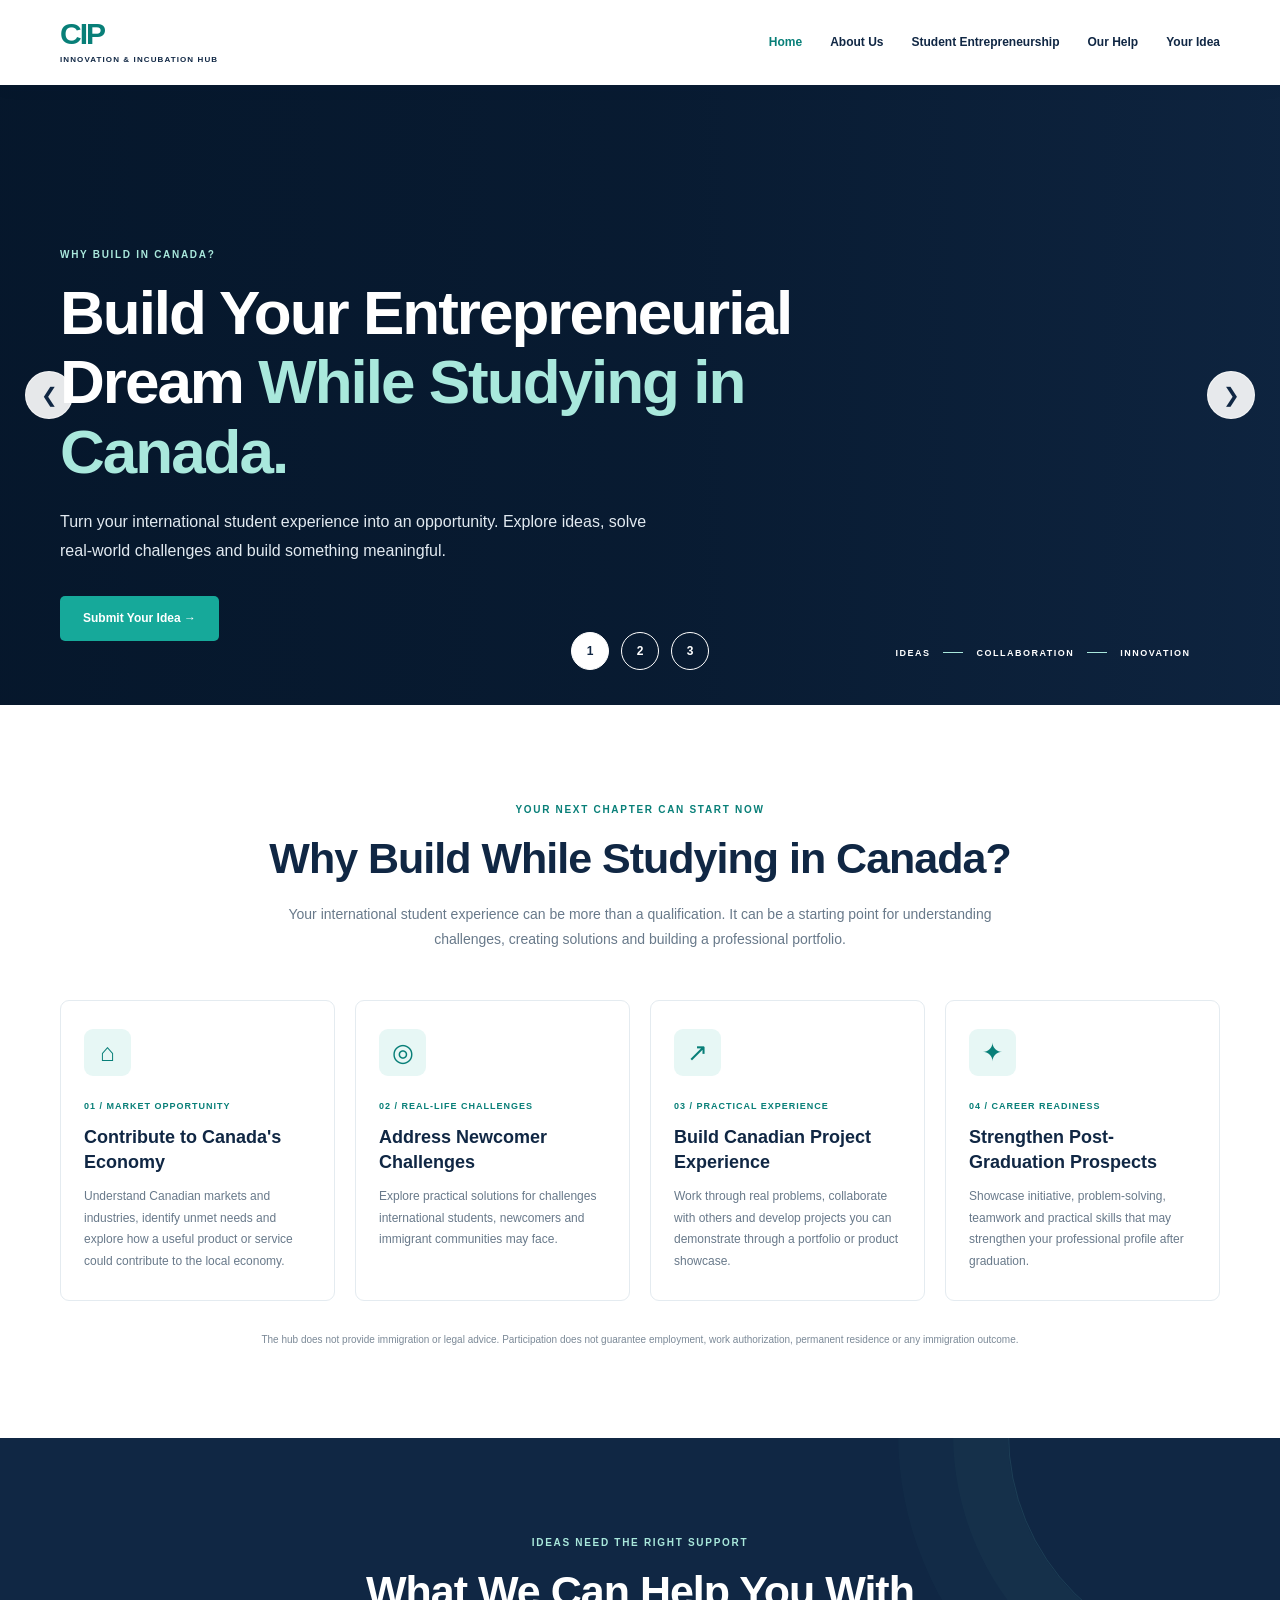
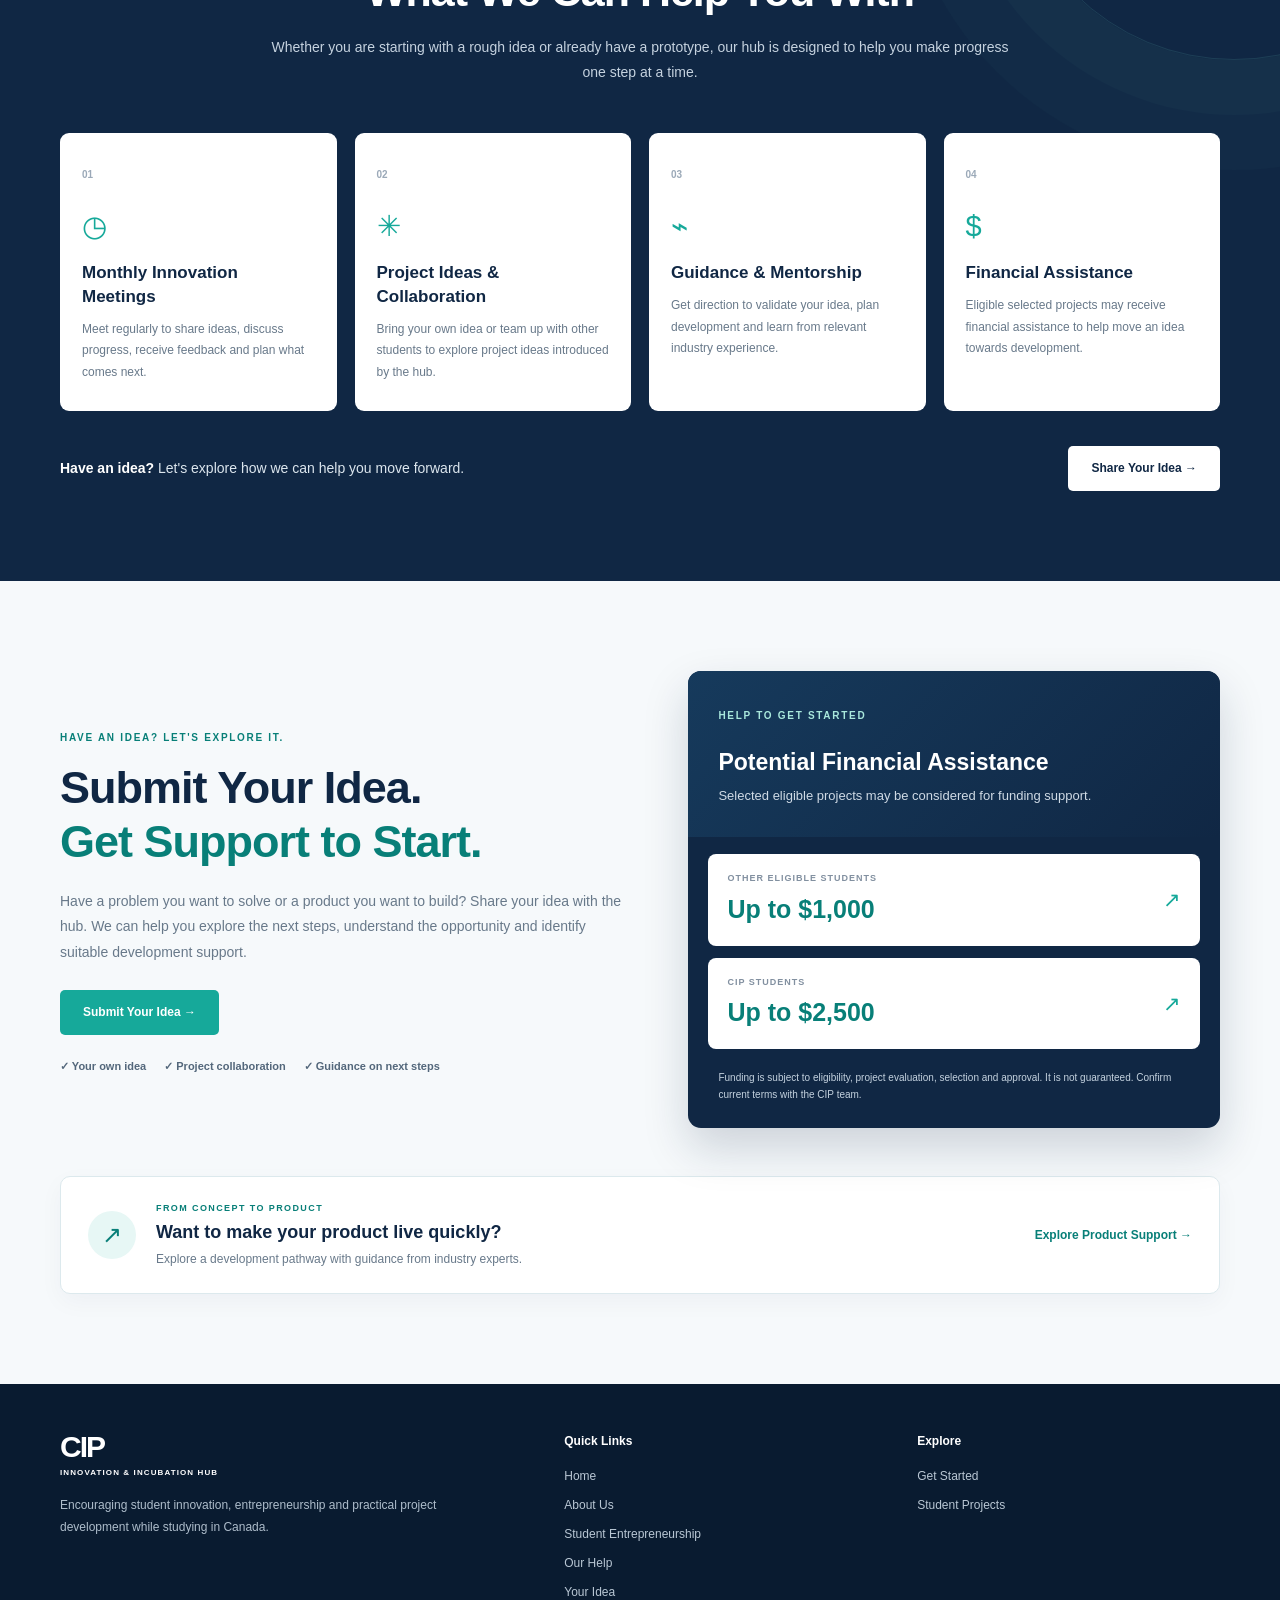
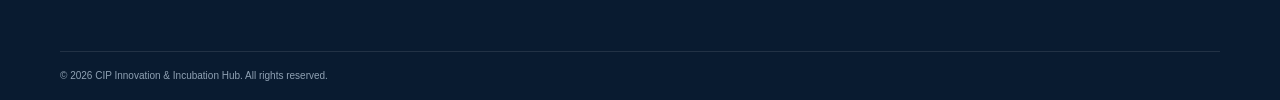
==== commit d48e1f00: "Go back" ====
--- a/index.html
+++ b/index.html
@@ -1,648 +1,750 @@
 <!DOCTYPE html>
 <html lang="en">
 <head>
-  <meta charset="UTF-8">
-  <meta name="viewport" content="width=device-width, initial-scale=1">
-  <meta name="description" content="Turn your ideas into practical projects while studying in Canada with the CIP Innovation & Incubation Hub.">
-  <title>CIP Innovation & Incubation Hub</title>
-  <link rel="stylesheet" href="styles.css">
+    <meta charset="UTF-8">
+    <meta name="viewport" content="width=device-width, initial-scale=1.0">
+
+    <meta name="description" content="CIP Innovation and Incubation Hub helps students in Canada turn ideas into real projects through mentorship, collaboration and support.">
+
+    <title>CIP Innovation & Incubation Hub</title>
+
+    <link rel="stylesheet" href="styles.css">
 </head>
+
 <body>
 
+<!-- ================= NAVIGATION ================= -->
+
 <header class="site-header">
-  <div class="container nav-wrap">
-    <a class="brand" href="index.html" aria-label="CIP Innovation and Incubation Hub">
-      <span class="brand-mark">CIP</span>
-      <span class="brand-sub">INNOVATION &amp; INCUBATION HUB</span>
-    </a>
-
-    <button class="menu-toggle" aria-label="Toggle navigation" aria-expanded="false">☰</button>
-
-    <nav class="main-nav" aria-label="Main navigation">
-      <a href="index.html" class="active">Home</a>
-      <a href="#canada">Why Build in Canada?</a>
-      <a href="#support">Our Support</a>
-      <a href="projects.html">Student Projects</a>
-      <a class="nav-cta" href="get-started.html">Submit your Idea <span>→</span></a>
-    </nav>
-  </div>
+    <div class="container nav-wrap">
+
+        <a href="index.html" class="brand">
+            <span class="brand-mark">CIP</span>
+            <span class="brand-sub">INNOVATION & INCUBATION HUB</span>
+        </a>
+
+        <button class="menu-toggle" id="menuToggle" aria-label="Toggle navigation">
+            ☰
+        </button>
+
+        <nav class="main-nav" id="mainNav">
+            <a href="index.html" class="active">Home</a>
+            <a href="about.html">About Us</a>
+            <a href="#student-entrepreneurship">Student Entrepreneurship</a>
+            <a href="#our-help">Our Help</a>
+            <a href="#your-idea">Your Idea</a>
+        </nav>
+
+    </div>
 </header>
 
+
 <main>
 
-  <!-- 1. SLIDESHOW -->
-  <section class="hero" aria-label="CIP Innovation Hub highlights">
-
+<!-- ================= SLIDESHOW ================= -->
+
+<section class="hero" aria-label="Student innovation slideshow">
+
+    <!-- Slide 1 -->
     <article class="hero-slide active"
-      style="--hero-image:url('https://images.unsplash.com/photo-1523240795612-9a054b0db644?auto=format&fit=crop&w=2000&q=85')">
-
-      <div class="hero-overlay"></div>
-
-      <div class="container hero-content">
-        <span class="eyebrow eyebrow-light">THINK GLOBALLY. BUILD BOLDLY.</span>
-
-        <h1>
-          Build Your Entrepreneurial Dream
-          <span>While Studying in Canada.</span>
-        </h1>
-
-        <p>
-          Turn your ideas into practical projects, connect with a community
-          of student innovators and explore ways to bring your product to life.
+        style="--hero-image:url('https://images.unsplash.com/photo-1523240795612-9a054b0db644?auto=format&fit=crop&w=2000&q=85')">
+
+        <div class="hero-overlay"></div>
+
+        <div class="container hero-content">
+
+            <span class="eyebrow eyebrow-light">
+                WHY BUILD IN CANADA?
+            </span>
+
+            <h1>
+                Build Your Entrepreneurial Dream
+                <span>While Studying in Canada.</span>
+            </h1>
+
+            <p>
+                Turn your international student experience into an opportunity.
+                Explore ideas, solve real-world challenges and build something meaningful.
+            </p>
+
+            <a href="#your-idea" class="btn btn-primary">
+                Submit Your Idea →
+            </a>
+
+        </div>
+    </article>
+
+
+    <!-- Slide 2 -->
+    <article class="hero-slide"
+        style="--hero-image:url('https://images.unsplash.com/photo-1521737711867-e3b97375f902?auto=format&fit=crop&w=2000&q=85')">
+
+        <div class="hero-overlay"></div>
+
+        <div class="container hero-content">
+
+            <span class="eyebrow eyebrow-light">
+                COLLABORATE AND CREATE
+            </span>
+
+            <h1>
+                Turn Your Ideas
+                <span>Into Real Projects.</span>
+            </h1>
+
+            <p>
+                Connect with other students, explore opportunities
+                and develop solutions to real-world challenges.
+            </p>
+
+            <a href="#student-entrepreneurship" class="btn btn-primary">
+                Explore Opportunities →
+            </a>
+
+        </div>
+    </article>
+
+
+    <!-- Slide 3 -->
+    <article class="hero-slide"
+        style="--hero-image:url('https://images.unsplash.com/photo-1517245386807-bb43f82c33c4?auto=format&fit=crop&w=2000&q=85')">
+
+        <div class="hero-overlay"></div>
+
+        <div class="container hero-content">
+
+            <span class="eyebrow eyebrow-light">
+                FROM IDEA TO PRODUCT
+            </span>
+
+            <h1>
+                Make Your Idea
+                <span>Something People Can Use.</span>
+            </h1>
+
+            <p>
+                Get guidance, mentorship and practical support
+                to take your ideas forward.
+            </p>
+
+            <a href="get-started.html" class="btn btn-primary">
+                Get Started →
+            </a>
+
+        </div>
+    </article>
+
+
+    <!-- Previous button -->
+    <button class="slider-arrow prev"
+        id="prevSlide"
+        aria-label="Previous slide">
+        &#10094;
+    </button>
+
+
+    <!-- Next button -->
+    <button class="slider-arrow next"
+        id="nextSlide"
+        aria-label="Next slide">
+        &#10095;
+    </button>
+
+
+    <!-- Numbered slide controls -->
+    <div class="hero-controls">
+
+        <button class="slide-dot active"
+            data-slide="0"
+            aria-label="Show slide 1">
+            1
+        </button>
+
+        <button class="slide-dot"
+            data-slide="1"
+            aria-label="Show slide 2">
+            2
+        </button>
+
+        <button class="slide-dot"
+            data-slide="2"
+            aria-label="Show slide 3">
+            3
+        </button>
+
+    </div>
+
+    <div class="hero-bottom">
+        <span>IDEAS</span>
+        <i></i>
+        <span>COLLABORATION</span>
+        <i></i>
+        <span>INNOVATION</span>
+    </div>
+
+</section>
+
+
+<!-- ================= SECTION 2: STUDENT ENTREPRENEURSHIP ================= -->
+
+<section class="section section-light" id="student-entrepreneurship">
+
+    <div class="container">
+
+        <div class="section-heading">
+
+            <span class="eyebrow">
+                YOUR NEXT CHAPTER CAN START NOW
+            </span>
+
+            <h2>Why Build While Studying in Canada?</h2>
+
+            <p>
+                Your international student experience can be more than a qualification.
+                It can be a starting point for understanding challenges,
+                creating solutions and building a professional portfolio.
+            </p>
+
+        </div>
+
+
+        <div class="benefit-grid">
+
+            <article class="benefit-card">
+
+                <div class="benefit-icon">⌂</div>
+
+                <span class="card-index">
+                    01 / MARKET OPPORTUNITY
+                </span>
+
+                <h3>Contribute to Canada's Economy</h3>
+
+                <p>
+                    Understand Canadian markets and industries,
+                    identify unmet needs and explore how a useful
+                    product or service could contribute to the local economy.
+                </p>
+
+            </article>
+
+
+            <article class="benefit-card">
+
+                <div class="benefit-icon">◎</div>
+
+                <span class="card-index">
+                    02 / REAL-LIFE CHALLENGES
+                </span>
+
+                <h3>Address Newcomer Challenges</h3>
+
+                <p>
+                    Explore practical solutions for challenges
+                    international students, newcomers and immigrant
+                    communities may face.
+                </p>
+
+            </article>
+
+
+            <article class="benefit-card">
+
+                <div class="benefit-icon">↗</div>
+
+                <span class="card-index">
+                    03 / PRACTICAL EXPERIENCE
+                </span>
+
+                <h3>Build Canadian Project Experience</h3>
+
+                <p>
+                    Work through real problems, collaborate with others
+                    and develop projects you can demonstrate through
+                    a portfolio or product showcase.
+                </p>
+
+            </article>
+
+
+            <article class="benefit-card">
+
+                <div class="benefit-icon">✦</div>
+
+                <span class="card-index">
+                    04 / CAREER READINESS
+                </span>
+
+                <h3>Strengthen Post-Graduation Prospects</h3>
+
+                <p>
+                    Showcase initiative, problem-solving, teamwork
+                    and practical skills that may strengthen your
+                    professional profile after graduation.
+                </p>
+
+            </article>
+
+        </div>
+
+
+        <p class="disclaimer">
+            The hub does not provide immigration or legal advice.
+            Participation does not guarantee employment, work authorization,
+            permanent residence or any immigration outcome.
         </p>
 
-        <a class="btn btn-primary" href="get-started.html">
-          Submit your Idea <span>→</span>
+    </div>
+
+</section>
+
+
+<!-- ================= SECTION 3: OUR HELP ================= -->
+
+<section class="section support-section" id="our-help">
+
+    <div class="container">
+
+        <div class="section-heading section-heading-dark">
+
+            <span class="eyebrow eyebrow-light">
+                IDEAS NEED THE RIGHT SUPPORT
+            </span>
+
+            <h2>What We Can Help You With</h2>
+
+            <p>
+                Whether you are starting with a rough idea or already
+                have a prototype, our hub is designed to help you
+                make progress one step at a time.
+            </p>
+
+        </div>
+
+
+        <div class="support-grid">
+
+            <article class="support-item">
+
+                <span class="support-number">01</span>
+
+                <div class="support-symbol">◷</div>
+
+                <h3>Monthly Innovation Meetings</h3>
+
+                <p>
+                    Meet regularly to share ideas, discuss progress,
+                    receive feedback and plan what comes next.
+                </p>
+
+            </article>
+
+
+            <article class="support-item">
+
+                <span class="support-number">02</span>
+
+                <div class="support-symbol">✳</div>
+
+                <h3>Project Ideas & Collaboration</h3>
+
+                <p>
+                    Bring your own idea or team up with other students
+                    to explore project ideas introduced by the hub.
+                </p>
+
+            </article>
+
+
+            <article class="support-item">
+
+                <span class="support-number">03</span>
+
+                <div class="support-symbol">⌁</div>
+
+                <h3>Guidance & Mentorship</h3>
+
+                <p>
+                    Get direction to validate your idea, plan development
+                    and learn from relevant industry experience.
+                </p>
+
+            </article>
+
+
+            <article class="support-item">
+
+                <span class="support-number">04</span>
+
+                <div class="support-symbol">$</div>
+
+                <h3>Financial Assistance</h3>
+
+                <p>
+                    Eligible selected projects may receive financial
+                    assistance to help move an idea towards development.
+                </p>
+
+            </article>
+
+        </div>
+
+
+        <div class="support-footer">
+
+            <p>
+                <strong>Have an idea?</strong>
+                Let's explore how we can help you move forward.
+            </p>
+
+            <a href="#your-idea" class="btn btn-light">
+                Share Your Idea →
+            </a>
+
+        </div>
+
+    </div>
+
+</section>
+
+
+<!-- ================= SECTION 4: YOUR IDEA ================= -->
+
+<section class="section section-tint" id="your-idea">
+
+    <div class="container">
+
+        <div class="idea-layout">
+
+            <div class="idea-copy">
+
+                <span class="eyebrow">
+                    HAVE AN IDEA? LET'S EXPLORE IT.
+                </span>
+
+                <h2>
+                    Submit Your Idea.
+                    <br>
+                    <span>Get Support to Start.</span>
+                </h2>
+
+                <p>
+                    Have a problem you want to solve or a product
+                    you want to build? Share your idea with the hub.
+                    We can help you explore the next steps,
+                    understand the opportunity and identify
+                    suitable development support.
+                </p>
+
+                <a href="get-started.html" class="btn btn-primary">
+                    Submit Your Idea →
+                </a>
+
+                <div class="mini-points">
+
+                    <span>✓ Your own idea</span>
+
+                    <span>✓ Project collaboration</span>
+
+                    <span>✓ Guidance on next steps</span>
+
+                </div>
+
+            </div>
+
+
+            <!-- Funding card -->
+
+            <aside class="funding-card">
+
+                <div class="funding-top">
+
+                    <span class="eyebrow eyebrow-light">
+                        HELP TO GET STARTED
+                    </span>
+
+                    <h3>Potential Financial Assistance</h3>
+
+                    <p>
+                        Selected eligible projects may be considered
+                        for funding support.
+                    </p>
+
+                </div>
+
+
+                <div class="funding-amounts">
+
+                    <div class="funding-row">
+
+                        <div>
+                            <small>OTHER ELIGIBLE STUDENTS</small>
+                            <strong>Up to $1,000</strong>
+                        </div>
+
+                        <span class="funding-arrow">↗</span>
+
+                    </div>
+
+
+                    <div class="funding-row">
+
+                        <div>
+                            <small>CIP STUDENTS</small>
+                            <strong>Up to $2,500</strong>
+                        </div>
+
+                        <span class="funding-arrow">↗</span>
+
+                    </div>
+
+                </div>
+
+
+                <p class="funding-note">
+                    Funding is subject to eligibility, project evaluation,
+                    selection and approval. It is not guaranteed.
+                    Confirm current terms with the CIP team.
+                </p>
+
+            </aside>
+
+        </div>
+
+
+        <!-- Product development callout -->
+
+        <a href="get-started.html" class="product-callout">
+
+            <span class="callout-icon">↗</span>
+
+            <span class="callout-copy">
+
+                <small>FROM CONCEPT TO PRODUCT</small>
+
+                <strong>
+                    Want to make your product live quickly?
+                </strong>
+
+                <em>
+                    Explore a development pathway with guidance
+                    from industry experts.
+                </em>
+
+            </span>
+
+            <span class="callout-link">
+                Explore Product Support →
+            </span>
+
         </a>
-      </div>
-    </article>
-
-    <article class="hero-slide"
-      style="--hero-image:url('https://images.unsplash.com/photo-1521737711867-e3b97375f902?auto=format&fit=crop&w=2000&q=85')">
-
-      <div class="hero-overlay"></div>
-
-      <div class="container hero-content">
-        <span class="eyebrow eyebrow-light">YOUR GLOBAL EXPERIENCE IS AN ADVANTAGE</span>
-
-        <h1>
-          Bring a Global Perspective
-          <span>to Canadian Opportunities.</span>
-        </h1>
-
-        <p>
-          Understand local needs, bring ideas from your own experiences
-          and explore solutions for people and communities in Canada.
-        </p>
-
-        <a class="btn btn-primary" href="#canada">
-          Explore the opportunity <span>→</span>
-        </a>
-      </div>
-    </article>
-
-    <article class="hero-slide"
-      style="--hero-image:url('https://images.unsplash.com/photo-1517245386807-bb43f82c33c4?auto=format&fit=crop&w=2000&q=85')">
-
-      <div class="hero-overlay"></div>
-
-      <div class="container hero-content">
-        <span class="eyebrow eyebrow-light">FROM IDEA TO REAL-WORLD PRODUCT</span>
-
-        <h1>
-          Make Your Idea
-          <span>Something People Can Use.</span>
-        </h1>
-
-        <p>
-          Get guidance, collaborate with others and take practical steps
-          towards developing and testing your product.
-        </p>
-
-        <a class="btn btn-primary" href="get-started.html">
-          See how to get started <span>→</span>
-        </a>
-      </div>
-    </article>
-
-    <!-- SLIDESHOW NAVIGATION -->
-    <div class="hero-controls" role="group" aria-label="Slideshow navigation">
-
-      <button class="slide-arrow"
-        type="button"
-        id="slide-prev"
-        aria-label="Previous slide">
-        ‹
-      </button>
-
-      <button class="slide-dot active"
-        type="button"
-        data-slide="0"
-        aria-label="Show slide 1"
-        aria-pressed="true">
-        1
-      </button>
-
-      <button class="slide-dot"
-        type="button"
-        data-slide="1"
-        aria-label="Show slide 2"
-        aria-pressed="false">
-        2
-      </button>
-
-      <button class="slide-dot"
-        type="button"
-        data-slide="2"
-        aria-label="Show slide 3"
-        aria-pressed="false">
-        3
-      </button>
-
-      <button class="slide-arrow"
-        type="button"
-        id="slide-next"
-        aria-label="Next slide">
-        ›
-      </button>
 
     </div>
 
-    <div class="hero-bottom">
-      <span>IDEAS</span>
-      <i></i>
-      <span>COLLABORATION</span>
-      <i></i>
-      <span>INNOVATION</span>
+</section>
+
+</main>
+
+
+<!-- ================= FOOTER ================= -->
+
+<footer class="site-footer">
+
+    <div class="container footer-main">
+
+        <div>
+
+            <a href="index.html" class="brand brand-footer">
+
+                <span class="brand-mark">CIP</span>
+
+                <span class="brand-sub">
+                    INNOVATION & INCUBATION HUB
+                </span>
+
+            </a>
+
+            <p>
+                Encouraging student innovation, entrepreneurship
+                and practical project development while studying in Canada.
+            </p>
+
+        </div>
+
+
+        <div class="footer-nav">
+
+            <strong>Quick Links</strong>
+
+            <a href="index.html">Home</a>
+
+            <a href="about.html">About Us</a>
+
+            <a href="#student-entrepreneurship">
+                Student Entrepreneurship
+            </a>
+
+            <a href="#our-help">Our Help</a>
+
+            <a href="#your-idea">Your Idea</a>
+
+        </div>
+
+
+        <div class="footer-nav">
+
+            <strong>Explore</strong>
+
+            <a href="get-started.html">Get Started</a>
+
+            <a href="projects.html">Student Projects</a>
+
+        </div>
+
     </div>
 
-  </section>
-
-
-  <!-- 2. WHY BUILD WHILE STUDYING IN CANADA -->
-  <section class="section section-light" id="canada">
-
-    <div class="container">
-
-      <div class="section-heading">
-        <span class="eyebrow">YOUR NEXT CHAPTER CAN START NOW</span>
-
-        <h2>Why Build While Studying in Canada?</h2>
-
-        <p>
-          Your international student experience can be more than a qualification.
-          It can be a starting point for understanding challenges, creating
-          solutions and building a professional portfolio.
-        </p>
-      </div>
-
-      <div class="benefit-grid">
-
-        <article class="benefit-card">
-          <div class="benefit-icon">⌂</div>
-          <span class="card-index">01 / MARKET OPPORTUNITY</span>
-
-          <h3>Contribute to Canada's Economy</h3>
-
-          <p>
-            Understand Canadian markets and industries, identify unmet needs
-            and explore how a useful product or service could contribute
-            to the local economy.
-          </p>
-        </article>
-
-        <article class="benefit-card">
-          <div class="benefit-icon">◎</div>
-          <span class="card-index">02 / REAL-LIFE CHALLENGES</span>
-
-          <h3>Address Newcomer Challenges</h3>
-
-          <p>
-            Use lived experience and community insight to explore practical
-            solutions for challenges international students, newcomers
-            and immigrant communities may face.
-          </p>
-        </article>
-
-        <article class="benefit-card">
-          <div class="benefit-icon">↗</div>
-          <span class="card-index">03 / PRACTICAL EXPERIENCE</span>
-
-          <h3>Build Canadian Project Experience</h3>
-
-          <p>
-            Work through a real problem, collaborate with others and develop
-            a project you can demonstrate through a portfolio or product showcase.
-          </p>
-        </article>
-
-        <article class="benefit-card">
-          <div class="benefit-icon">✦</div>
-          <span class="card-index">04 / CAREER READINESS</span>
-
-          <h3>Strengthen Post-Graduation Prospects</h3>
-
-          <p>
-            Showcase initiative, problem-solving, teamwork and practical skills
-            that may strengthen your professional profile when pursuing
-            opportunities after graduation.
-          </p>
-        </article>
-
-      </div>
-
-      <p class="disclaimer">
-        The hub does not provide immigration or legal advice.
-        Participation does not guarantee employment, work authorization,
-        permanent residence or any immigration outcome.
-      </p>
+
+    <div class="container footer-bottom">
+
+        © 2026 CIP Innovation & Incubation Hub.
+        All rights reserved.
 
     </div>
-  </section>
-
-
-  <!-- 3. SUBMIT IDEA AND FINANCIAL ASSISTANCE -->
-  <section class="section section-tint" id="submit-idea">
-
-    <div class="container">
-
-      <div class="idea-layout">
-
-        <div class="idea-copy">
-
-          <span class="eyebrow">HAVE AN IDEA? LET'S EXPLORE IT.</span>
-
-          <h2>
-            Submit Your Idea.
-            <br>
-            <span>Get Support to Start.</span>
-          </h2>
-
-          <p>
-            Have a problem you want to solve or a product you want to build?
-            Share your idea with the hub. We can help you explore the next steps,
-            understand the opportunity and identify suitable development support.
-          </p>
-
-          <a class="btn btn-primary" href="get-started.html">
-            Submit your Idea <span>→</span>
-          </a>
-
-          <div class="mini-points">
-            <span>✓ Your own idea</span>
-            <span>✓ Hub-introduced project ideas</span>
-            <span>✓ Guidance on next steps</span>
-          </div>
-
-        </div>
-
-
-        <!-- FINANCIAL ASSISTANCE CARD -->
-        <aside class="funding-card">
-
-          <div class="funding-top">
-
-            <span class="eyebrow eyebrow-light">HELP TO GET STARTED</span>
-
-            <h3>Potential Financial Assistance</h3>
-
-            <p>
-              Selected eligible projects may be considered for funding support.
-            </p>
-
-          </div>
-
-          <div class="funding-amounts">
-
-            <a class="funding-row"
-              href="get-started.html"
-              aria-label="Submit your idea and enquire about assistance for other eligible students">
-
-              <div>
-                <small>OTHER ELIGIBLE STUDENTS</small>
-                <strong>Up to $1,000</strong>
-              </div>
-
-              <span class="funding-arrow">↗</span>
-
-            </a>
-
-
-            <a class="funding-row"
-              href="get-started.html"
-              aria-label="Submit your idea and enquire about assistance for CIP students">
-
-              <div>
-                <small>CIP STUDENTS</small>
-                <strong>Up to $2,500</strong>
-              </div>
-
-              <span class="funding-arrow">↗</span>
-
-            </a>
-
-          </div>
-
-          <p class="funding-note">
-            Funding is subject to eligibility, project evaluation, selection
-            and approval. It is not guaranteed. Confirm current terms
-            with the CIP team.
-          </p>
-
-        </aside>
-
-      </div>
-
-
-      <!-- PRODUCT SUPPORT CALLOUT -->
-      <a class="product-callout" href="get-started.html">
-
-        <span class="callout-icon">↗</span>
-
-        <span class="callout-copy">
-          <small>FROM CONCEPT TO PRODUCT</small>
-
-          <strong>Want to make your product live quickly?</strong>
-
-          <em>
-            Explore a development pathway with guidance from industry experts.
-          </em>
-        </span>
-
-        <span class="callout-link">
-          Explore product support <b>→</b>
-        </span>
-
-      </a>
-
-    </div>
-  </section>
-
-
-  <!-- 4. OUR SUPPORT -->
-  <section class="section support-section" id="support">
-
-    <div class="container">
-
-      <div class="section-heading section-heading-dark">
-
-        <span class="eyebrow eyebrow-light">IDEAS NEED THE RIGHT SUPPORT</span>
-
-        <h2>Support to Take Your Ideas Forward</h2>
-
-        <p>
-          Whether you are starting with a rough idea or already have a prototype,
-          the hub is designed to help you make progress one step at a time.
-        </p>
-
-      </div>
-
-
-      <div class="support-grid">
-
-        <article class="support-item">
-
-          <span class="support-number">01</span>
-
-          <div class="support-symbol">◷</div>
-
-          <h3>Monthly Innovation Meetings</h3>
-
-          <p>
-            Meet regularly to share ideas, discuss progress, receive feedback
-            and plan what comes next.
-          </p>
-
-        </article>
-
-
-        <article class="support-item">
-
-          <span class="support-number">02</span>
-
-          <div class="support-symbol">✳</div>
-
-          <h3>Project Ideas &amp; Collaboration</h3>
-
-          <p>
-            Bring your own idea or team up with other students to explore
-            project ideas introduced by the hub.
-          </p>
-
-        </article>
-
-
-        <article class="support-item">
-
-          <span class="support-number">03</span>
-
-          <div class="support-symbol">⌁</div>
-
-          <h3>Guidance &amp; Mentorship</h3>
-
-          <p>
-            Get direction to validate your idea, plan development and learn
-            from relevant industry experience.
-          </p>
-
-        </article>
-
-
-        <article class="support-item">
-
-          <span class="support-number">04</span>
-
-          <div class="support-symbol">＄</div>
-
-          <h3>Financial Assistance</h3>
-
-          <p>
-            Selected eligible projects may be considered for financial
-            assistance, subject to review and approval.
-          </p>
-
-        </article>
-
-      </div>
-
-
-      <div class="support-footer">
-
-        <p>
-          <strong>Your idea can start small.</strong>
-          What matters is taking the first step.
-        </p>
-
-        <a class="btn btn-white" href="get-started.html">
-          Find out how to begin <span>→</span>
-        </a>
-
-      </div>
-
-    </div>
-  </section>
-
-</main>
-
-
-<!-- FOOTER -->
-<footer class="site-footer">
-
-  <div class="container footer-main">
-
-    <div>
-
-      <a class="brand brand-footer" href="index.html">
-        <span class="brand-mark">CIP</span>
-        <span class="brand-sub">INNOVATION &amp; INCUBATION HUB</span>
-      </a>
-
-      <p>
-        Helping international students explore ideas, develop products
-        and build practical experience in Canada.
-      </p>
-
-    </div>
-
-
-    <div class="footer-nav">
-
-      <strong>Explore</strong>
-
-      <a href="#canada">Why Build in Canada?</a>
-      <a href="get-started.html">Submit an Idea</a>
-      <a href="projects.html">Student Projects</a>
-
-    </div>
-
-
-    <div class="footer-nav">
-
-      <strong>Get in touch</strong>
-
-      <a href="mailto:info@cipstudyabroad.com">
-        info@cipstudyabroad.com
-      </a>
-
-      <a href="https://www.cipstudyabroad.com/"
-        target="_blank"
-        rel="noopener">
-        CIP Study Abroad ↗
-      </a>
-
-    </div>
-
-  </div>
-
-
-  <div class="footer-bottom">
-    <div class="container">
-      © 2026 CIP Innovation &amp; Incubation Hub. All rights reserved.
-    </div>
-  </div>
 
 </footer>
 
 
-<!-- JAVASCRIPT -->
+<!-- ================= JAVASCRIPT ================= -->
+
 <script>
 
-  // SLIDESHOW
-  const slides = [...document.querySelectorAll(".hero-slide")];
-  const dots = [...document.querySelectorAll(".slide-dot")];
-
-  const previousButton = document.querySelector("#slide-prev");
-  const nextButton = document.querySelector("#slide-next");
-
-  let activeSlide = 0;
-  let rotation;
-
-
-  // SHOW SELECTED SLIDE
-  function showSlide(index) {
-
-    activeSlide = (index + slides.length) % slides.length;
-
-    slides.forEach((slide, i) => {
-      slide.classList.toggle("active", i === activeSlide);
+    // SLIDESHOW
+
+    const slides = document.querySelectorAll(".hero-slide");
+
+    const dots = document.querySelectorAll(".slide-dot");
+
+    const previousButton = document.getElementById("prevSlide");
+
+    const nextButton = document.getElementById("nextSlide");
+
+    let currentSlide = 0;
+
+    let slideTimer;
+
+
+    function showSlide(index) {
+
+        slides[currentSlide].classList.remove("active");
+
+        dots[currentSlide].classList.remove("active");
+
+        currentSlide = (index + slides.length) % slides.length;
+
+        slides[currentSlide].classList.add("active");
+
+        dots[currentSlide].classList.add("active");
+
+        resetTimer();
+
+    }
+
+
+    function nextSlide() {
+
+        showSlide(currentSlide + 1);
+
+    }
+
+
+    function previousSlide() {
+
+        showSlide(currentSlide - 1);
+
+    }
+
+
+    function resetTimer() {
+
+        clearInterval(slideTimer);
+
+        slideTimer = setInterval(nextSlide, 3500);
+
+    }
+
+
+    nextButton.addEventListener("click", nextSlide);
+
+    previousButton.addEventListener("click", previousSlide);
+
+
+    dots.forEach((dot) => {
+
+        dot.addEventListener("click", () => {
+
+            const slideIndex = Number(dot.dataset.slide);
+
+            showSlide(slideIndex);
+
+        });
+
     });
 
-    dots.forEach((dot, i) => {
-
-      dot.classList.toggle("active", i === activeSlide);
-
-      dot.setAttribute(
-        "aria-pressed",
-        String(i === activeSlide)
-      );
+
+    // MOBILE NAVIGATION
+
+    const menuToggle = document.getElementById("menuToggle");
+
+    const mainNav = document.getElementById("mainNav");
+
+
+    menuToggle.addEventListener("click", () => {
+
+        mainNav.classList.toggle("open");
+
+        const isOpen = mainNav.classList.contains("open");
+
+        menuToggle.setAttribute("aria-expanded", isOpen);
 
     });
 
-  }
-
-
-  // AUTOMATIC SLIDESHOW
-  function startRotation() {
-
-    clearInterval(rotation);
-
-    if (!window.matchMedia("(prefers-reduced-motion: reduce)").matches) {
-
-      rotation = setInterval(() => {
-
-        showSlide(activeSlide + 1);
-
-      }, 6500);
-
-    }
-
-  }
-
-
-  // NUMBER BUTTONS
-  dots.forEach(dot => {
-
-    dot.addEventListener("click", () => {
-
-      showSlide(Number(dot.dataset.slide));
-
-      startRotation();
+
+    // Close mobile menu after selecting a link
+
+    document.querySelectorAll(".main-nav a").forEach((link) => {
+
+        link.addEventListener("click", () => {
+
+            mainNav.classList.remove("open");
+
+            menuToggle.setAttribute("aria-expanded", "false");
+
+        });
 
     });
 
-  });
-
-
-  // PREVIOUS BUTTON
-  previousButton.addEventListener("click", () => {
-
-    showSlide(activeSlide - 1);
-
-    startRotation();
-
-  });
-
-
-  // NEXT BUTTON
-  nextButton.addEventListener("click", () => {
-
-    showSlide(activeSlide + 1);
-
-    startRotation();
-
-  });
-
-
-  // MOBILE NAVIGATION
-  const menuToggle = document.querySelector(".menu-toggle");
-  const nav = document.querySelector(".main-nav");
-
-  menuToggle.addEventListener("click", () => {
-
-    const open = nav.classList.toggle("open");
-
-    menuToggle.setAttribute("aria-expanded", String(open));
-
-  });
-
-
-  nav.querySelectorAll("a").forEach(link => {
-
-    link.addEventListener("click", () => {
-
-      nav.classList.remove("open");
-
-      menuToggle.setAttribute("aria-expanded", "false");
+
+    // Pause automatic slideshow when the user hovers over it
+
+    const hero = document.querySelector(".hero");
+
+    hero.addEventListener("mouseenter", () => {
+
+        clearInterval(slideTimer);
 
     });
 
-  });
-
-
-  // INITIALIZE
-  showSlide(0);
-
-  startRotation();
+
+    hero.addEventListener("mouseleave", () => {
+
+        resetTimer();
+
+    });
+
+
+    // Start automatic slideshow
+
+    resetTimer();
 
 </script>
 
--- a/styles.css
+++ b/styles.css
@@ -1,1308 +1,1099 @@
-/* CIP Innovation & Incubation Hub — responsive static-site styles */
+/* ================= GLOBAL STYLES ================= */
 
 :root {
-  --navy: #102744;
-  --navy-deep: #091b31;
-  --teal: #129d9b;
-  --teal-dark: #087f80;
-  --mint: #7de0d0;
-  --ink: #1b2b40;
-  --muted: #68788c;
-  --pale: #f3f7fa;
-  --line: #e3ebf0;
-  --white: #fff;
-  --shadow: 0 18px 50px rgba(13,38,65,.10);
-}
-
-
-/* GENERAL */
+    --navy: #102744;
+    --navy-deep: #091b30;
+    --teal: #16a99a;
+    --teal-dark: #087f78;
+    --mint: #a9e8dc;
+    --ink: #192d42;
+    --muted: #68798a;
+    --light: #f6f9fb;
+    --line: #e4ebf0;
+    --white: #ffffff;
+    --shadow: 0 12px 35px rgba(10, 31, 53, 0.08);
+}
+
 * {
-  box-sizing: border-box;
-  margin: 0;
-  padding: 0;
+    margin: 0;
+    padding: 0;
+    box-sizing: border-box;
 }
 
 html {
-  scroll-behavior: smooth;
-  scroll-padding-top: 90px;
+    scroll-behavior: smooth;
 }
 
 body {
-  font-family: Inter, ui-sans-serif, system-ui, -apple-system,
-    "Segoe UI", Arial, sans-serif;
-  color: var(--ink);
-  line-height: 1.65;
-  background: #fff;
+    font-family: Arial, Helvetica, sans-serif;
+    color: var(--ink);
+    line-height: 1.6;
+    background: #ffffff;
 }
 
 a {
-  text-decoration: none;
-  color: inherit;
+    text-decoration: none;
+    color: inherit;
 }
 
 button {
-  font: inherit;
+    font-family: inherit;
 }
 
 .container {
-  width: min(1160px, calc(100% - 48px));
-  margin-inline: auto;
-}
-
-
-/* HEADER AND NAVIGATION */
+    width: min(1160px, calc(100% - 48px));
+    margin: auto;
+}
+
+
+/* ================= NAVIGATION ================= */
+
 .site-header {
-  height: auto;
-  min-height: 82px;
-  background: rgba(255,255,255,.97);
-  position: sticky;
-  top: 0;
-  z-index: 100;
-  box-shadow: 0 4px 22px rgba(10,31,53,.07);
-  backdrop-filter: blur(12px);
+    width: 100%;
+    background: #ffffff;
+    position: sticky;
+    top: 0;
+    z-index: 1000;
+    box-shadow: 0 3px 15px rgba(10, 31, 53, 0.06);
 }
 
 .nav-wrap {
-  min-height: 82px;
-  display: flex;
-  align-items: center;
-  justify-content: space-between;
-  gap: 24px;
+    min-height: 85px;
+    display: flex;
+    justify-content: space-between;
+    align-items: center;
+    gap: 30px;
 }
 
 .brand {
-  display: flex;
-  flex-direction: column;
-  line-height: 1;
-  flex-shrink: 0;
-  color: var(--navy);
+    display: flex;
+    flex-direction: column;
+    align-items: flex-start;
+    color: var(--navy);
+    flex-shrink: 0;
 }
 
 .brand-mark {
-  font-size: 29px;
-  font-weight: 850;
-  letter-spacing: 2px;
+    font-size: 30px;
+    font-weight: 900;
+    line-height: 1;
+    color: var(--teal-dark);
+    letter-spacing: -2px;
 }
 
 .brand-sub {
-  font-size: 9px;
-  letter-spacing: 1.35px;
-  font-weight: 850;
-  color: var(--teal);
-  margin-top: 5px;
+    font-size: 8px;
+    font-weight: 800;
+    letter-spacing: 1.1px;
+    margin-top: 5px;
 }
 
 .main-nav {
-  display: flex;
-  align-items: center;
-  gap: clamp(12px, 2vw, 26px);
+    display: flex;
+    align-items: center;
+    gap: 28px;
 }
 
 .main-nav a {
-  font-size: 13px;
-  font-weight: 700;
-  color: #33445a;
-  white-space: nowrap;
-  transition: color .2s;
+    font-size: 12px;
+    font-weight: 700;
+    color: var(--navy);
+    transition: color 0.2s;
 }
 
 .main-nav a:hover,
 .main-nav a.active {
-  color: var(--teal-dark);
-}
-
-.main-nav .nav-cta {
-  padding: 11px 17px;
-  background: var(--teal);
-  border-radius: 6px;
-  color: #fff;
-  box-shadow: 0 7px 16px rgba(18,157,155,.18);
-}
-
-.main-nav .nav-cta:hover {
-  background: var(--teal-dark);
-  color: #fff;
+    color: var(--teal-dark);
 }
 
 .menu-toggle {
-  display: none;
-  border: 1px solid var(--line);
-  background: #fff;
-  border-radius: 7px;
-  padding: 8px 11px;
-  color: var(--navy);
-  font-size: 20px;
-  cursor: pointer;
-}
-
-
-/* HERO SLIDESHOW */
+    display: none;
+    background: none;
+    border: none;
+    font-size: 27px;
+    color: var(--navy);
+    cursor: pointer;
+}
+
+
+/* ================= BUTTONS ================= */
+
+.btn {
+    display: inline-flex;
+    align-items: center;
+    justify-content: center;
+    padding: 13px 23px;
+    border-radius: 5px;
+    font-size: 12px;
+    font-weight: 800;
+    transition: 0.25s;
+    cursor: pointer;
+}
+
+.btn-primary {
+    background: var(--teal);
+    color: #ffffff;
+}
+
+.btn-primary:hover {
+    background: var(--teal-dark);
+    transform: translateY(-2px);
+}
+
+.btn-light {
+    background: #ffffff;
+    color: var(--navy);
+}
+
+.btn-light:hover {
+    background: var(--mint);
+}
+
+
+/* ================= HERO SLIDESHOW ================= */
+
 .hero {
-  height: min(680px, calc(100vh - 82px));
-  min-height: 560px;
-  position: relative;
-  overflow: hidden;
-  background: var(--navy-deep);
-  color: #fff;
+    height: 620px;
+    min-height: 550px;
+    position: relative;
+    overflow: hidden;
+    background: var(--navy);
 }
 
 .hero-slide {
-  position: absolute;
-  inset: 0;
-  display: flex;
-  align-items: center;
-  background-image: var(--hero-image);
-  background-size: cover;
-  background-position: center;
-  opacity: 0;
-  visibility: hidden;
-  transition: opacity .75s ease, visibility .75s ease;
+    position: absolute;
+    inset: 0;
+    opacity: 0;
+    visibility: hidden;
+    transition: opacity 0.7s ease;
+    background-image: var(--hero-image);
+    background-size: cover;
+    background-position: center;
 }
 
 .hero-slide.active {
-  opacity: 1;
-  visibility: visible;
+    opacity: 1;
+    visibility: visible;
+    z-index: 1;
 }
 
 .hero-overlay {
-  position: absolute;
-  inset: 0;
-  background: linear-gradient(
-    90deg,
-    rgba(5,22,42,.94) 0%,
-    rgba(5,22,42,.78) 48%,
-    rgba(5,22,42,.18) 100%
-  );
+    position: absolute;
+    inset: 0;
+    background: linear-gradient(
+        90deg,
+        rgba(5, 22, 42, 0.93),
+        rgba(5, 22, 42, 0.72),
+        rgba(5, 22, 42, 0.20)
+    );
 }
 
 .hero-content {
-  position: relative;
-  z-index: 2;
-  padding-bottom: 38px;
-}
-
-
-/* TEXT */
+    position: relative;
+    z-index: 2;
+    padding-top: 155px;
+    color: #ffffff;
+}
+
 .eyebrow {
-  display: inline-block;
-  font-size: 10px;
-  letter-spacing: 2px;
-  font-weight: 850;
-  color: var(--teal-dark);
-  text-transform: uppercase;
+    display: inline-block;
+    color: var(--teal-dark);
+    font-size: 10px;
+    font-weight: 900;
+    letter-spacing: 1.7px;
+    margin-bottom: 15px;
 }
 
 .eyebrow-light {
-  color: var(--mint);
-}
-
-.hero h1,
-.inner-hero h1 {
-  font-size: clamp(42px, 5.3vw, 68px);
-  line-height: 1.08;
-  letter-spacing: -1.8px;
-  max-width: 790px;
-  margin: 19px 0 20px;
-  font-weight: 820;
-}
-
-.hero h1 span,
-.inner-hero h1 span {
-  display: block;
-  color: var(--mint);
-}
-
-.hero-content p,
-.inner-hero-content p {
-  font-size: 17px;
-  line-height: 1.75;
-  color: #e2eaf1;
-  max-width: 650px;
-  margin-bottom: 29px;
-}
-
-
-/* BUTTONS */
-.btn {
-  display: inline-flex;
-  align-items: center;
-  justify-content: center;
-  gap: 12px;
-  border: 0;
-  border-radius: 6px;
-  padding: 14px 21px;
-  font-size: 13px;
-  font-weight: 800;
-  transition: transform .2s, background .2s, box-shadow .2s;
-}
-
-.btn:hover {
-  transform: translateY(-2px);
-}
-
-.btn-primary {
-  background: var(--teal);
-  color: #fff;
-  box-shadow: 0 9px 22px rgba(18,157,155,.2);
-}
-
-.btn-primary:hover {
-  background: var(--teal-dark);
-}
-
-.btn-white {
-  background: #fff;
-  color: var(--navy);
-}
-
-
-/* SLIDESHOW NAVIGATION BUTTONS */
+    color: var(--mint);
+}
+
+.hero h1 {
+    max-width: 760px;
+    font-size: clamp(42px, 5vw, 62px);
+    font-weight: 850;
+    line-height: 1.12;
+    letter-spacing: -2px;
+    margin-bottom: 22px;
+}
+
+.hero h1 span {
+    color: var(--mint);
+}
+
+.hero-content p {
+    max-width: 620px;
+    font-size: 16px;
+    line-height: 1.8;
+    color: #e2eaf1;
+    margin-bottom: 30px;
+}
+
+
+/* LEFT AND RIGHT ARROWS */
+
+.slider-arrow {
+    position: absolute;
+    top: 50%;
+    transform: translateY(-50%);
+    z-index: 10;
+
+    width: 48px;
+    height: 48px;
+
+    border: 1px solid rgba(255, 255, 255, 0.6);
+    border-radius: 50%;
+
+    background: rgba(255, 255, 255, 0.9);
+    color: var(--navy);
+
+    font-size: 20px;
+    cursor: pointer;
+
+    transition: 0.2s;
+}
+
+.slider-arrow:hover {
+    background: var(--teal);
+    color: white;
+    border-color: var(--teal);
+}
+
+.slider-arrow.prev {
+    left: 25px;
+}
+
+.slider-arrow.next {
+    right: 25px;
+}
+
+
+/* SLIDE NUMBERS */
+
 .hero-controls {
-  position: absolute;
-  z-index: 5;
-  bottom: 30px;
-  left: 50%;
-  transform: translateX(-50%);
-  display: flex;
-  align-items: center;
-  gap: 10px;
+    position: absolute;
+    bottom: 35px;
+    left: 50%;
+    transform: translateX(-50%);
+    z-index: 10;
+
+    display: flex;
+    gap: 12px;
 }
 
 .slide-dot {
-  width: 42px;
-  height: 42px;
-  border: 1px solid rgba(255,255,255,.8);
-  border-radius: 50%;
-  background: rgba(255,255,255,.12);
-  color: #fff;
-  font-size: 14px;
-  font-weight: 800;
-  cursor: pointer;
-  transition: .2s;
-}
-
-.slide-arrow {
-  width: 42px;
-  height: 42px;
-  border: 1px solid rgba(255,255,255,.8);
-  border-radius: 50%;
-  background: rgba(255,255,255,.12);
-  color: #fff;
-  font-size: 30px;
-  line-height: 1;
-  cursor: pointer;
-  transition: .2s;
-}
-
-.slide-arrow:hover {
-  background: #fff;
-  color: var(--navy);
-  transform: translateY(-2px);
+    width: 38px;
+    height: 38px;
+
+    border-radius: 50%;
+    border: 1px solid #ffffff;
+
+    background: transparent;
+    color: #ffffff;
+
+    font-size: 12px;
+    font-weight: 800;
+
+    cursor: pointer;
+    transition: 0.2s;
 }
 
 .slide-dot:hover,
 .slide-dot.active {
-  background: #fff;
-  border-color: #fff;
-  color: var(--navy);
-  transform: translateY(-2px);
-}
-
-.slide-dot:focus-visible,
-.slide-arrow:focus-visible,
-.menu-toggle:focus-visible,
-a:focus-visible {
-  outline: 3px solid var(--mint);
-  outline-offset: 3px;
-}
+    background: #ffffff;
+    color: var(--navy);
+}
+
+
+/* HERO BOTTOM TEXT */
 
 .hero-bottom {
-  position: absolute;
-  right: max(24px, calc((100vw - 1160px)/2));
-  bottom: 38px;
-  display: flex;
-  align-items: center;
-  gap: 12px;
-  color: #e0e9f1;
-  font-size: 9px;
-  letter-spacing: 1.8px;
-  font-weight: 800;
+    position: absolute;
+    bottom: 45px;
+    right: 7%;
+    z-index: 5;
+
+    display: flex;
+    align-items: center;
+    gap: 13px;
+
+    font-size: 9px;
+    font-weight: 800;
+    letter-spacing: 1.5px;
+    color: #ffffff;
 }
 
 .hero-bottom i {
-  height: 4px;
-  width: 4px;
-  background: var(--mint);
-  border-radius: 50%;
-}
-
-
-/* SECTIONS */
+    width: 20px;
+    height: 1px;
+    background: var(--mint);
+}
+
+
+/* ================= GENERAL SECTIONS ================= */
+
 .section {
-  padding: 88px 0;
+    padding: 90px 0;
 }
 
 .section-light {
-  background: #fff;
+    background: #ffffff;
 }
 
 .section-tint {
-  background: var(--pale);
+    background: var(--light);
 }
 
 .section-heading {
-  max-width: 790px;
-  margin: 0 auto 42px;
-  text-align: center;
-}
-
-.section-heading h2,
-.idea-copy h2,
-.two-column h2,
-.contact-strip h2 {
-  font-size: clamp(30px, 3.5vw, 43px);
-  line-height: 1.15;
-  letter-spacing: -.8px;
-  color: var(--navy);
-  margin: 12px 0 16px;
+    max-width: 760px;
+    text-align: center;
+    margin: 0 auto 48px;
+}
+
+.section-heading h2 {
+    font-size: clamp(30px, 4vw, 43px);
+    line-height: 1.2;
+    color: var(--navy);
+    letter-spacing: -1px;
+    margin-bottom: 17px;
 }
 
 .section-heading p {
-  font-size: 15px;
-  color: var(--muted);
-  max-width: 760px;
-  margin: auto;
-}
-
-
-/* BENEFIT CARDS */
+    font-size: 14px;
+    color: var(--muted);
+    line-height: 1.8;
+}
+
+
+/* ================= BENEFIT CARDS ================= */
+
 .benefit-grid {
-  display: grid;
-  grid-template-columns: repeat(4, minmax(0, 1fr));
-  gap: 17px;
+    display: grid;
+    grid-template-columns: repeat(4, 1fr);
+    gap: 20px;
 }
 
 .benefit-card {
-  position: relative;
-  padding: 27px 23px 25px;
-  border: 1px solid var(--line);
-  border-radius: 10px;
-  background: #fff;
-  min-height: 275px;
-  transition: transform .25s, box-shadow .25s, border-color .25s;
+    background: #ffffff;
+    border: 1px solid var(--line);
+    border-radius: 9px;
+    padding: 28px 23px;
+    min-height: 300px;
+    transition: 0.25s;
 }
 
 .benefit-card:hover {
-  transform: translateY(-5px);
-  box-shadow: var(--shadow);
-  border-color: #b6dedd;
-}
-
-
-/* RESTORED COLOURFUL ICONS */
+    transform: translateY(-5px);
+    box-shadow: var(--shadow);
+    border-color: var(--mint);
+}
+
 .benefit-icon {
-  height: 47px;
-  width: 47px;
-  display: grid;
-  place-items: center;
-  background: #e8f7f5;
-  color: var(--teal-dark);
-  border-radius: 10px;
-  font-size: 25px;
-  margin-bottom: 22px;
-}
-
-.benefit-card:nth-child(2) .benefit-icon {
-  background: #fff0e6;
-  color: #e77b35;
-}
-
-.benefit-card:nth-child(3) .benefit-icon {
-  background: #eeeaff;
-  color: #7560c9;
-}
-
-.benefit-card:nth-child(4) .benefit-icon {
-  background: #fff4d9;
-  color: #c58b16;
+    width: 47px;
+    height: 47px;
+    display: grid;
+    place-items: center;
+
+    background: #e7f7f5;
+    color: var(--teal-dark);
+
+    font-size: 25px;
+    border-radius: 9px;
+    margin-bottom: 23px;
 }
 
 .card-index {
-  font-size: 9px;
-  letter-spacing: 1.2px;
-  color: #8a98a8;
-  font-weight: 850;
+    display: block;
+    font-size: 9px;
+    font-weight: 850;
+    letter-spacing: 1px;
+    color: var(--teal-dark);
+    margin-bottom: 12px;
 }
 
 .benefit-card h3 {
-  font-size: 18px;
-  line-height: 1.32;
-  color: var(--navy);
-  margin: 10px 0;
+    font-size: 18px;
+    line-height: 1.35;
+    color: var(--navy);
+    margin-bottom: 12px;
 }
 
 .benefit-card p {
-  font-size: 13px;
-  color: var(--muted);
-  line-height: 1.75;
+    font-size: 12px;
+    color: var(--muted);
+    line-height: 1.8;
 }
 
 .disclaimer {
-  font-size: 11px;
-  color: #8491a0;
-  text-align: center;
-  max-width: 850px;
-  margin: 25px auto 0;
-}
-
-
-/* SUBMIT IDEA SECTION */
+    font-size: 10px;
+    line-height: 1.7;
+    color: #7b8997;
+    margin-top: 30px;
+    text-align: center;
+}
+
+
+/* ================= WHAT WE CAN HELP YOU WITH ================= */
+
+.support-section {
+    background: var(--navy);
+    color: #ffffff;
+    position: relative;
+    overflow: hidden;
+}
+
+.support-section::before {
+    content: "";
+    position: absolute;
+
+    width: 450px;
+    height: 450px;
+
+    border: 1px solid rgba(125, 224, 208, 0.12);
+    border-radius: 50%;
+
+    right: -180px;
+    top: -230px;
+
+    box-shadow:
+        0 0 0 55px rgba(125, 224, 208, 0.025),
+        0 0 0 110px rgba(125, 224, 208, 0.02);
+}
+
+.section-heading-dark {
+    position: relative;
+    z-index: 1;
+}
+
+.section-heading-dark h2 {
+    color: #ffffff;
+}
+
+.section-heading-dark p {
+    color: #c5d2df;
+}
+
+.support-grid {
+    display: grid;
+    grid-template-columns: repeat(4, 1fr);
+    gap: 18px;
+
+    position: relative;
+    z-index: 1;
+}
+
+.support-item {
+    background: #ffffff;
+    color: var(--ink);
+
+    border-radius: 9px;
+    padding: 27px 22px;
+
+    min-height: 270px;
+    transition: 0.25s;
+}
+
+.support-item:hover {
+    transform: translateY(-5px);
+    box-shadow: 0 15px 30px rgba(0, 0, 0, 0.15);
+}
+
+.support-number {
+    font-size: 10px;
+    color: #9ba9b8;
+    font-weight: 850;
+}
+
+.support-symbol {
+    font-size: 29px;
+    color: var(--teal);
+    margin: 17px 0 12px;
+}
+
+.support-item h3 {
+    font-size: 17px;
+    line-height: 1.4;
+    color: var(--navy);
+    margin-bottom: 10px;
+}
+
+.support-item p {
+    font-size: 12px;
+    line-height: 1.8;
+    color: var(--muted);
+}
+
+.support-footer {
+    display: flex;
+    align-items: center;
+    justify-content: space-between;
+    gap: 20px;
+
+    margin-top: 35px;
+
+    position: relative;
+    z-index: 1;
+}
+
+.support-footer p {
+    color: #dce6ee;
+    font-size: 14px;
+}
+
+.support-footer p strong {
+    color: #ffffff;
+}
+
+
+/* ================= YOUR IDEA SECTION ================= */
+
 .idea-layout {
-  display: grid;
-  grid-template-columns: 1.03fr .97fr;
-  align-items: center;
-  gap: 64px;
+    display: grid;
+    grid-template-columns: 1.03fr 0.97fr;
+    align-items: center;
+    gap: 64px;
+}
+
+.idea-copy h2 {
+    font-size: clamp(32px, 4vw, 45px);
+    line-height: 1.2;
+    color: var(--navy);
+    letter-spacing: -1px;
+    margin-bottom: 20px;
 }
 
 .idea-copy h2 span {
-  color: var(--teal);
-}
-
-.idea-copy > p,
-.two-column > div > p,
-.contact-strip p {
-  color: var(--muted);
-  font-size: 15px;
-  max-width: 610px;
-  margin-bottom: 24px;
+    color: var(--teal-dark);
+}
+
+.idea-copy > p {
+    color: var(--muted);
+    font-size: 14px;
+    line-height: 1.8;
+    margin-bottom: 25px;
 }
 
 .mini-points {
-  display: flex;
-  flex-wrap: wrap;
-  gap: 10px 18px;
-  margin-top: 23px;
+    display: flex;
+    flex-wrap: wrap;
+    gap: 10px 18px;
+    margin-top: 23px;
 }
 
 .mini-points span {
-  font-size: 11px;
-  color: #53677b;
-  font-weight: 700;
-}
-
-.mini-points span:first-letter {
-  color: var(--teal);
-}
-
-
-/* FINANCIAL ASSISTANCE */
+    font-size: 11px;
+    color: #53677b;
+    font-weight: 700;
+}
+
+
+/* FUNDING CARD */
+
 .funding-card {
-  overflow: hidden;
-  border-radius: 13px;
-  background: var(--navy);
-  color: #fff;
-  box-shadow: 0 20px 45px rgba(16,39,68,.18);
+    overflow: hidden;
+    border-radius: 13px;
+    background: var(--navy);
+    color: #ffffff;
+    box-shadow: 0 20px 45px rgba(16, 39, 68, 0.18);
 }
 
 .funding-top {
-  padding: 29px 31px 20px;
-  background: linear-gradient(135deg, #163a5c, #102744);
+    padding: 30px;
+    background: linear-gradient(135deg, #163a5c, #102744);
 }
 
 .funding-top h3 {
-  font-size: 23px;
-  line-height: 1.2;
-  margin: 10px 0 7px;
+    font-size: 23px;
+    line-height: 1.2;
+    margin: 10px 0;
 }
 
 .funding-top p {
-  font-size: 13px;
-  color: #cfdae5;
+    font-size: 13px;
+    color: #cfdae5;
 }
 
 .funding-amounts {
-  padding: 4px 20px 0;
-}
-
-
-/* CLICKABLE FUNDING CARDS */
+    padding: 5px 20px 0;
+}
+
 .funding-row {
-  display: flex;
-  justify-content: space-between;
-  align-items: center;
-  background: #fff;
-  color: var(--navy);
-  padding: 17px 19px;
-  margin: 12px 0;
-  border-radius: 8px;
-  transition: transform .2s, box-shadow .2s;
-  cursor: pointer;
-}
-
-.funding-row:hover {
-  transform: translateY(-2px);
-  box-shadow: 0 8px 20px rgba(0,0,0,.12);
+    display: flex;
+    justify-content: space-between;
+    align-items: center;
+
+    background: #ffffff;
+    color: var(--navy);
+
+    padding: 17px 19px;
+    margin: 12px 0;
+
+    border-radius: 8px;
 }
 
 .funding-row small {
-  display: block;
-  font-size: 9px;
-  letter-spacing: 1.1px;
-  font-weight: 850;
-  color: #8290a0;
+    display: block;
+    font-size: 9px;
+    letter-spacing: 1px;
+    font-weight: 850;
+    color: #8290a0;
 }
 
 .funding-row strong {
-  display: block;
-  font-size: 25px;
-  line-height: 1.35;
-  color: var(--teal-dark);
-  margin-top: 2px;
+    display: block;
+    font-size: 25px;
+    color: var(--teal-dark);
+    margin-top: 3px;
 }
 
 .funding-arrow {
-  font-size: 21px;
-  color: var(--teal);
+    font-size: 21px;
+    color: var(--teal);
 }
 
 .funding-note {
-  font-size: 10px;
-  line-height: 1.6;
-  color: #c4d2df;
-  padding: 7px 31px 25px;
-}
-
-
-/* PRODUCT SUPPORT CALLOUT */
+    font-size: 10px;
+    line-height: 1.7;
+    color: #c4d2df;
+    padding: 8px 30px 25px;
+}
+
+
+/* PRODUCT CALLOUT */
+
 .product-callout {
-  margin-top: 48px;
-  display: flex;
-  align-items: center;
-  gap: 20px;
-  padding: 24px 27px;
-  border: 1px solid #dce9ed;
-  background: #fff;
-  border-radius: 10px;
-  box-shadow: 0 8px 25px rgba(13,38,65,.04);
-  transition: box-shadow .2s, transform .2s;
+    margin-top: 48px;
+
+    display: flex;
+    align-items: center;
+    gap: 20px;
+
+    padding: 24px 27px;
+
+    border: 1px solid #dce9ed;
+    background: #ffffff;
+    border-radius: 10px;
+
+    box-shadow: 0 8px 25px rgba(13, 38, 65, 0.04);
+
+    transition: 0.25s;
 }
 
 .product-callout:hover {
-  transform: translateY(-3px);
-  box-shadow: var(--shadow);
+    transform: translateY(-3px);
+    box-shadow: var(--shadow);
 }
 
 .callout-icon {
-  height: 48px;
-  width: 48px;
-  flex: 0 0 48px;
-  border-radius: 50%;
-  display: grid;
-  place-items: center;
-  background: #e7f7f5;
-  color: var(--teal-dark);
-  font-size: 24px;
+    height: 48px;
+    width: 48px;
+    flex: 0 0 48px;
+
+    border-radius: 50%;
+
+    display: grid;
+    place-items: center;
+
+    background: #e7f7f5;
+    color: var(--teal-dark);
+
+    font-size: 24px;
 }
 
 .callout-copy {
-  display: flex;
-  flex-direction: column;
-  flex: 1;
+    display: flex;
+    flex-direction: column;
+    flex: 1;
 }
 
 .callout-copy small {
-  font-size: 9px;
-  font-weight: 850;
-  letter-spacing: 1.4px;
-  color: var(--teal-dark);
+    font-size: 9px;
+    font-weight: 850;
+    letter-spacing: 1.4px;
+    color: var(--teal-dark);
 }
 
 .callout-copy strong {
-  font-size: 18px;
-  color: var(--navy);
-  margin: 3px 0;
+    font-size: 18px;
+    color: var(--navy);
+    margin: 3px 0;
 }
 
 .callout-copy em {
-  font-size: 12px;
-  font-style: normal;
-  color: var(--muted);
+    font-size: 12px;
+    font-style: normal;
+    color: var(--muted);
 }
 
 .callout-link {
-  white-space: nowrap;
-  color: var(--teal-dark);
-  font-size: 12px;
-  font-weight: 850;
-}
-
-
-/* SUPPORT SECTION */
-.support-section {
-  background: var(--navy);
-  color: #fff;
-  position: relative;
-  overflow: hidden;
-}
-
-.support-section:before {
-  content: "";
-  position: absolute;
-  width: 480px;
-  height: 480px;
-  border: 1px solid rgba(125,224,208,.12);
-  border-radius: 50%;
-  right: -180px;
-  top: -230px;
-  box-shadow:
-    0 0 0 55px rgba(125,224,208,.025),
-    0 0 0 110px rgba(125,224,208,.02);
-}
-
-.section-heading-dark {
-  position: relative;
-  z-index: 1;
-}
-
-.section-heading-dark h2 {
-  color: #fff;
-}
-
-.section-heading-dark p {
-  color: #c5d2df;
-}
-
-.support-grid {
-  display: grid;
-  grid-template-columns: repeat(4, minmax(0, 1fr));
-  gap: 16px;
-  position: relative;
-  z-index: 1;
-}
-
-.support-item {
-  position: relative;
-  background: #fff;
-  color: var(--ink);
-  border-radius: 9px;
-  padding: 26px 22px 24px;
-  min-height: 250px;
-}
-
-.support-number {
-  font-size: 10px;
-  letter-spacing: 1px;
-  color: #9ba9b8;
-  font-weight: 850;
-}
-
-
-/* COLOURFUL SUPPORT ICONS */
-.support-symbol {
-  font-size: 27px;
-  color: var(--teal);
-  margin: 17px 0 10px;
-}
-
-.support-item:nth-child(2) .support-symbol {
-  color: #e77b35;
-}
-
-.support-item:nth-child(3) .support-symbol {
-  color: #7560c9;
-}
-
-.support-item:nth-child(4) .support-symbol {
-  color: #c58b16;
-}
-
-.support-item h3 {
-  font-size: 17px;
-  line-height: 1.3;
-  color: var(--navy);
-  margin-bottom: 9px;
-}
-
-.support-item p {
-  font-size: 12px;
-  color: var(--muted);
-  line-height: 1.7;
-}
-
-.support-footer {
-  display: flex;
-  align-items: center;
-  justify-content: space-between;
-  gap: 20px;
-  margin-top: 31px;
-  position: relative;
-  z-index: 1;
-}
-
-.support-footer p {
-  color: #dce6ee;
-  font-size: 14px;
-}
-
-.support-footer p strong {
-  color: #fff;
-}
-
-
-/* FOOTER */
+    white-space: nowrap;
+    color: var(--teal-dark);
+    font-size: 12px;
+    font-weight: 850;
+}
+
+
+/* ================= FOOTER ================= */
+
 .site-footer {
-  background: var(--navy-deep);
-  color: #fff;
+    background: var(--navy-deep);
+    color: #ffffff;
 }
 
 .footer-main {
-  display: grid;
-  grid-template-columns: 1.5fr 1fr 1fr;
-  gap: 50px;
-  padding: 48px 0;
+    display: grid;
+    grid-template-columns: 1.5fr 1fr 1fr;
+    gap: 50px;
+    padding: 48px 0;
 }
 
 .brand-footer {
-  color: #fff;
-  width: max-content;
+    color: #ffffff;
+    width: max-content;
 }
 
 .brand-footer .brand-mark {
-  color: #fff;
+    color: #ffffff;
 }
 
 .footer-main > div:first-child p {
-  font-size: 12px;
-  color: #aebdcb;
-  max-width: 380px;
-  margin-top: 15px;
+    font-size: 12px;
+    color: #aebdcb;
+    max-width: 380px;
+    margin-top: 15px;
+    line-height: 1.8;
 }
 
 .footer-nav {
-  display: flex;
-  flex-direction: column;
-  align-items: flex-start;
-  gap: 9px;
+    display: flex;
+    flex-direction: column;
+    align-items: flex-start;
+    gap: 10px;
 }
 
 .footer-nav strong {
-  font-size: 12px;
-  color: #fff;
-  margin-bottom: 5px;
+    font-size: 12px;
+    margin-bottom: 5px;
 }
 
 .footer-nav a {
-  font-size: 12px;
-  color: #b9c7d4;
+    font-size: 12px;
+    color: #b9c7d4;
 }
 
 .footer-nav a:hover {
-  color: var(--mint);
+    color: var(--mint);
 }
 
 .footer-bottom {
-  border-top: 1px solid rgba(255,255,255,.1);
-  padding: 15px 0;
-  color: #8fa1b3;
-  font-size: 10px;
-}
-
-
-/* INNER PAGES */
-.inner-hero {
-  background:
-    linear-gradient(90deg, rgba(5,22,42,.94), rgba(5,22,42,.66)),
-    url("https://images.unsplash.com/photo-1521737711867-e3b97375f902?auto=format&fit=crop&w=2000&q=85")
-    center/cover;
-  color: #fff;
-  padding: 100px 0 105px;
-}
-
-.inner-hero-content {
-  position: relative;
-}
-
-.inner-hero h1 {
-  max-width: 820px;
-}
-
-.inner-hero-content p {
-  max-width: 720px;
-}
-
-.process-grid {
-  display: grid;
-  grid-template-columns: repeat(4, minmax(0, 1fr));
-  gap: 16px;
-}
-
-.process-grid article {
-  padding: 26px 22px;
-  border: 1px solid var(--line);
-  border-radius: 9px;
-  background: #fff;
-}
-
-.process-grid article > span {
-  display: inline-grid;
-  place-items: center;
-  width: 40px;
-  height: 40px;
-  background: #e8f7f5;
-  color: var(--teal-dark);
-  font-weight: 850;
-  border-radius: 50%;
-  font-size: 12px;
-}
-
-.process-grid h3 {
-  font-size: 17px;
-  color: var(--navy);
-  margin: 17px 0 8px;
-}
-
-.process-grid p {
-  font-size: 13px;
-  color: var(--muted);
-}
-
-.two-column {
-  display: grid;
-  grid-template-columns: 1.05fr .95fr;
-  gap: 65px;
-  align-items: center;
-}
-
-.two-column h2 {
-  max-width: 570px;
-}
-
-.body-lead {
-  font-size: 17px !important;
-  color: #344a60 !important;
-}
-
-.text-action {
-  display: inline-block;
-  margin-top: 8px;
-  color: var(--teal-dark);
-  font-size: 13px;
-  font-weight: 850;
-}
-
-.guidance-panel {
-  background: var(--navy);
-  border-radius: 12px;
-  padding: 37px;
-  color: #fff;
-  box-shadow: var(--shadow);
-}
-
-.panel-icon {
-  font-size: 32px;
-  color: var(--mint);
-}
-
-.guidance-panel h3 {
-  font-size: 25px;
-  line-height: 1.2;
-  margin: 13px 0;
-}
-
-.guidance-panel p {
-  font-size: 13px;
-  color: #cfdae5;
-  margin-bottom: 23px;
-}
-
-.funding-section {
-  background: var(--navy);
-  color: #fff;
-}
-
-.funding-section .section-heading h2 {
-  color: #fff;
-}
-
-.funding-section .section-heading p {
-  color: #c5d2df;
-}
-
-.funding-grid {
-  max-width: 850px;
-  margin: auto;
-  display: grid;
-  grid-template-columns: 1fr 1fr;
-  gap: 20px;
-}
-
-.funding-grid article {
-  padding: 31px 25px;
-  background: #fff;
-  color: var(--navy);
-  text-align: center;
-  border-radius: 10px;
-}
-
-.funding-grid article.featured {
-  outline: 3px solid var(--mint);
-  outline-offset: -3px;
-}
-
-.funding-grid small {
-  display: block;
-  color: var(--teal-dark);
-  font-size: 9px;
-  font-weight: 850;
-  letter-spacing: 1.2px;
-}
-
-.funding-grid strong {
-  display: block;
-  font-size: clamp(32px, 4vw, 45px);
-  margin: 8px 0;
-}
-
-.funding-grid p {
-  font-size: 12px;
-  color: var(--muted);
-}
-
-.funding-disclaimer {
-  text-align: center;
-  font-size: 11px;
-  color: #c5d2df;
-  margin: 20px auto 0;
-}
-
-.contact-strip {
-  display: flex;
-  align-items: center;
-  justify-content: space-between;
-  gap: 35px;
-}
-
-.contact-strip h2 {
-  font-size: 32px;
-}
-
-.contact-strip p {
-  margin: 0;
-}
-
-
-/* PROJECTS PAGE */
-.projects-hero {
-  background-image:
-    linear-gradient(90deg, rgba(5,22,42,.94), rgba(5,22,42,.66)),
-    url("https://images.unsplash.com/photo-1517245386807-bb43f82c33c4?auto=format&fit=crop&w=2000&q=85");
-}
-
-.project-grid {
-  display: grid;
-  grid-template-columns: repeat(3, minmax(0, 1fr));
-  gap: 20px;
-}
-
-.project-card {
-  overflow: hidden;
-  border: 1px solid var(--line);
-  border-radius: 10px;
-  background: #fff;
-  box-shadow: 0 8px 24px rgba(13,38,65,.05);
-}
-
-.project-image {
-  height: 190px;
-  background-size: cover;
-  background-position: center;
-  display: flex;
-  align-items: flex-end;
-  padding: 17px;
-}
-
-.project-image span {
-  font-size: 9px;
-  font-weight: 850;
-  letter-spacing: 1.3px;
-  color: #fff;
-  text-shadow: 0 2px 8px #000;
-}
-
-.project-image-one {
-  background-image:
-    linear-gradient(0deg, rgba(5,22,42,.55), transparent),
-    url("https://images.unsplash.com/photo-1552664730-d307ca884978?auto=format&fit=crop&w=900&q=80");
-}
-
-.project-image-two {
-  background-image:
-    linear-gradient(0deg, rgba(5,22,42,.55), transparent),
-    url("https://images.unsplash.com/photo-1522202176988-66273c2fd55f?auto=format&fit=crop&w=900&q=80");
-}
-
-.project-image-three {
-  background-image:
-    linear-gradient(0deg, rgba(5,22,42,.55), transparent),
-    url("https://images.unsplash.com/photo-1531482615713-2afd69097998?auto=format&fit=crop&w=900&q=80");
-}
-
-.project-content {
-  padding: 22px;
-}
-
-.project-content small {
-  font-size: 9px;
-  letter-spacing: 1.1px;
-  color: var(--teal-dark);
-  font-weight: 850;
-}
-
-.project-content h3 {
-  font-size: 19px;
-  color: var(--navy);
-  margin: 7px 0;
-}
-
-.project-content p {
-  font-size: 13px;
-  color: var(--muted);
-}
-
-.project-status {
-  display: inline-block;
-  margin-top: 17px;
-  padding-top: 12px;
-  border-top: 1px solid var(--line);
-  width: 100%;
-  font-size: 10px;
-  color: #8996a4;
-}
-
-.notice {
-  margin-top: 26px;
-  padding: 17px 20px;
-  border-radius: 8px;
-  border: 1px solid #eedcae;
-  background: #fff9e9;
-  color: #6d592d;
-  font-size: 12px;
-}
-
-.center-action {
-  text-align: center;
-  margin-top: 30px;
-}
-
-
-/* TABLET */
+    border-top: 1px solid rgba(255, 255, 255, 0.1);
+    padding: 16px 0;
+    color: #8fa1b3;
+    font-size: 10px;
+}
+
+
+/* ================= ABOUT US PAGE ================= */
+
+.about-hero {
+    background:
+        linear-gradient(
+            90deg,
+            rgba(5, 22, 42, 0.94),
+            rgba(5, 22, 42, 0.65)
+        ),
+        url("https://images.unsplash.com/photo-1521737711867-e3b97375f902?auto=format&fit=crop&w=2000&q=85")
+        center/cover;
+
+    color: #ffffff;
+    padding: 100px 0;
+}
+
+.about-hero h1 {
+    font-size: 48px;
+    margin-bottom: 15px;
+}
+
+.about-hero p {
+    max-width: 650px;
+    color: #dce6ee;
+    line-height: 1.8;
+}
+
+.about-content {
+    padding: 80px 0;
+}
+
+.about-intro {
+    max-width: 780px;
+    margin: 0 auto 55px;
+    text-align: center;
+}
+
+.about-intro h2 {
+    color: var(--navy);
+    font-size: 35px;
+    margin-bottom: 15px;
+}
+
+.about-intro p {
+    color: var(--muted);
+    font-size: 14px;
+    line-height: 1.8;
+}
+
+
+/* TEAM PROFILES */
+
+.team-container {
+    display: grid;
+    grid-template-columns: repeat(3, 1fr);
+    gap: 25px;
+}
+
+.team-card {
+    text-align: center;
+    padding: 30px 23px;
+
+    border: 1px solid var(--line);
+    border-radius: 10px;
+
+    background: #ffffff;
+    box-shadow: 0 8px 25px rgba(13, 38, 65, 0.04);
+
+    transition: 0.25s;
+}
+
+.team-card:hover {
+    transform: translateY(-5px);
+    box-shadow: var(--shadow);
+}
+
+.team-card img {
+    width: 135px;
+    height: 135px;
+
+    object-fit: cover;
+    border-radius: 50%;
+
+    margin-bottom: 18px;
+}
+
+.team-card h3 {
+    color: var(--navy);
+    font-size: 19px;
+    margin-bottom: 5px;
+}
+
+.team-card .designation {
+    color: var(--teal-dark);
+    font-size: 12px;
+    font-weight: 800;
+    margin-bottom: 13px;
+}
+
+.team-card p {
+    color: var(--muted);
+    font-size: 12px;
+    line-height: 1.8;
+}
+
+
+/* ================= RESPONSIVE DESIGN ================= */
+
 @media (max-width: 1050px) {
 
-  .main-nav {
-    gap: 13px;
-  }
-
-  .main-nav a {
-    font-size: 12px;
-  }
-
-  .benefit-grid,
-  .support-grid {
-    grid-template-columns: repeat(2, minmax(0, 1fr));
-  }
-
-  .benefit-card,
-  .support-item {
-    min-height: 0;
-  }
-
-}
-
-
-/* MOBILE NAVIGATION AND LAYOUT */
+    .main-nav {
+        gap: 17px;
+    }
+
+    .main-nav a {
+        font-size: 11px;
+    }
+
+    .benefit-grid,
+    .support-grid {
+        grid-template-columns: repeat(2, 1fr);
+    }
+
+}
+
+
 @media (max-width: 800px) {
 
-  .menu-toggle {
-    display: block;
-  }
-
-  .nav-wrap {
-    min-height: 74px;
-  }
-
-  .main-nav {
-    display: none;
-    position: absolute;
-    top: 74px;
-    left: 0;
-    right: 0;
-    padding: 18px 24px 22px;
-    background: #fff;
-    box-shadow: 0 15px 20px rgba(10,31,53,.1);
-    flex-direction: column;
-    align-items: stretch;
-    gap: 0;
-  }
-
-  .main-nav.open {
-    display: flex;
-  }
-
-  .main-nav a {
-    padding: 11px 3px;
-    border-bottom: 1px solid var(--line);
-    font-size: 13px;
-  }
-
-  .main-nav .nav-cta {
-    margin-top: 12px;
-    text-align: center;
-    border: 0;
-  }
-
-  .hero {
-    min-height: 570px;
-    height: 72vh;
-  }
-
-  .hero-bottom {
-    display: none;
-  }
-
-  .idea-layout,
-  .two-column {
-    grid-template-columns: 1fr;
-    gap: 35px;
-  }
-
-  .callout-link {
-    white-space: normal;
-  }
-
-  .product-callout {
-    align-items: flex-start;
-  }
-
-  .footer-main {
-    grid-template-columns: 1fr 1fr;
-  }
-
-  .footer-main > div:first-child {
-    grid-column: 1 / -1;
-  }
-
-  .contact-strip {
-    align-items: flex-start;
-    flex-direction: column;
-  }
-
-}
-
-
-/* SMALL MOBILE */
+    .menu-toggle {
+        display: block;
+    }
+
+    .nav-wrap {
+        min-height: 74px;
+    }
+
+    .main-nav {
+        display: none;
+
+        position: absolute;
+        top: 74px;
+        left: 0;
+        right: 0;
+
+        padding: 18px 24px;
+
+        background: #ffffff;
+        box-shadow: 0 15px 20px rgba(10, 31, 53, 0.1);
+
+        flex-direction: column;
+        align-items: stretch;
+        gap: 0;
+    }
+
+    .main-nav.open {
+        display: flex;
+    }
+
+    .main-nav a {
+        padding: 12px 3px;
+        border-bottom: 1px solid var(--line);
+        font-size: 13px;
+    }
+
+    .hero {
+        height: 570px;
+    }
+
+    .hero-content {
+        padding-top: 130px;
+    }
+
+    .hero-bottom {
+        display: none;
+    }
+
+    .idea-layout {
+        grid-template-columns: 1fr;
+        gap: 35px;
+    }
+
+    .product-callout {
+        align-items: flex-start;
+        flex-wrap: wrap;
+    }
+
+    .callout-link {
+        white-space: normal;
+        margin-left: 68px;
+    }
+
+    .footer-main {
+        grid-template-columns: 1fr 1fr;
+    }
+
+    .footer-main > div:first-child {
+        grid-column: 1 / -1;
+    }
+
+    .team-container {
+        grid-template-columns: repeat(2, 1fr);
+    }
+
+}
+
+
 @media (max-width: 560px) {
 
-  .container {
-    width: min(100% - 34px, 1160px);
-  }
-
-  .section {
-    padding: 65px 0;
-  }
-
-  .hero {
-    min-height: 590px;
-  }
-
-  .hero h1,
-  .inner-hero h1 {
-    font-size: 42px;
-    letter-spacing: -1.1px;
-  }
-
-  .hero-content p,
-  .inner-hero-content p {
-    font-size: 15px;
-  }
-
-  .hero-overlay {
-    background: linear-gradient(
-      90deg,
-      rgba(5,22,42,.92),
-      rgba(5,22,42,.66)
-    );
-  }
-
-  .benefit-grid,
-  .support-grid,
-  .process-grid,
-  .project-grid,
-  .funding-grid {
-    grid-template-columns: 1fr;
-  }
-
-  .benefit-card {
-    padding: 23px;
-  }
-
-  .funding-top {
-    padding: 25px 23px 18px;
-  }
-
-  .funding-note {
-    padding-inline: 23px;
-  }
-
-  .product-callout {
-    flex-wrap: wrap;
-    padding: 21px;
-  }
-
-  .callout-copy {
-    flex-basis: calc(100% - 70px);
-  }
-
-  .callout-link {
-    margin-left: 68px;
-  }
-
-  .support-footer {
-    align-items: flex-start;
-    flex-direction: column;
-  }
-
-  .footer-main {
-    grid-template-columns: 1fr;
-    gap: 28px;
-  }
-
-  .footer-main > div:first-child {
-    grid-column: auto;
-  }
-
-  .inner-hero {
-    padding: 75px 0;
-  }
-
-  .contact-strip h2 {
-    font-size: 29px;
-  }
-
-}
-
-
-/* ACCESSIBILITY */
-@media (prefers-reduced-motion: reduce) {
-
-  html {
-    scroll-behavior: auto;
-  }
-
-  *,
-  *::before,
-  *::after {
-    transition: none !important;
-    animation: none !important;
-  }
+    .container {
+        width: calc(100% - 34px);
+    }
+
+    .section {
+        padding: 65px 0;
+    }
+
+    .hero {
+        height: 590px;
+    }
+
+    .hero-content {
+        padding-top: 115px;
+    }
+
+    .hero h1 {
+        font-size: 39px;
+        letter-spacing: -1px;
+    }
+
+    .hero-content p {
+        font-size: 14px;
+    }
+
+    .hero-overlay {
+        background: linear-gradient(
+            90deg,
+            rgba(5, 22, 42, 0.94),
+            rgba(5, 22, 42, 0.70)
+        );
+    }
+
+    .slider-arrow {
+        width: 38px;
+        height: 38px;
+        font-size: 16px;
+    }
+
+    .slider-arrow.prev {
+        left: 10px;
+    }
+
+    .slider-arrow.next {
+        right: 10px;
+    }
+
+    .benefit-grid,
+    .support-grid,
+    .team-container {
+        grid-template-columns: 1fr;
+    }
+
+    .benefit-card {
+        min-height: 0;
+    }
+
+    .funding-top {
+        padding: 25px 23px;
+    }
+
+    .funding-note {
+        padding: 8px 23px 23px;
+    }
+
+    .product-callout {
+        padding: 21px;
+    }
+
+    .callout-copy {
+        flex-basis: calc(100% - 70px);
+    }
+
+    .support-footer {
+        align-items: flex-start;
+        flex-direction: column;
+    }
+
+    .footer-main {
+        grid-template-columns: 1fr;
+        gap: 28px;
+    }
+
+    .footer-main > div:first-child {
+        grid-column: auto;
+    }
+
+    .about-hero {
+        padding: 75px 0;
+    }
+
+    .about-hero h1 {
+        font-size: 38px;
+    }
 
 }
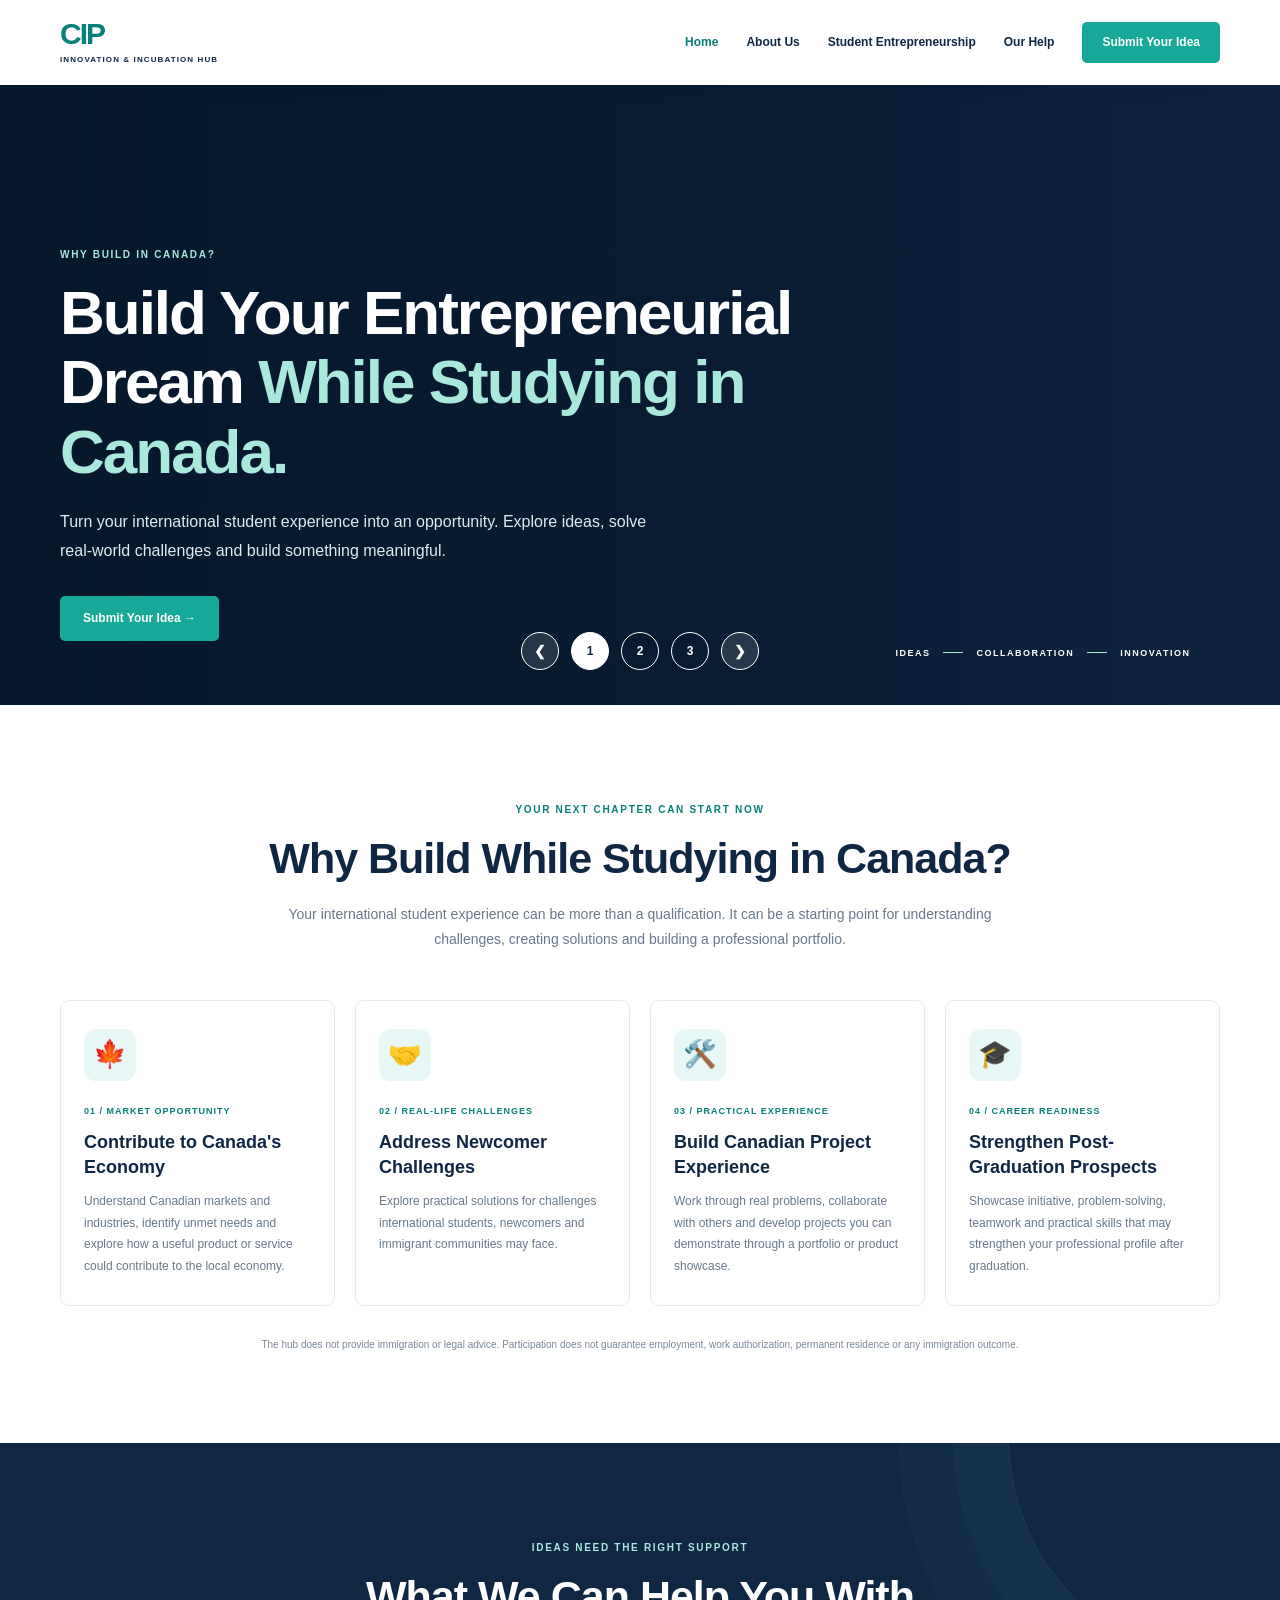
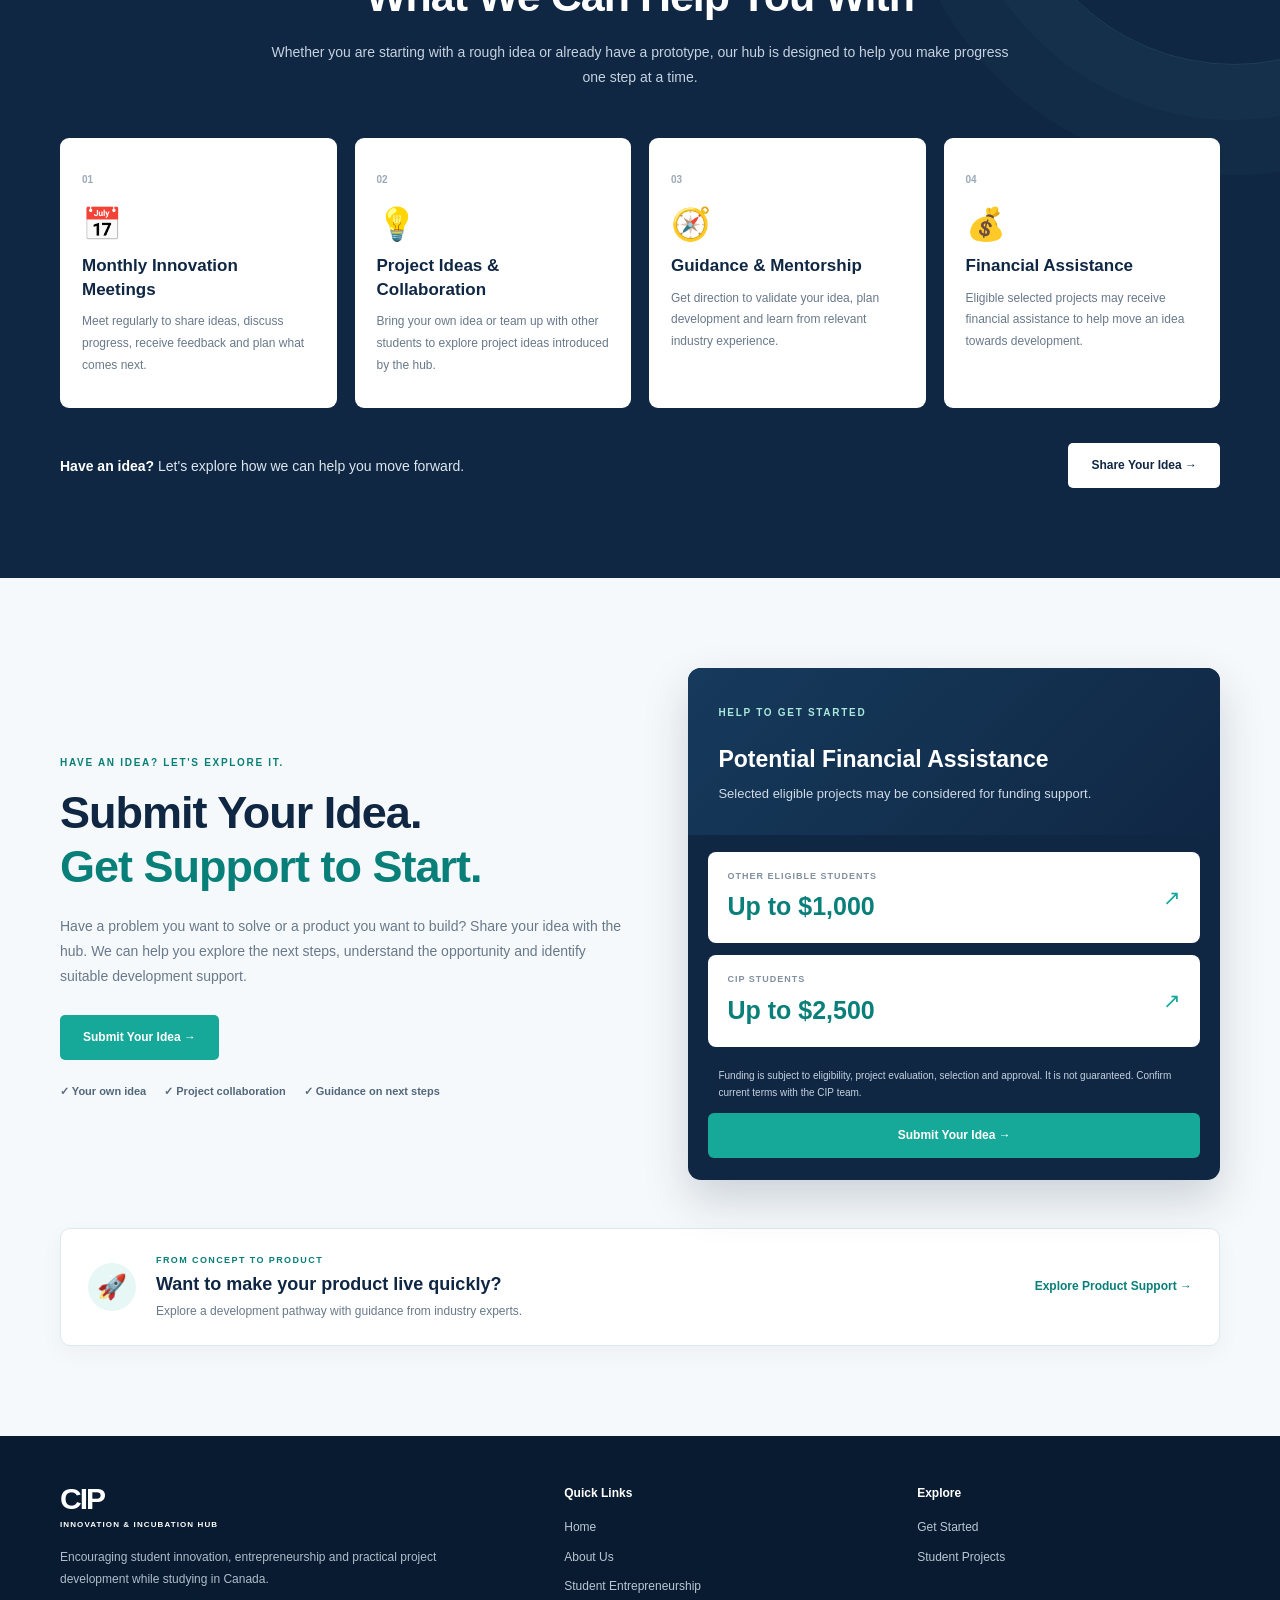
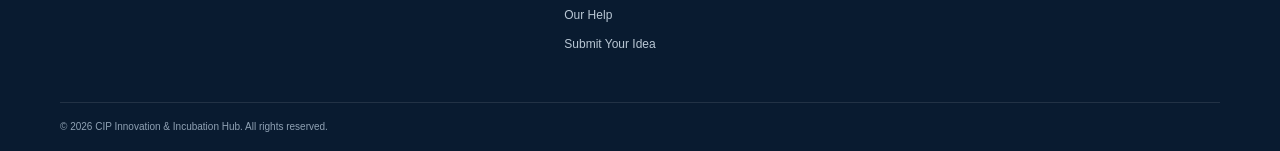
==== commit 2a3cdaa7: "Main feedback yesterday" ====
--- a/index.html
+++ b/index.html
@@ -23,7 +23,7 @@
             <span class="brand-sub">INNOVATION & INCUBATION HUB</span>
         </a>
 
-        <button class="menu-toggle" id="menuToggle" aria-label="Toggle navigation">
+        <button class="menu-toggle" id="menuToggle" aria-label="Toggle navigation" aria-expanded="false">
             ☰
         </button>
 
@@ -32,7 +32,8 @@
             <a href="about.html">About Us</a>
             <a href="#student-entrepreneurship">Student Entrepreneurship</a>
             <a href="#our-help">Our Help</a>
-            <a href="#your-idea">Your Idea</a>
+            <!-- FEEDBACK 3: "Your Idea" is now a "Submit Your Idea" button -->
+            <a href="get-started.html" class="nav-cta">Submit Your Idea</a>
         </nav>
 
     </div>
@@ -67,7 +68,7 @@
                 Explore ideas, solve real-world challenges and build something meaningful.
             </p>
 
-            <a href="#your-idea" class="btn btn-primary">
+            <a href="get-started.html" class="btn btn-primary">
                 Submit Your Idea →
             </a>
 
@@ -135,24 +136,14 @@
     </article>
 
 
-    <!-- Previous button -->
-    <button class="slider-arrow prev"
-        id="prevSlide"
-        aria-label="Previous slide">
-        &#10094;
-    </button>
-
-
-    <!-- Next button -->
-    <button class="slider-arrow next"
-        id="nextSlide"
-        aria-label="Next slide">
-        &#10095;
-    </button>
-
-
-    <!-- Numbered slide controls -->
+    <!-- FEEDBACK 1: Previous / Next buttons now sit next to the slide numbers -->
     <div class="hero-controls">
+
+        <button class="slider-arrow"
+            id="prevSlide"
+            aria-label="Previous slide">
+            &#10094;
+        </button>
 
         <button class="slide-dot active"
             data-slide="0"
@@ -170,6 +161,12 @@
             data-slide="2"
             aria-label="Show slide 3">
             3
+        </button>
+
+        <button class="slider-arrow"
+            id="nextSlide"
+            aria-label="Next slide">
+            &#10095;
         </button>
 
     </div>
@@ -208,11 +205,12 @@
         </div>
 
 
+        <!-- FEEDBACK 2: colourful icons instead of monochrome symbols -->
         <div class="benefit-grid">
 
             <article class="benefit-card">
 
-                <div class="benefit-icon">⌂</div>
+                <div class="benefit-icon">🍁</div>
 
                 <span class="card-index">
                     01 / MARKET OPPORTUNITY
@@ -231,7 +229,7 @@
 
             <article class="benefit-card">
 
-                <div class="benefit-icon">◎</div>
+                <div class="benefit-icon">🤝</div>
 
                 <span class="card-index">
                     02 / REAL-LIFE CHALLENGES
@@ -250,7 +248,7 @@
 
             <article class="benefit-card">
 
-                <div class="benefit-icon">↗</div>
+                <div class="benefit-icon">🛠️</div>
 
                 <span class="card-index">
                     03 / PRACTICAL EXPERIENCE
@@ -269,7 +267,7 @@
 
             <article class="benefit-card">
 
-                <div class="benefit-icon">✦</div>
+                <div class="benefit-icon">🎓</div>
 
                 <span class="card-index">
                     04 / CAREER READINESS
@@ -322,13 +320,14 @@
         </div>
 
 
+        <!-- FEEDBACK 2: colourful icons instead of monochrome symbols -->
         <div class="support-grid">
 
             <article class="support-item">
 
                 <span class="support-number">01</span>
 
-                <div class="support-symbol">◷</div>
+                <div class="support-symbol">📅</div>
 
                 <h3>Monthly Innovation Meetings</h3>
 
@@ -344,7 +343,7 @@
 
                 <span class="support-number">02</span>
 
-                <div class="support-symbol">✳</div>
+                <div class="support-symbol">💡</div>
 
                 <h3>Project Ideas & Collaboration</h3>
 
@@ -360,7 +359,7 @@
 
                 <span class="support-number">03</span>
 
-                <div class="support-symbol">⌁</div>
+                <div class="support-symbol">🧭</div>
 
                 <h3>Guidance & Mentorship</h3>
 
@@ -376,7 +375,7 @@
 
                 <span class="support-number">04</span>
 
-                <div class="support-symbol">$</div>
+                <div class="support-symbol">💰</div>
 
                 <h3>Financial Assistance</h3>
 
@@ -453,9 +452,10 @@
             </div>
 
 
-            <!-- Funding card -->
-
-            <aside class="funding-card">
+            <!-- FEEDBACK 5: whole funding card is now a link to the Submit Idea page -->
+
+            <a href="get-started.html" class="funding-card"
+               aria-label="Potential financial assistance - submit your idea">
 
                 <div class="funding-top">
 
@@ -507,7 +507,9 @@
                     Confirm current terms with the CIP team.
                 </p>
 
-            </aside>
+                <span class="funding-cta">Submit Your Idea →</span>
+
+            </a>
 
         </div>
 
@@ -516,7 +518,7 @@
 
         <a href="get-started.html" class="product-callout">
 
-            <span class="callout-icon">↗</span>
+            <span class="callout-icon">🚀</span>
 
             <span class="callout-copy">
 
@@ -586,7 +588,7 @@
 
             <a href="#our-help">Our Help</a>
 
-            <a href="#your-idea">Your Idea</a>
+            <a href="get-started.html">Submit Your Idea</a>
 
         </div>
 
@@ -621,106 +623,64 @@
     // SLIDESHOW
 
     const slides = document.querySelectorAll(".hero-slide");
-
     const dots = document.querySelectorAll(".slide-dot");
-
     const previousButton = document.getElementById("prevSlide");
-
     const nextButton = document.getElementById("nextSlide");
 
     let currentSlide = 0;
-
     let slideTimer;
 
-
     function showSlide(index) {
-
         slides[currentSlide].classList.remove("active");
-
         dots[currentSlide].classList.remove("active");
 
         currentSlide = (index + slides.length) % slides.length;
 
         slides[currentSlide].classList.add("active");
-
         dots[currentSlide].classList.add("active");
 
         resetTimer();
-
     }
 
-
     function nextSlide() {
-
         showSlide(currentSlide + 1);
-
     }
 
-
     function previousSlide() {
-
         showSlide(currentSlide - 1);
-
     }
 
-
     function resetTimer() {
-
         clearInterval(slideTimer);
-
         slideTimer = setInterval(nextSlide, 3500);
-
     }
 
-
     nextButton.addEventListener("click", nextSlide);
-
     previousButton.addEventListener("click", previousSlide);
 
-
     dots.forEach((dot) => {
-
         dot.addEventListener("click", () => {
-
-            const slideIndex = Number(dot.dataset.slide);
-
-            showSlide(slideIndex);
-
+            showSlide(Number(dot.dataset.slide));
         });
-
     });
 
 
     // MOBILE NAVIGATION
 
     const menuToggle = document.getElementById("menuToggle");
-
     const mainNav = document.getElementById("mainNav");
 
-
     menuToggle.addEventListener("click", () => {
-
         mainNav.classList.toggle("open");
-
-        const isOpen = mainNav.classList.contains("open");
-
-        menuToggle.setAttribute("aria-expanded", isOpen);
-
+        menuToggle.setAttribute("aria-expanded", mainNav.classList.contains("open"));
     });
 
-
     // Close mobile menu after selecting a link
-
     document.querySelectorAll(".main-nav a").forEach((link) => {
-
         link.addEventListener("click", () => {
-
             mainNav.classList.remove("open");
-
             menuToggle.setAttribute("aria-expanded", "false");
-
         });
-
     });
 
 
@@ -728,22 +688,11 @@
 
     const hero = document.querySelector(".hero");
 
-    hero.addEventListener("mouseenter", () => {
-
-        clearInterval(slideTimer);
-
-    });
-
-
-    hero.addEventListener("mouseleave", () => {
-
-        resetTimer();
-
-    });
+    hero.addEventListener("mouseenter", () => clearInterval(slideTimer));
+    hero.addEventListener("mouseleave", () => resetTimer());
 
 
     // Start automatic slideshow
-
     resetTimer();
 
 </script>
--- a/styles.css
+++ b/styles.css
@@ -12,6 +12,7 @@
     --line: #e4ebf0;
     --white: #ffffff;
     --shadow: 0 12px 35px rgba(10, 31, 53, 0.08);
+    --emoji: "Segoe UI Emoji", "Apple Color Emoji", "Noto Color Emoji", sans-serif;
 }
 
 * {
@@ -98,12 +99,25 @@
     font-size: 12px;
     font-weight: 700;
     color: var(--navy);
-    transition: color 0.2s;
+    transition: color 0.2s, background 0.2s;
 }
 
 .main-nav a:hover,
 .main-nav a.active {
     color: var(--teal-dark);
+}
+
+/* FEEDBACK 3: "Submit Your Idea" nav button */
+.main-nav a.nav-cta {
+    background: var(--teal);
+    color: #ffffff;
+    padding: 11px 20px;
+    border-radius: 5px;
+}
+
+.main-nav a.nav-cta:hover {
+    background: var(--teal-dark);
+    color: #ffffff;
 }
 
 .menu-toggle {
@@ -230,45 +244,7 @@
 }
 
 
-/* LEFT AND RIGHT ARROWS */
-
-.slider-arrow {
-    position: absolute;
-    top: 50%;
-    transform: translateY(-50%);
-    z-index: 10;
-
-    width: 48px;
-    height: 48px;
-
-    border: 1px solid rgba(255, 255, 255, 0.6);
-    border-radius: 50%;
-
-    background: rgba(255, 255, 255, 0.9);
-    color: var(--navy);
-
-    font-size: 20px;
-    cursor: pointer;
-
-    transition: 0.2s;
-}
-
-.slider-arrow:hover {
-    background: var(--teal);
-    color: white;
-    border-color: var(--teal);
-}
-
-.slider-arrow.prev {
-    left: 25px;
-}
-
-.slider-arrow.next {
-    right: 25px;
-}
-
-
-/* SLIDE NUMBERS */
+/* FEEDBACK 1: SLIDE CONTROLS  ‹ 1 2 3 › */
 
 .hero-controls {
     position: absolute;
@@ -278,9 +254,11 @@
     z-index: 10;
 
     display: flex;
+    align-items: center;
     gap: 12px;
 }
 
+.slider-arrow,
 .slide-dot {
     width: 38px;
     height: 38px;
@@ -296,6 +274,17 @@
 
     cursor: pointer;
     transition: 0.2s;
+}
+
+.slider-arrow {
+    font-size: 14px;
+    background: rgba(255, 255, 255, 0.12);
+}
+
+.slider-arrow:hover {
+    background: var(--teal);
+    border-color: var(--teal);
+    color: #ffffff;
 }
 
 .slide-dot:hover,
@@ -388,17 +377,19 @@
     border-color: var(--mint);
 }
 
+/* FEEDBACK 2: colourful icons */
 .benefit-icon {
-    width: 47px;
-    height: 47px;
+    width: 52px;
+    height: 52px;
     display: grid;
     place-items: center;
 
     background: #e7f7f5;
-    color: var(--teal-dark);
-
-    font-size: 25px;
-    border-radius: 9px;
+
+    font-family: var(--emoji);
+    font-size: 27px;
+    line-height: 1;
+    border-radius: 12px;
     margin-bottom: 23px;
 }
 
@@ -504,10 +495,12 @@
     font-weight: 850;
 }
 
+/* FEEDBACK 2: colourful icons */
 .support-symbol {
-    font-size: 29px;
-    color: var(--teal);
-    margin: 17px 0 12px;
+    font-family: var(--emoji);
+    font-size: 32px;
+    line-height: 1;
+    margin: 17px 0 14px;
 }
 
 .support-item h3 {
@@ -587,14 +580,27 @@
 }
 
 
-/* FUNDING CARD */
+/* FEEDBACK 5: CLICKABLE FUNDING CARD */
 
 .funding-card {
+    display: block;
     overflow: hidden;
     border-radius: 13px;
     background: var(--navy);
     color: #ffffff;
     box-shadow: 0 20px 45px rgba(16, 39, 68, 0.18);
+    cursor: pointer;
+    transition: transform 0.25s, box-shadow 0.25s;
+}
+
+.funding-card:hover {
+    transform: translateY(-5px);
+    box-shadow: 0 26px 55px rgba(16, 39, 68, 0.28);
+}
+
+.funding-card:focus-visible {
+    outline: 3px solid var(--teal);
+    outline-offset: 4px;
 }
 
 .funding-top {
@@ -629,6 +635,11 @@
     margin: 12px 0;
 
     border-radius: 8px;
+    transition: background 0.25s;
+}
+
+.funding-card:hover .funding-row {
+    background: #f1fbf9;
 }
 
 .funding-row small {
@@ -649,13 +660,35 @@
 .funding-arrow {
     font-size: 21px;
     color: var(--teal);
+    transition: transform 0.25s;
+}
+
+.funding-card:hover .funding-arrow {
+    transform: translate(3px, -3px);
 }
 
 .funding-note {
     font-size: 10px;
     line-height: 1.7;
     color: #c4d2df;
-    padding: 8px 30px 25px;
+    padding: 8px 30px 12px;
+}
+
+.funding-cta {
+    display: block;
+    margin: 0 20px 22px;
+    padding: 13px;
+    border-radius: 6px;
+    background: var(--teal);
+    color: #ffffff;
+    text-align: center;
+    font-size: 12px;
+    font-weight: 800;
+    transition: background 0.25s;
+}
+
+.funding-card:hover .funding-cta {
+    background: var(--teal-dark);
 }
 
 
@@ -695,8 +728,8 @@
     place-items: center;
 
     background: #e7f7f5;
-    color: var(--teal-dark);
-
+
+    font-family: var(--emoji);
     font-size: 24px;
 }
 
@@ -957,6 +990,13 @@
         font-size: 13px;
     }
 
+    .main-nav a.nav-cta {
+        margin-top: 14px;
+        padding: 13px;
+        border-bottom: none;
+        text-align: center;
+    }
+
     .hero {
         height: 570px;
     }
@@ -1034,18 +1074,15 @@
         );
     }
 
-    .slider-arrow {
-        width: 38px;
-        height: 38px;
-        font-size: 16px;
-    }
-
-    .slider-arrow.prev {
-        left: 10px;
-    }
-
-    .slider-arrow.next {
-        right: 10px;
+    .hero-controls {
+        gap: 9px;
+        bottom: 28px;
+    }
+
+    .slider-arrow,
+    .slide-dot {
+        width: 34px;
+        height: 34px;
     }
 
     .benefit-grid,
@@ -1063,7 +1100,7 @@
     }
 
     .funding-note {
-        padding: 8px 23px 23px;
+        padding: 8px 23px 12px;
     }
 
     .product-callout {
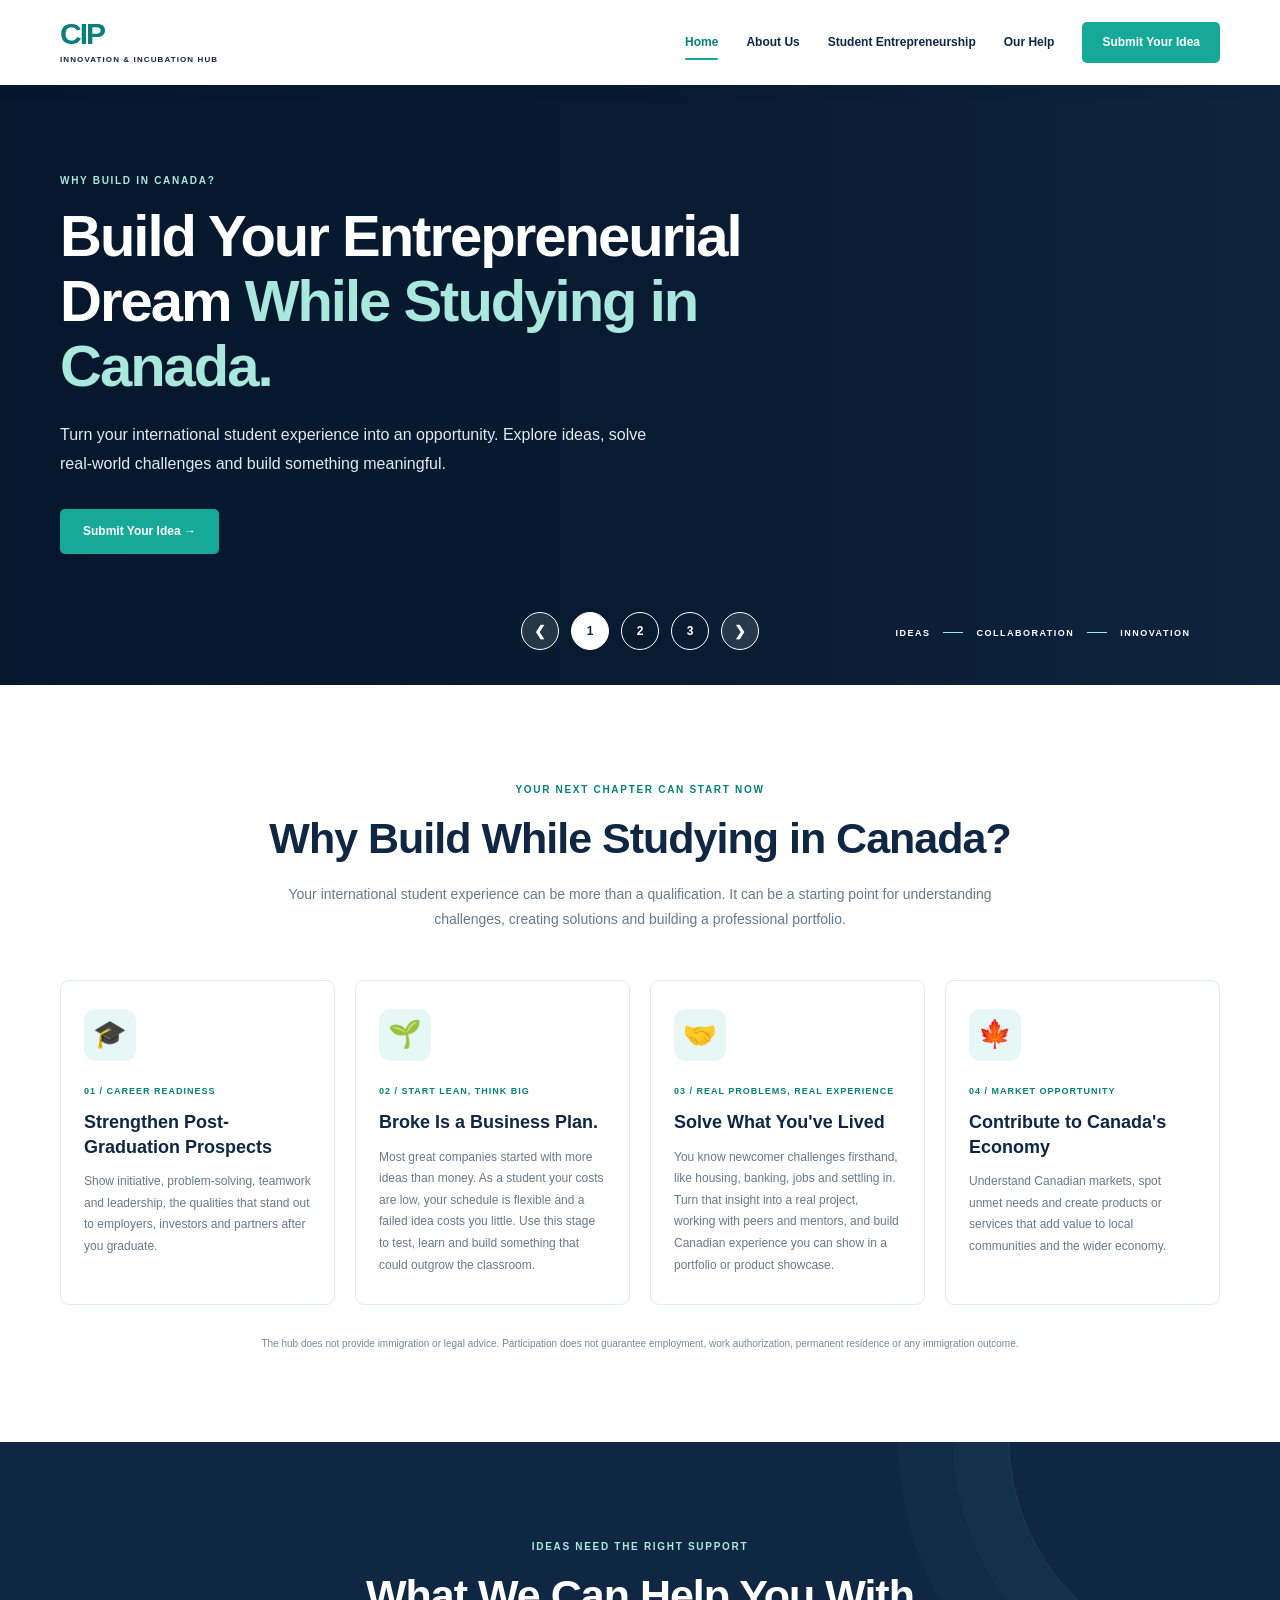
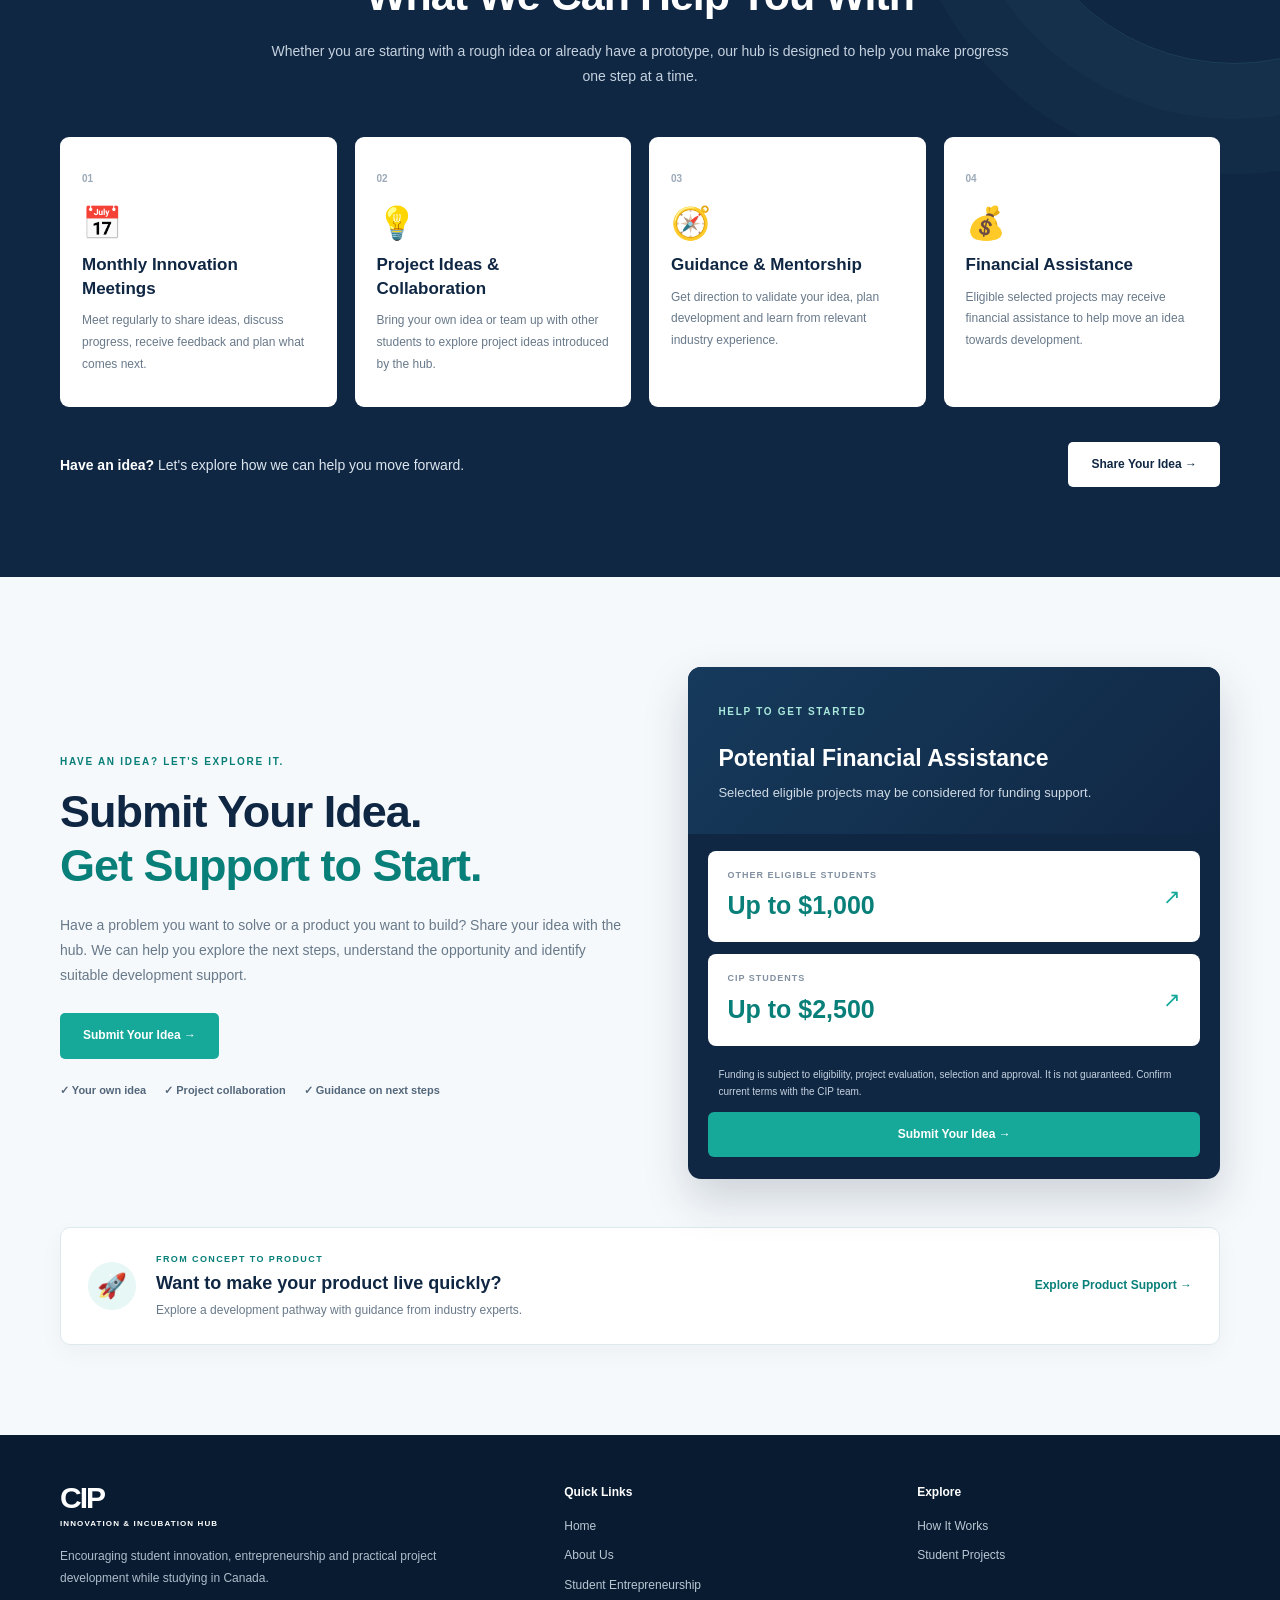
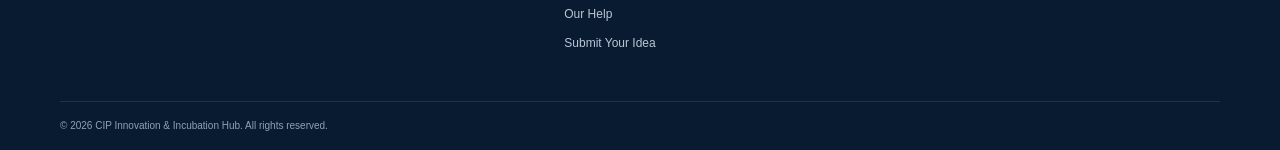
==== commit 2962e1c5: "New changes 11/5" ====
--- a/index.html
+++ b/index.html
@@ -33,7 +33,7 @@
             <a href="#student-entrepreneurship">Student Entrepreneurship</a>
             <a href="#our-help">Our Help</a>
             <!-- FEEDBACK 3: "Your Idea" is now a "Submit Your Idea" button -->
-            <a href="get-started.html" class="nav-cta">Submit Your Idea</a>
+            <a href="submit-idea.html" class="nav-cta">Submit Your Idea</a>
         </nav>
 
     </div>
@@ -68,7 +68,7 @@
                 Explore ideas, solve real-world challenges and build something meaningful.
             </p>
 
-            <a href="get-started.html" class="btn btn-primary">
+            <a href="submit-idea.html" class="btn btn-primary">
                 Submit Your Idea →
             </a>
 
@@ -210,75 +210,78 @@
 
             <article class="benefit-card">
 
+                <div class="benefit-icon">🎓</div>
+
+                <span class="card-index">
+                    01 / CAREER READINESS
+                </span>
+
+                <h3>Strengthen Post-Graduation Prospects</h3>
+
+                <p>
+                    Show initiative, problem-solving, teamwork and leadership,
+                    the qualities that stand out to employers, investors
+                    and partners after you graduate.
+                </p>
+
+            </article>
+
+
+            <article class="benefit-card">
+
+                <div class="benefit-icon">🌱</div>
+
+                <span class="card-index">
+                    02 / START LEAN, THINK BIG
+                </span>
+
+                <h3>Broke Is a Business Plan.</h3>
+
+                <p>
+                    Most great companies started with more ideas than money.
+                    As a student your costs are low, your schedule is flexible
+                    and a failed idea costs you little. Use this stage to test,
+                    learn and build something that could outgrow the classroom.
+                </p>
+
+            </article>
+
+
+            <article class="benefit-card">
+
+                <div class="benefit-icon">🤝</div>
+
+                <span class="card-index">
+                    03 / REAL PROBLEMS, REAL EXPERIENCE
+                </span>
+
+                <h3>Solve What You've Lived</h3>
+
+                <p>
+                    You know newcomer challenges firsthand, like housing,
+                    banking, jobs and settling in. Turn that insight into a
+                    real project, working with peers and mentors, and build
+                    Canadian experience you can show in a portfolio or
+                    product showcase.
+                </p>
+
+            </article>
+
+
+            <article class="benefit-card">
+
                 <div class="benefit-icon">🍁</div>
 
                 <span class="card-index">
-                    01 / MARKET OPPORTUNITY
+                    04 / MARKET OPPORTUNITY
                 </span>
 
                 <h3>Contribute to Canada's Economy</h3>
 
                 <p>
-                    Understand Canadian markets and industries,
-                    identify unmet needs and explore how a useful
-                    product or service could contribute to the local economy.
-                </p>
-
-            </article>
-
-
-            <article class="benefit-card">
-
-                <div class="benefit-icon">🤝</div>
-
-                <span class="card-index">
-                    02 / REAL-LIFE CHALLENGES
-                </span>
-
-                <h3>Address Newcomer Challenges</h3>
-
-                <p>
-                    Explore practical solutions for challenges
-                    international students, newcomers and immigrant
-                    communities may face.
-                </p>
-
-            </article>
-
-
-            <article class="benefit-card">
-
-                <div class="benefit-icon">🛠️</div>
-
-                <span class="card-index">
-                    03 / PRACTICAL EXPERIENCE
-                </span>
-
-                <h3>Build Canadian Project Experience</h3>
-
-                <p>
-                    Work through real problems, collaborate with others
-                    and develop projects you can demonstrate through
-                    a portfolio or product showcase.
-                </p>
-
-            </article>
-
-
-            <article class="benefit-card">
-
-                <div class="benefit-icon">🎓</div>
-
-                <span class="card-index">
-                    04 / CAREER READINESS
-                </span>
-
-                <h3>Strengthen Post-Graduation Prospects</h3>
-
-                <p>
-                    Showcase initiative, problem-solving, teamwork
-                    and practical skills that may strengthen your
-                    professional profile after graduation.
+                    Understand Canadian markets, spot unmet needs and create
+                    products or services that add value to local communities
+                    and the wider economy.
                 </p>
 
             </article>
@@ -435,7 +438,7 @@
                     suitable development support.
                 </p>
 
-                <a href="get-started.html" class="btn btn-primary">
+                <a href="submit-idea.html" class="btn btn-primary">
                     Submit Your Idea →
                 </a>
 
@@ -454,7 +457,7 @@
 
             <!-- FEEDBACK 5: whole funding card is now a link to the Submit Idea page -->
 
-            <a href="get-started.html" class="funding-card"
+            <a href="submit-idea.html" class="funding-card"
                aria-label="Potential financial assistance - submit your idea">
 
                 <div class="funding-top">
@@ -588,7 +591,7 @@
 
             <a href="#our-help">Our Help</a>
 
-            <a href="get-started.html">Submit Your Idea</a>
+            <a href="submit-idea.html">Submit Your Idea</a>
 
         </div>
 
@@ -597,7 +600,7 @@
 
             <strong>Explore</strong>
 
-            <a href="get-started.html">Get Started</a>
+            <a href="get-started.html">How It Works</a>
 
             <a href="projects.html">Student Projects</a>
 
@@ -684,6 +687,48 @@
     });
 
 
+    // HIGHLIGHT THE MENU ITEM FOR THE SECTION YOU ARE LOOKING AT
+    // Top of page = Home, then Student Entrepreneurship, then Our Help.
+
+    const navItems = {
+        "top": document.querySelector('.main-nav a[href="index.html"]'),
+        "student-entrepreneurship": document.querySelector('.main-nav a[href="#student-entrepreneurship"]'),
+        "our-help": document.querySelector('.main-nav a[href="#our-help"]')
+    };
+
+    const trackedSections = ["student-entrepreneurship", "our-help"]
+        .map((id) => document.getElementById(id));
+
+    function updateActiveNav() {
+        const headerHeight = document.querySelector(".site-header").offsetHeight;
+        const scrollLine = window.scrollY + headerHeight + 120;
+
+        let current = "top";
+
+        trackedSections.forEach((section) => {
+            if (section.offsetTop <= scrollLine) {
+                current = section.id;
+            }
+        });
+
+        Object.entries(navItems).forEach(([key, link]) => {
+            const isCurrent = key === current;
+            link.classList.toggle("active", isCurrent);
+
+            if (isCurrent) {
+                link.setAttribute("aria-current", key === "top" ? "page" : "location");
+            } else {
+                link.removeAttribute("aria-current");
+            }
+        });
+    }
+
+    window.addEventListener("scroll", updateActiveNav, { passive: true });
+    window.addEventListener("resize", updateActiveNav);
+    window.addEventListener("hashchange", updateActiveNav);
+    updateActiveNav();
+
+
     // Pause automatic slideshow when the user hovers over it
 
     const hero = document.querySelector(".hero");
--- a/styles.css
+++ b/styles.css
@@ -96,6 +96,7 @@
 }
 
 .main-nav a {
+    position: relative;
     font-size: 12px;
     font-weight: 700;
     color: var(--navy);
@@ -107,6 +108,24 @@
     color: var(--teal-dark);
 }
 
+/* ACTIVE PAGE / SECTION: teal underline under the current menu item */
+.main-nav a:not(.nav-cta)::after {
+    content: "";
+    position: absolute;
+    left: 0;
+    right: 0;
+    bottom: -8px;
+    height: 2px;
+    border-radius: 2px;
+    background: var(--teal);
+    transform: scaleX(0);
+    transition: transform 0.25s;
+}
+
+.main-nav a.active:not(.nav-cta)::after {
+    transform: scaleX(1);
+}
+
 /* FEEDBACK 3: "Submit Your Idea" nav button */
 .main-nav a.nav-cta {
     background: var(--teal);
@@ -118,6 +137,13 @@
 .main-nav a.nav-cta:hover {
     background: var(--teal-dark);
     color: #ffffff;
+}
+
+/* When you are ON the Submit Your Idea page */
+.main-nav a.nav-cta.active {
+    background: var(--teal-dark);
+    color: #ffffff;
+    box-shadow: 0 0 0 3px var(--mint);
 }
 
 .menu-toggle {
@@ -166,17 +192,24 @@
 
 /* ================= HERO SLIDESHOW ================= */
 
+/* All slides are stacked in the same grid cell, so the hero grows to fit
+   the tallest slide and text/buttons are never cut off at the bottom. */
 .hero {
-    height: 620px;
-    min-height: 550px;
+    display: grid;
+    min-height: 600px;
     position: relative;
     overflow: hidden;
     background: var(--navy);
 }
 
 .hero-slide {
-    position: absolute;
-    inset: 0;
+    grid-area: 1 / 1;
+    position: relative;
+
+    /* Centre the text vertically */
+    display: flex;
+    align-items: center;
+
     opacity: 0;
     visibility: hidden;
     transition: opacity 0.7s ease;
@@ -205,7 +238,8 @@
 .hero-content {
     position: relative;
     z-index: 2;
-    padding-top: 155px;
+    /* Even space top and bottom; the bottom keeps room for ‹ 1 2 3 › */
+    padding: 70px 0 120px;
     color: #ffffff;
 }
 
@@ -223,8 +257,8 @@
 }
 
 .hero h1 {
-    max-width: 760px;
-    font-size: clamp(42px, 5vw, 62px);
+    max-width: 780px;
+    font-size: clamp(34px, 4.6vw, 58px);
     font-weight: 850;
     line-height: 1.12;
     letter-spacing: -2px;
@@ -932,7 +966,764 @@
 }
 
 
+/* ================= INNER PAGE HERO (Submit Idea / Projects) ================= */
+
+.page-hero {
+    background:
+        linear-gradient(
+            90deg,
+            rgba(5, 22, 42, 0.94),
+            rgba(5, 22, 42, 0.72)
+        ),
+        url("https://images.unsplash.com/photo-1517245386807-bb43f82c33c4?auto=format&fit=crop&w=2000&q=85")
+        center/cover;
+
+    color: #ffffff;
+    padding: 110px 0 95px;
+}
+
+.page-hero h1 {
+    max-width: 760px;
+    font-size: clamp(36px, 5vw, 56px);
+    font-weight: 850;
+    line-height: 1.12;
+    letter-spacing: -1.5px;
+    margin-bottom: 20px;
+}
+
+.page-hero h1 span {
+    color: var(--mint);
+}
+
+.page-hero p {
+    max-width: 640px;
+    font-size: 16px;
+    line-height: 1.8;
+    color: #e2eaf1;
+    margin-bottom: 28px;
+}
+
+
+/* ================= STEPS ================= */
+
+.steps-grid {
+    display: grid;
+    grid-template-columns: repeat(4, 1fr);
+    gap: 20px;
+    counter-reset: step;
+}
+
+.step-card {
+    position: relative;
+    background: #ffffff;
+    border: 1px solid var(--line);
+    border-radius: 9px;
+    padding: 28px 23px;
+    transition: 0.25s;
+}
+
+.step-card:hover {
+    transform: translateY(-5px);
+    box-shadow: var(--shadow);
+    border-color: var(--mint);
+}
+
+.step-number {
+    width: 44px;
+    height: 44px;
+    display: grid;
+    place-items: center;
+
+    background: var(--teal);
+    color: #ffffff;
+
+    font-size: 14px;
+    font-weight: 900;
+    border-radius: 50%;
+    margin-bottom: 20px;
+}
+
+.step-card h3 {
+    font-size: 18px;
+    color: var(--navy);
+    margin-bottom: 10px;
+}
+
+.step-card p {
+    font-size: 12px;
+    color: var(--muted);
+    line-height: 1.8;
+}
+
+
+/* ================= GUIDANCE + CONTACT CARD ================= */
+
+.guidance-layout {
+    display: grid;
+    grid-template-columns: 1.1fr 0.9fr;
+    align-items: center;
+    gap: 64px;
+}
+
+.guidance-copy h2 {
+    font-size: clamp(30px, 4vw, 40px);
+    line-height: 1.2;
+    color: var(--navy);
+    letter-spacing: -1px;
+    margin-bottom: 18px;
+}
+
+.guidance-copy p {
+    color: var(--muted);
+    font-size: 14px;
+    line-height: 1.8;
+    margin-bottom: 15px;
+}
+
+.cta-card {
+    background: linear-gradient(135deg, #163a5c, #102744);
+    color: #ffffff;
+    border-radius: 13px;
+    padding: 36px 32px;
+    box-shadow: 0 20px 45px rgba(16, 39, 68, 0.18);
+}
+
+.cta-card-icon {
+    width: 60px;
+    height: 60px;
+    display: grid;
+    place-items: center;
+    background: rgba(255, 255, 255, 0.1);
+    border-radius: 14px;
+    font-family: var(--emoji);
+    font-size: 30px;
+    margin-bottom: 20px;
+}
+
+.cta-card h3 {
+    font-size: 23px;
+    margin-bottom: 10px;
+}
+
+.cta-card p {
+    font-size: 13px;
+    color: #cfdae5;
+    line-height: 1.8;
+    margin-bottom: 24px;
+}
+
+.cta-card small {
+    display: block;
+    margin-top: 14px;
+    font-size: 11px;
+    color: #aebdcb;
+}
+
+
+/* ================= FUNDING SECTION (Submit Idea page) ================= */
+
+.funding-options {
+    display: grid;
+    grid-template-columns: repeat(2, 1fr);
+    gap: 20px;
+    max-width: 760px;
+    margin: 0 auto;
+    position: relative;
+    z-index: 1;
+}
+
+.funding-option {
+    background: #ffffff;
+    color: var(--navy);
+    border-radius: 10px;
+    padding: 28px;
+    border: 2px solid transparent;
+}
+
+.funding-option.featured {
+    border-color: var(--teal);
+}
+
+.funding-option span {
+    display: block;
+    font-size: 10px;
+    font-weight: 850;
+    letter-spacing: 1px;
+    color: #8290a0;
+}
+
+.funding-option strong {
+    display: block;
+    font-size: 32px;
+    color: var(--teal-dark);
+    margin: 6px 0 8px;
+}
+
+.funding-option p {
+    font-size: 12px;
+    color: var(--muted);
+}
+
+.fineprint {
+    text-align: center;
+    font-size: 11px;
+    color: #aebdcb;
+    margin-top: 25px;
+    position: relative;
+    z-index: 1;
+}
+
+
+/* ================= STUDENT PROJECTS ================= */
+
+.project-grid {
+    display: grid;
+    grid-template-columns: repeat(3, 1fr);
+    gap: 22px;
+}
+
+.project-card {
+    background: #ffffff;
+    border: 1px solid var(--line);
+    border-radius: 10px;
+    overflow: hidden;
+    transition: 0.25s;
+}
+
+.project-card:hover {
+    transform: translateY(-5px);
+    box-shadow: var(--shadow);
+}
+
+.project-photo {
+    height: 170px;
+    display: grid;
+    place-items: center;
+    color: #ffffff;
+    font-size: 10px;
+    font-weight: 850;
+    letter-spacing: 1.5px;
+}
+
+.photo1 { background: linear-gradient(135deg, #16a99a, #102744); }
+.photo2 { background: linear-gradient(135deg, #163a5c, #087f78); }
+.photo3 { background: linear-gradient(135deg, #087f78, #091b30); }
+
+.project-body {
+    padding: 24px 22px;
+}
+
+.project-tag {
+    display: inline-block;
+    background: #e7f7f5;
+    color: var(--teal-dark);
+    font-size: 10px;
+    font-weight: 800;
+    padding: 4px 10px;
+    border-radius: 20px;
+    margin-bottom: 12px;
+}
+
+.project-body h3 {
+    font-size: 18px;
+    color: var(--navy);
+    margin-bottom: 8px;
+}
+
+.project-body p {
+    font-size: 12px;
+    color: var(--muted);
+    line-height: 1.8;
+    margin-bottom: 12px;
+}
+
+.project-body small {
+    font-size: 11px;
+    color: #8fa1b3;
+}
+
+.notice {
+    margin-top: 35px;
+    padding: 18px 22px;
+    background: var(--light);
+    border-left: 4px solid var(--teal);
+    border-radius: 6px;
+    font-size: 12px;
+    color: var(--muted);
+    line-height: 1.8;
+}
+
+.notice strong {
+    color: var(--navy);
+}
+
+.center {
+    text-align: center;
+    margin-top: 35px;
+}
+
+
 /* ================= RESPONSIVE DESIGN ================= */
+
+/* ================= HOW IT WORKS: GUIDANCE (text only) ================= */
+
+.guidance-copy-centered {
+    max-width: 760px;
+    margin: 0 auto;
+    text-align: center;
+}
+
+.guidance-copy-centered .btn {
+    margin-top: 12px;
+}
+
+
+/* ================= SUBMIT IDEA PAGE ================= */
+
+.page-hero-compact {
+    padding: 80px 0 70px;
+}
+
+.page-hero-compact p {
+    margin-bottom: 0;
+}
+
+.form-layout {
+    display: grid;
+    grid-template-columns: minmax(0, 1fr) 330px;
+    gap: 36px;
+    align-items: start;
+}
+
+.form-card {
+    background: #ffffff;
+    border: 1px solid var(--line);
+    border-radius: 13px;
+    padding: 38px 40px;
+    box-shadow: var(--shadow);
+}
+
+.form-group {
+    min-width: 0;
+    border: none;
+    padding: 0 0 30px;
+    margin: 0 0 30px;
+    border-bottom: 1px solid var(--line);
+}
+
+.form-group legend {
+    display: flex;
+    align-items: center;
+    gap: 12px;
+    font-size: 19px;
+    font-weight: 800;
+    color: var(--navy);
+    margin-bottom: 22px;
+}
+
+.form-step {
+    width: 30px;
+    height: 30px;
+    display: grid;
+    place-items: center;
+    border-radius: 50%;
+    background: var(--teal);
+    color: #ffffff;
+    font-size: 13px;
+    font-weight: 900;
+}
+
+.form-row {
+    display: grid;
+    grid-template-columns: 1fr 1fr;
+    gap: 18px;
+}
+
+.field {
+    display: flex;
+    flex-direction: column;
+    margin-bottom: 18px;
+}
+
+.field label,
+.field .label {
+    font-size: 13px;
+    font-weight: 700;
+    color: var(--navy);
+    margin-bottom: 7px;
+}
+
+.field em {
+    color: #c9232b;
+    font-style: normal;
+}
+
+.optional {
+    font-weight: 400;
+    color: var(--muted);
+}
+
+.field input[type="text"],
+.field input[type="email"],
+.field input[type="tel"],
+.field input[type="url"],
+.field select,
+.field textarea {
+    width: 100%;
+    font-family: inherit;
+    font-size: 14px;
+    color: var(--ink);
+    background: #ffffff;
+    border: 1.5px solid #d5e0e8;
+    border-radius: 7px;
+    padding: 12px 14px;
+    transition: border-color 0.2s, box-shadow 0.2s;
+}
+
+.field textarea {
+    resize: vertical;
+    min-height: 110px;
+    line-height: 1.6;
+}
+
+.field input::placeholder,
+.field textarea::placeholder {
+    color: #9aa8b5;
+}
+
+.field input:focus,
+.field select:focus,
+.field textarea:focus {
+    outline: none;
+    border-color: var(--teal);
+    box-shadow: 0 0 0 3px rgba(22, 169, 154, 0.15);
+}
+
+.field-hint {
+    align-self: flex-end;
+    font-size: 11px;
+    color: #9aa8b5;
+    margin-top: 5px;
+}
+
+.field-error {
+    display: none;
+    font-size: 12px;
+    color: #c9232b;
+    margin-top: 6px;
+}
+
+.field.has-error .field-error {
+    display: block;
+}
+
+.field.has-error input,
+.field.has-error select,
+.field.has-error textarea {
+    border-color: #c9232b;
+}
+
+.field.has-error .choice span {
+    border-color: #e9a2a5;
+}
+
+/* Pill-style radio buttons and checkboxes */
+
+.choice-row {
+    display: flex;
+    flex-wrap: wrap;
+    gap: 10px;
+}
+
+.choice {
+    position: relative;
+    cursor: pointer;
+}
+
+.choice input {
+    position: absolute;
+    opacity: 0;
+    width: 1px;
+    height: 1px;
+}
+
+.choice span {
+    display: inline-block;
+    padding: 10px 16px;
+    border: 1.5px solid #d5e0e8;
+    border-radius: 30px;
+    font-size: 13px;
+    font-weight: 600;
+    color: var(--ink);
+    background: #ffffff;
+    transition: 0.2s;
+}
+
+.choice:hover span {
+    border-color: var(--teal);
+}
+
+.choice input:checked + span {
+    background: #e7f7f5;
+    border-color: var(--teal);
+    color: var(--teal-dark);
+}
+
+.choice input:focus-visible + span {
+    box-shadow: 0 0 0 3px rgba(22, 169, 154, 0.3);
+}
+
+.consent-label {
+    display: flex !important;
+    gap: 12px;
+    align-items: flex-start;
+    font-weight: 400 !important;
+    font-size: 13px !important;
+    line-height: 1.6;
+    color: var(--muted) !important;
+    cursor: pointer;
+}
+
+.consent-label input {
+    width: 18px;
+    height: 18px;
+    margin-top: 2px;
+    flex-shrink: 0;
+    accent-color: var(--teal);
+}
+
+.btn-submit {
+    width: 100%;
+    padding: 16px;
+    font-size: 14px;
+    border: none;
+    margin-top: 6px;
+}
+
+.btn-submit:disabled {
+    opacity: 0.7;
+    cursor: wait;
+    transform: none;
+}
+
+.honeypot {
+    position: absolute;
+    left: -9999px;
+}
+
+.form-status {
+    margin-top: 16px;
+    padding: 14px 16px;
+    border-radius: 7px;
+    background: #fdecec;
+    color: #9b1c22;
+    font-size: 13px;
+    line-height: 1.6;
+}
+
+.form-status a {
+    text-decoration: underline;
+    font-weight: 700;
+}
+
+/* Success message */
+
+.form-success {
+    text-align: center;
+    padding: 30px 10px;
+}
+
+.form-success:focus {
+    outline: none;
+}
+
+.success-icon {
+    font-family: var(--emoji);
+    font-size: 54px;
+    margin-bottom: 16px;
+}
+
+.form-success h2 {
+    color: var(--navy);
+    font-size: 26px;
+    margin-bottom: 12px;
+}
+
+.form-success p {
+    color: var(--muted);
+    font-size: 14px;
+    max-width: 440px;
+    margin: 0 auto 26px;
+}
+
+.success-actions {
+    display: flex;
+    flex-wrap: wrap;
+    justify-content: center;
+    gap: 12px;
+}
+
+.btn-outline {
+    background: #ffffff;
+    border: 1.5px solid var(--teal);
+    color: var(--teal-dark);
+}
+
+.btn-outline:hover {
+    background: #e7f7f5;
+}
+
+/* Sidebar */
+
+.form-sidebar {
+    position: sticky;
+    top: 110px;
+    display: flex;
+    flex-direction: column;
+    gap: 20px;
+}
+
+.sidebar-card {
+    background: #ffffff;
+    border: 1px solid var(--line);
+    border-radius: 13px;
+    padding: 26px 24px;
+}
+
+.sidebar-card h3 {
+    font-size: 18px;
+    color: var(--navy);
+    margin-bottom: 18px;
+}
+
+.next-steps {
+    list-style: none;
+    counter-reset: next;
+}
+
+.next-steps li {
+    counter-increment: next;
+    position: relative;
+    padding-left: 44px;
+    margin-bottom: 18px;
+}
+
+.next-steps li:last-child {
+    margin-bottom: 0;
+}
+
+.next-steps li::before {
+    content: counter(next);
+    position: absolute;
+    left: 0;
+    top: 0;
+    width: 30px;
+    height: 30px;
+    display: grid;
+    place-items: center;
+    border-radius: 50%;
+    background: #e7f7f5;
+    color: var(--teal-dark);
+    font-size: 13px;
+    font-weight: 900;
+}
+
+.next-steps strong {
+    display: block;
+    font-size: 14px;
+    color: var(--navy);
+}
+
+.next-steps span {
+    font-size: 12px;
+    color: var(--muted);
+    line-height: 1.6;
+}
+
+.sidebar-dark {
+    background: linear-gradient(135deg, #163a5c, #102744);
+    border: none;
+    color: #ffffff;
+}
+
+.sidebar-amount {
+    background: #ffffff;
+    border-radius: 8px;
+    padding: 13px 16px;
+    margin-bottom: 10px;
+}
+
+.sidebar-amount small {
+    display: block;
+    font-size: 9px;
+    font-weight: 850;
+    letter-spacing: 1px;
+    color: #8290a0;
+}
+
+.sidebar-amount strong {
+    display: block;
+    font-size: 22px;
+    color: var(--teal-dark);
+}
+
+.sidebar-dark p {
+    font-size: 11px;
+    color: #c4d2df;
+    margin-top: 6px;
+    line-height: 1.6;
+}
+
+.sidebar-contact {
+    font-size: 12px;
+    color: var(--muted);
+    text-align: center;
+}
+
+.sidebar-contact a {
+    color: var(--teal-dark);
+    font-weight: 700;
+}
+
+@media (max-width: 950px) {
+
+    .form-layout {
+        grid-template-columns: 1fr;
+    }
+
+    .form-sidebar {
+        position: static;
+    }
+
+}
+
+@media (max-width: 560px) {
+
+    .form-card {
+        padding: 26px 20px;
+    }
+
+    .form-row {
+        grid-template-columns: 1fr;
+        gap: 0;
+    }
+
+    .page-hero-compact {
+        padding: 55px 0 50px;
+    }
+
+}
+
+
+/* Hide "IDEAS — COLLABORATION — INNOVATION" before it can collide with the slide buttons */
+@media (max-width: 1100px) {
+
+    .hero-bottom {
+        display: none;
+    }
+
+}
+
 
 @media (max-width: 1050px) {
 
@@ -945,7 +1736,8 @@
     }
 
     .benefit-grid,
-    .support-grid {
+    .support-grid,
+    .steps-grid {
         grid-template-columns: repeat(2, 1fr);
     }
 
@@ -988,6 +1780,17 @@
         padding: 12px 3px;
         border-bottom: 1px solid var(--line);
         font-size: 13px;
+    }
+
+    /* Mobile: show the active item with a left bar instead of an underline */
+    .main-nav a:not(.nav-cta)::after {
+        display: none;
+    }
+
+    .main-nav a.active:not(.nav-cta) {
+        padding-left: 12px;
+        border-left: 3px solid var(--teal);
+        background: #e7f7f5;
     }
 
     .main-nav a.nav-cta {
@@ -998,15 +1801,11 @@
     }
 
     .hero {
-        height: 570px;
+        min-height: 540px;
     }
 
     .hero-content {
-        padding-top: 130px;
-    }
-
-    .hero-bottom {
-        display: none;
+        padding: 55px 0 110px;
     }
 
     .idea-layout {
@@ -1032,8 +1831,18 @@
         grid-column: 1 / -1;
     }
 
-    .team-container {
+    .team-container,
+    .project-grid {
         grid-template-columns: repeat(2, 1fr);
+    }
+
+    .guidance-layout {
+        grid-template-columns: 1fr;
+        gap: 35px;
+    }
+
+    .page-hero {
+        padding: 80px 0 70px;
     }
 
 }
@@ -1050,15 +1859,15 @@
     }
 
     .hero {
-        height: 590px;
+        min-height: 520px;
     }
 
     .hero-content {
-        padding-top: 115px;
+        padding: 45px 0 100px;
     }
 
     .hero h1 {
-        font-size: 39px;
+        font-size: 33px;
         letter-spacing: -1px;
     }
 
@@ -1087,8 +1896,19 @@
 
     .benefit-grid,
     .support-grid,
-    .team-container {
+    .team-container,
+    .steps-grid,
+    .project-grid,
+    .funding-options {
         grid-template-columns: 1fr;
+    }
+
+    .page-hero {
+        padding: 65px 0 55px;
+    }
+
+    .cta-card {
+        padding: 28px 23px;
     }
 
     .benefit-card {
